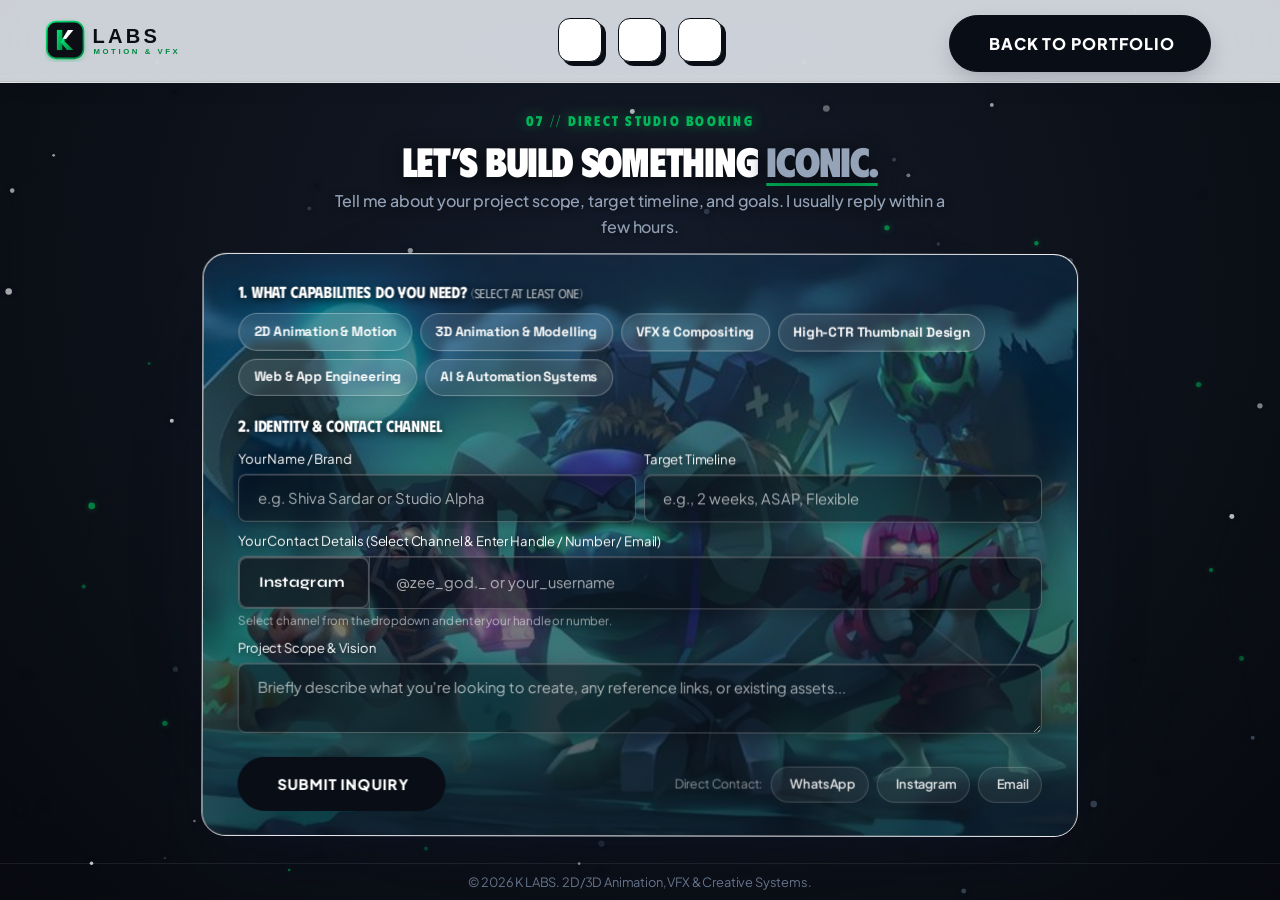
==== lets-talk.html @ c1aee909 "K LABS - 2026 Director Cut Portfolio" ====
<!doctype html>
<html lang="en">

<head>
  <meta charset="UTF-8" />
  <meta http-equiv="X-UA-Compatible" content="IE=edge" />
  <meta name="description"
    content="Let's Talk — Start a project with K LABS. 2D/3D Animation, VFX, Thumbnail Design & Web/App Engineering." />
  <meta name="viewport" content="width=device-width, initial-scale=1.0" />

  <title>Let’s Talk // Project Inquiry — K LABS Studio</title>

  <!-- Favicon -->
  <link rel="icon" href="assets/global/logo/kairon-logo.svg" type="image/svg+xml" />
  <link rel="shortcut icon" href="assets/global/logo/favicon.png" type="image/png" />

  <!-- Bootstrap -->
  <link rel="stylesheet" href="assets/css/bootstrap.min.css" />
  <!-- AOS -->
  <link rel="stylesheet" href="assets/css/aos.css" />
  <!-- Main css -->
  <link rel="stylesheet" href="assets/css/main.css" />
  <!-- K Labs Theme Override -->
  <link rel="stylesheet" href="assets/css/kairon-theme.css?v=2.9" />
</head>

<body class="tw-magic-cursor lets-talk-body">
  <!-- Magic Cursor -->
  <div id="magic-cursor">
    <div id="ball"></div>
  </div>

  <!-- Full-Page Background for Let's Talk Page -->
  <div class="section-full-bg" style="position: fixed; inset: 0; z-index: -2;">
    <video class="section-full-bg-video" autoplay muted loop playsinline preload="auto"
      poster="assets/pages/lets-talk/images/lets-talk-bg.jpg" onerror="this.style.display='none'">
      <source src="assets/pages/lets-talk/videos/lets-talk-bg.mp4" type="video/mp4"
        onerror="this.parentElement.style.display='none'" />
    </video>
    <img class="section-full-bg-img" src="assets/pages/lets-talk/images/lets-talk-bg.jpg" alt="Background"
      onerror="this.style.display='none'" />
    <div class="section-full-bg-overlay"></div>
  </div>

  <!-- Gradient Mesh Atmospheric Lighting -->
  <div class="bg-gradient-mesh">
    <div class="mesh-blob-1"></div>
    <div class="mesh-blob-2"></div>
  </div>

  <!-- Floating Ash Particles Canvas (Same as Page 1) -->
  <canvas id="kairon-particles"></canvas>

  <!-- ==================== Offcanvas Mobile Menu ==================== -->
  <div class="tw-offcanvas-2-area p-relative">
    <div class="tw-offcanvas-2-bg is-left left-box"></div>
    <div class="tw-offcanvas-2-bg is-right right-box d-none d-md-block"></div>
    <div class="tw-offcanvas-2-wrapper">
      <div class="tw-offcanvas-2-left left-box">
        <div class="tw-offcanvas-2-left-wrap d-flex justify-content-between align-items-center mb-4">
          <div class="twoffcanvas__logo">
            <a class="logo-1" href="index.html">
              <img src="assets/global/logo/kairon-logo-white.svg" alt="K Labs Studio" style="height: 38px;" />
            </a>
          </div>
          <div class="tw-offcanvas-2-close text-end">
            <button class="tw-offcanvas-2-close-btn" aria-label="Close menu">
              <span class="close-text text-white">CLOSE</span>
              <span class="close-icon-spin ms-2">
                <i class="ph-bold ph-x fs-4"></i>
              </span>
            </button>
          </div>
        </div>
        <div class="tw-main-menu-mobile menu-hover-active">
          <nav class="py-2">
            <div class="offcanvas-content-grid mb-3">
              <!-- Left Column: 7 Chapters Navigation with Subheadings -->
              <div class="d-flex flex-column gap-1">
                <a class="tw-offcanvas-nav-item" href="index.html#top">
                  <div class="tw-offcanvas-nav-header">
                    <span class="tw-offcanvas-nav-num">01</span>
                    <span class="tw-offcanvas-nav-text">Origin &amp; Hero</span>
                  </div>
                  <span class="tw-offcanvas-nav-sub">Spatial 3D &amp; Creative Direction</span>
                </a>

                <a class="tw-offcanvas-nav-item" href="index.html#philosophy">
                  <div class="tw-offcanvas-nav-header">
                    <span class="tw-offcanvas-nav-num">02</span>
                    <span class="tw-offcanvas-nav-text">Creative Manifesto</span>
                  </div>
                  <span class="tw-offcanvas-nav-sub">Philosophy &amp; Kinetic Ethos</span>
                </a>

                <a class="tw-offcanvas-nav-item" href="index.html#persona">
                  <div class="tw-offcanvas-nav-header">
                    <span class="tw-offcanvas-nav-num">03</span>
                    <span class="tw-offcanvas-nav-text">About Director</span>
                  </div>
                  <span class="tw-offcanvas-nav-sub">Shiva Sardar — 6+ Years Mastery</span>
                </a>

                <a class="tw-offcanvas-nav-item" href="index.html#chapters">
                  <div class="tw-offcanvas-nav-header">
                    <span class="tw-offcanvas-nav-num">04</span>
                    <span class="tw-offcanvas-nav-text">5 Chapters of Mastery</span>
                  </div>
                  <span class="tw-offcanvas-nav-sub">Craftsmanship &amp; Core Disciplines</span>
                </a>

                <a class="tw-offcanvas-nav-item" href="index.html#vault">
                  <div class="tw-offcanvas-nav-header">
                    <span class="tw-offcanvas-nav-num">05</span>
                    <span class="tw-offcanvas-nav-text">The Vault (Works)</span>
                  </div>
                  <span class="tw-offcanvas-nav-sub">Selected Commercial Archive</span>
                </a>

                <a class="tw-offcanvas-nav-item" href="index.html#blueprint">
                  <div class="tw-offcanvas-nav-header">
                    <span class="tw-offcanvas-nav-num">06</span>
                    <span class="tw-offcanvas-nav-text">Creation Blueprint</span>
                  </div>
                  <span class="tw-offcanvas-nav-sub">End-to-End Production Pipeline</span>
                </a>

                <a class="tw-offcanvas-nav-item" href="index.html#initiate">
                  <div class="tw-offcanvas-nav-header">
                    <span class="tw-offcanvas-nav-num">07</span>
                    <span class="tw-offcanvas-nav-text">Direct Commission</span>
                  </div>
                  <span class="tw-offcanvas-nav-sub">Live Interactive Terminal</span>
                </a>

                <div class="pt-3" style="display: flex; justify-content: flex-start; align-items: center; width: 100%;">
                  <a class="offcanvas-lets-talk-pill" href="lets-talk.html"
                    style="display: inline-block !important; width: auto !important; max-width: fit-content !important; min-width: unset !important; text-align: center !important; padding: 12px 34px !important; padding-left: 34px !important; padding-right: 34px !important; box-sizing: border-box !important; border: 1.5px solid #00e676 !important; border-radius: 9999px !important; text-decoration: none !important;">
                    <span
                      style="display: inline-block !important; text-align: center !important; margin: 0 auto !important; padding: 0 !important; line-height: 1 !important; white-space: nowrap !important; font-family: 'Syne', sans-serif !important; font-size: 0.92rem !important; font-weight: 800 !important; letter-spacing: 0.06em !important;">LET'S
                      TALK // PROJECT INQUIRY ➔</span>
                  </a>
                </div>
              </div>

              <!-- Right Column inside Left Drawer: Studio Capabilities & Ethos -->
              <div class="offcanvas-disciplines-card d-none d-lg-flex flex-column justify-content-between">
                <div>
                  <div class="d-flex align-items-center justify-content-between pb-3 mb-3"
                    style="border-bottom: 1px solid rgba(255, 255, 255, 0.08);">
                    <span class="text-white fw-bold font-heading"
                      style="font-size: 0.85rem; letter-spacing: 0.08em;">CREATIVE CAPABILITIES</span>
                    <span class="badge rounded-pill"
                      style="background: rgba(0, 230, 118, 0.15); color: #00e676; font-size: 0.7rem; border: 1px solid rgba(0, 230, 118, 0.4);">4
                      DISCIPLINES</span>
                  </div>

                  <div class="d-flex flex-column gap-2 mb-3">
                    <div class="offcanvas-discipline-item">
                      <i class="ph-bold ph-play-circle offcanvas-discipline-icon"></i>
                      <div>
                        <div class="offcanvas-discipline-title">2D/3D Kinetic Motion</div>
                        <div class="offcanvas-discipline-desc">Dynamic brand films, title design &amp; physics-based
                          animation.</div>
                      </div>
                    </div>

                    <div class="offcanvas-discipline-item">
                      <i class="ph-bold ph-cube-transparent offcanvas-discipline-icon"></i>
                      <div>
                        <div class="offcanvas-discipline-title">Visual Effects &amp; CGI</div>
                        <div class="offcanvas-discipline-desc">Procedural simulation, cinematic lighting &amp;
                          compositing.</div>
                      </div>
                    </div>

                    <div class="offcanvas-discipline-item">
                      <i class="ph-bold ph-trend-up offcanvas-discipline-icon"></i>
                      <div>
                        <div class="offcanvas-discipline-title">High-CTR Creative</div>
                        <div class="offcanvas-discipline-desc">Performance-engineered visual hooks that drive real
                          engagement.</div>
                      </div>
                    </div>

                    <div class="offcanvas-discipline-item">
                      <i class="ph-bold ph-code offcanvas-discipline-icon"></i>
                      <div>
                        <div class="offcanvas-discipline-title">Interactive Systems</div>
                        <div class="offcanvas-discipline-desc">WebGL shaders &amp; modern bespoke front-end experiences.
                        </div>
                      </div>
                    </div>
                  </div>
                </div>

                <div class="p-2 rounded-3 mt-2"
                  style="background: rgba(0, 0, 0, 0.25); border: 1px dashed rgba(255, 255, 255, 0.12);">
                  <p class="mb-0 text-white-50" style="font-size: 0.74rem; font-style: italic; line-height: 1.4;">
                    "Engineering visual gravity and cinematic motion for forward-thinking brands worldwide."
                  </p>
                </div>
              </div>
            </div>
          </nav>
        </div>
      </div>
      <div class="tw-offcanvas-2-right right-box d-none d-md-block p-relative">
        <div class="tw-offcanvas-2-close text-end">
          <button class="tw-offcanvas-2-close-btn tw-offcanvas-2-close-text-btn" aria-label="Close menu">
            <span class="close-word font-heading">CLOSE</span>
          </button>
        </div>
        <div class="tw-offcanvas-2-right-inner d-flex flex-column justify-content-between h-100">
          <div class="twoffcanvas__contact-info">
            <div class="twoffcanvas__contact-title mb-4">
              <h5 class="text-white font-heading">Studio Transmission</h5>
              <p class="text-white-50" style="font-size: 0.9rem;">Engineering motion, visual effects, and digital
                creative systems worldwide.</p>
            </div>

            <!-- Direct Inquiry Contacts with Animated Green Icons -->
            <div class="d-flex flex-column gap-3 mb-4">
              <a class="offcanvas-contact-link" href="mailto:shivasardar967@gmail.com">
                <i class="ph-bold ph-envelope offcanvas-contact-icon"></i>
                <span class="offcanvas-contact-text">shivasardar967@gmail.com</span>
              </a>
              <a class="offcanvas-contact-link" href="https://api.whatsapp.com/send/?phone=919679505092"
                target="_blank">
                <i class="ph-bold ph-whatsapp-logo offcanvas-contact-icon"></i>
                <span class="offcanvas-contact-text">+91 96795 XXXXX (WhatsApp)</span>
              </a>
              <a class="offcanvas-contact-link" href="https://www.instagram.com/zee_god._/" target="_blank">
                <i class="ph-bold ph-instagram-logo offcanvas-contact-icon"></i>
                <span class="offcanvas-contact-text">@zee_god._ (Instagram Portfolio)</span>
              </a>
            </div>

            <!-- Studio Intelligence & Production Specs -->
            <div class="p-3 rounded-3"
              style="background: rgba(255, 255, 255, 0.04); border: 1px solid rgba(255, 255, 255, 0.12);">
              <div class="d-flex align-items-center justify-content-between mb-2">
                <span class="text-white fw-bold font-heading" style="font-size: 0.8rem; letter-spacing: 0.06em;">STUDIO
                  RADAR</span>
                <span class="badge rounded-pill"
                  style="background: rgba(0, 230, 118, 0.18); color: #00e676; border: 1px solid #00e676; font-size: 0.72rem;">●
                  OPEN 2026</span>
              </div>
              <ul class="list-unstyled mb-0 d-flex flex-column gap-2"
                style="font-size: 0.82rem; color: rgba(255, 255, 255, 0.85);">
                <li><strong class="text-white">Response Time:</strong> Within 2 hours</li>
                <li><strong class="text-white">Disciplines:</strong> 2D/3D Motion, VFX, High-CTR &amp; Web</li>
                <li><strong class="text-white">Base:</strong> Kolkata, India (Global Remote)</li>
              </ul>
            </div>
          </div>
        </div>
      </div>
    </div>
  </div>

  <!-- ==================== Header (Exact Match with Homepage: Logo Left, 3 Socials Center, Actions Right) ==================== -->
  <header id="top" class="header header-three tw-transition-all tw-z-99 py-2 py-md-3">
    <div class="header-fluid-container">
      <nav class="d-flex align-items-center justify-content-between position-relative">
        <!-- Far Left: K LABS Logo -->
        <div class="header-three-logo">
          <a href="index.html" class="d-inline-flex align-items-center">
            <img src="assets/global/logo/kairon-logo.svg" alt="K LABS Logo" />
          </a>
        </div>

        <!-- Center: 3 Social Icons (Instagram, WhatsApp, Gmail) in Navbar Center (Rounded Squares) -->
        <div
          class="header-social-center position-absolute start-50 translate-middle-x d-none d-md-flex align-items-center">
          <a class="header-social-btn" href="https://www.instagram.com/zee_god._/" target="_blank" title="Instagram">
            <i class="ph-bold ph-instagram-logo"></i>
          </a>
          <a class="header-social-btn" href="https://api.whatsapp.com/send/?phone=919679505092" target="_blank"
            title="WhatsApp">
            <i class="ph-bold ph-whatsapp-logo"></i>
          </a>
          <a class="header-social-btn" href="mailto:shivasardar967@gmail.com" title="Gmail / Email">
            <i class="ph-bold ph-envelope"></i>
          </a>
        </div>

        <!-- Far Right: BACK TO PORTFOLIO Button & Clean Hamburger Trigger -->
        <div class="header-right d-flex align-items-center gap-3 gap-lg-4">
          <div class="header-three-button d-none d-md-block">
            <a class="tw-hover-btn btn-green-wipe" href="index.html">
              <i class="ph-bold ph-arrow-left me-1"></i> BACK TO PORTFOLIO
            </a>
          </div>

          <div class="header-three-menu">
            <button class="tw-offcanvas-open-btn header-hamburger-btn" aria-label="Open Navigation">
              <i class="ph-bold ph-list"></i>
            </button>
          </div>
        </div>
      </nav>
    </div>
  </header>

  <main class="flex-grow-1 d-flex flex-column justify-content-center py-1 py-md-2 position-relative z-2">
    <div class="container" style="max-width: 900px;">
      <!-- Page Header: Compact High-Contrast Ash Typography -->
      <div class="text-center mb-2 mb-md-3">
        <span class="d-inline-block mb-1 text-uppercase font-heading lets-talk-badge">
          07 // DIRECT STUDIO BOOKING
        </span>
        <h1 class="hero-title-main font-heading mb-1 lets-talk-main-title">
          Let’s Build Something <span class="lets-talk-iconic-word">Iconic.</span>
        </h1>
        <p class="mb-0 fs-6 lets-talk-subtitle">
          Tell me about your project scope, target timeline, and goals. I usually reply within a few hours.
        </p>
      </div>

      <!-- 3D Elevated Form Frame with Ambient Ash Shadow System -->
      <div class="lets-talk-form-card-wrapper">
        <div class="lets-talk-form-card">
          <!-- Frame Background Image (Replace in assets/pages/lets-talk/images/lets-talk-card.jpg) -->
          <img class="lets-talk-card-bg-img" src="assets/pages/lets-talk/images/lets-talk-card.jpg"
            alt="Let's Talk Frame Background"
            onerror="if(this.src.indexOf('.jpg')!==-1){this.src=this.src.replace('.jpg','.png');}" />
          <div class="lets-talk-card-overlay"></div>

          <div class="position-relative z-1">
            <!-- Dynamic Brief Sync Banner -->
            <div class="brief-sync-badge mb-2 mb-md-3" id="briefSyncBadge" style="display: none;">
              <i class="ph-bold ph-check-circle me-2 fs-5"></i>
              <span>CREATIVE BRIEF SYNCHRONIZED // CONFIRM YOUR CONTACT DETAILS BELOW</span>
            </div>

            <form action="https://formsubmit.co/a685635f2cd7878d53dfac4eb4654846" method="POST" id="inquiryForm" novalidate>
              <input type="hidden" name="_subject" id="formSubject" value="[K LABS PORTAL] 🚀 New Project Inquiry — K LABS Studio" />
              <input type="hidden" name="_template" value="table" />
              <input type="hidden" name="_captcha" value="false" />
              <input type="hidden" name="PORTAL_IDENTITY" value="K LABS Studio // Shiva Sardar Portfolio Direct Transmission" />
              <input type="hidden" name="AUTHENTICATION" value="✓ VERIFIED SECURE CLIENT INQUIRY" />

              <!-- 1. Capabilities -->
              <div class="mb-2 mb-md-3">
                <label class="text-white fw-bold fs-6 font-heading mb-1 mb-md-2 d-block">
                  1. What capabilities do you need? <span class="fw-normal"
                    style="color: rgba(255, 255, 255, 0.72); font-size: 0.8rem;">(Select at least one)</span>
                </label>
                <div class="d-flex flex-wrap gap-1 gap-md-2 capability-chips-container" id="capabilityChipsWrapper">
                  <span class="kairon-tool-chip">2D Animation &amp; Motion</span>
                  <span class="kairon-tool-chip">3D Animation &amp; Modelling</span>
                  <span class="kairon-tool-chip">VFX &amp; Compositing</span>
                  <span class="kairon-tool-chip">High-CTR Thumbnail Design</span>
                  <span class="kairon-tool-chip">Web &amp; App Engineering</span>
                  <span class="kairon-tool-chip">AI &amp; Automation Systems</span>
                </div>
                <div class="feedback-msg" id="capabilityFeedback">
                  <i class="ph-bold ph-warning-circle"></i> <span>Please select at least one required capability / discipline.</span>
                </div>
                <input type="hidden" name="selected_capabilities" id="selectedCapabilities" value="" />
              </div>

              <!-- 2. Contact Details & Unified Channel Selector -->
              <div class="mb-2 mb-md-3">
                <label class="text-white fw-bold fs-6 font-heading mb-1 mb-md-2 d-block">
                  2. Identity &amp; Contact Channel
                </label>
                <div class="row g-2">
                  <!-- Name Input -->
                  <div class="col-md-6">
                    <label for="clientName" class="d-block mb-1" style="font-size: 0.82rem; color: rgba(255, 255, 255, 0.85);">Your Name / Brand</label>
                    <input type="text" id="clientName" name="name" class="form-control" placeholder="e.g. Shiva Sardar or Studio Alpha" required />
                    <div class="feedback-msg" id="nameFeedback"><i class="ph-bold ph-warning-circle"></i> <span>Please enter your name or brand.</span></div>
                  </div>

                  <!-- Timeline / Deadline -->
                  <div class="col-md-6">
                    <label for="timelineInput" class="d-block mb-1" style="font-size: 0.82rem; color: rgba(255, 255, 255, 0.85);">Target Timeline</label>
                    <input type="text" id="timelineInput" name="timeline" class="form-control"
                      placeholder="e.g., 2 weeks, ASAP, Flexible" />
                  </div>

                  <!-- 1 Single Seamless Unified Contact Box (Dropdown on Left + Dynamic Icon + Input Field) -->
                  <div class="col-12">
                    <label id="contactDetailLabel" for="contactDetailInput" class="d-block mb-1" style="font-size: 0.82rem; color: rgba(255, 255, 255, 0.85);">
                      Your Contact Details (Select Channel &amp; Enter Handle / Number / Email)
                    </label>
                    <div class="unified-contact-box" id="unifiedContactBox">
                      <!-- Dropdown on Left -->
                      <div class="contact-channel-addon">
                        <select id="contactChannelSelect" name="preferred_channel" class="contact-channel-select" aria-label="Select Contact Method">
                          <option value="instagram" selected>Instagram</option>
                          <option value="whatsapp">WhatsApp</option>
                          <option value="email">Email</option>
                        </select>
                        <i class="ph-bold ph-caret-down channel-select-caret"></i>
                      </div>

                      <!-- Dynamic Icon immediately next to Dropdown -->
                      <div class="contact-dynamic-icon-slot">
                        <i id="contactMethodIcon" class="ph-bold ph-instagram-logo"></i>
                      </div>

                      <!-- Input Field within the exact same frame -->
                      <input type="text" id="contactDetailInput" name="contact_value" class="unified-contact-input"
                        placeholder="@zee_god._ or your_username" autocomplete="off" required />

                      <!-- Live Status / Shield Icon -->
                      <div class="contact-status-indicator" id="contactStatusIcon">
                        <i class="ph-bold ph-shield-check"></i>
                      </div>
                    </div>

                    <div class="feedback-msg" id="contactFeedback">
                      <i class="ph-bold ph-warning-circle"></i> <span id="contactFeedbackText">Please enter a valid Instagram handle.</span>
                    </div>
                    <div class="form-hint" id="contactHintText">
                      Select channel from the dropdown and enter your handle or number.
                    </div>
                  </div>

                  <!-- Project Description -->
                  <div class="col-12">
                    <label for="projectDescInput" class="d-block mb-1" style="font-size: 0.82rem; color: rgba(255, 255, 255, 0.85);">Project Scope &amp; Vision</label>
                    <textarea id="projectDescInput" name="project_description" rows="2" class="form-control"
                      placeholder="Briefly describe what you're looking to create, any reference links, or existing assets..."
                      required></textarea>
                    <div class="feedback-msg" id="descFeedback"><i class="ph-bold ph-warning-circle"></i> <span>Please provide a brief description of your project.</span></div>
                  </div>
                </div>
              </div>

              <!-- Action Buttons & Quick Direct Reach -->
              <div class="d-flex flex-column flex-sm-row align-items-stretch align-items-sm-center justify-content-between gap-3 pt-2">
                <button type="submit" id="submitInquiryBtn"
                  class="tw-hover-btn btn-green-wipe py-2 px-4 justify-content-center"
                  style="font-size: 0.9rem;">
                  <i class="ph-bold ph-paper-plane-tilt me-1"></i> SUBMIT INQUIRY
                </button>

                <!-- Quick Direct Reach Bar -->
                <div class="d-flex flex-wrap align-items-center gap-2">
                  <span class="d-none d-lg-inline text-white-50" style="font-size: 0.78rem;">Direct Contact:</span>
                  <a href="https://api.whatsapp.com/send/?phone=919679505092" target="_blank" class="quick-reach-badge" title="Chat on WhatsApp">
                    <i class="ph-bold ph-whatsapp-logo" style="color: #00e676;"></i> WhatsApp
                  </a>
                  <a href="https://www.instagram.com/zee_god._/" target="_blank" class="quick-reach-badge" title="Message on Instagram">
                    <i class="ph-bold ph-instagram-logo" style="color: #e1306c;"></i> Instagram
                  </a>
                  <a href="mailto:shivasardar967@gmail.com" class="quick-reach-badge" title="Send Email">
                    <i class="ph-bold ph-envelope" style="color: #38bdf8;"></i> Email
                  </a>
                </div>
              </div>
            </form>

            <!-- In-Card Holographic Transmission Success View (Zero External Redirects) -->
            <div class="submission-success-card" id="submissionSuccessCard">
              <div class="submission-success-icon-wrap">
                <i class="ph-bold ph-check text-white fs-2"></i>
              </div>
              <div class="mb-2">
                <span class="badge rounded-pill px-3 py-1 mb-2"
                  style="background: rgba(0, 230, 118, 0.15); color: #00e676; border: 1px solid #00e676; font-size: 0.78rem; letter-spacing: 0.08em;">
                  ● TRANSMISSION LOGGED
                </span>
                <h3 class="text-white font-heading mb-1" style="font-size: 1.5rem; font-weight: 800;">
                  Inquiry Received by K LABS Studio
                </h3>
                <p class="text-white-50 mb-0" style="font-size: 0.88rem; max-width: 520px; margin: 0 auto;">
                  Your project brief has been encrypted and delivered directly to Shiva Sardar's inbox. We will review your vision and connect back on your preferred channel within 2 hours.
                </p>
              </div>

              <div class="submission-summary-box" id="submissionSummaryContent">
                <!-- Injected via JavaScript -->
              </div>

              <div class="d-flex flex-wrap justify-content-center gap-2 mt-2">
                <button type="button" id="resetInquiryBtn" class="tw-hover-btn btn-green-wipe py-2 px-3" style="font-size: 0.85rem;">
                  <i class="ph-bold ph-arrows-counter-clockwise me-1"></i> SEND ANOTHER INQUIRY
                </button>
                <a href="index.html" class="quick-reach-badge py-2 px-3" style="font-size: 0.85rem;">
                  <i class="ph-bold ph-arrow-left"></i> BACK TO PORTFOLIO
                </a>
              </div>
            </div>
          </div>
        </div>
      </div>
    </div>
  </main>

  <!-- Footer Simple -->
  <footer class="text-center py-2 text-white-50 position-relative z-2"
    style="font-size: 0.8rem; border-top: 1px solid rgba(255, 255, 255, 0.08);">
    <div class="container">
      <p class="mb-0" style="color: #64748b;">© 2026 K LABS. 2D/3D Animation, VFX &amp; Creative Systems.</p>
    </div>
  </footer>

  <!-- Jquery js -->
  <script src="assets/js/jquery-3.7.1.min.js"></script>
  <!-- Phosphor Icons & JS -->
  <script src="assets/js/phosphor-icon.js"></script>
  <!-- Bootstrap Bundle Js -->
  <script src="assets/js/boostrap.bundle.min.js"></script>
  <!-- GSAP Engine -->
  <script src="assets/js/gsap/gsap.js"></script>
  <!-- AOS -->
  <script src="assets/js/aos.js"></script>
  <!-- Cursor JS -->
  <script src="assets/js/tw-cursor.js"></script>
  <!-- Floating Ash & Emerald Particles System -->
  <script src="assets/js/kairon-particles.js"></script>

  <!-- Interactive Capability Chips, AOS Init, Offcanvas Menu & Unified Silky GSAP Physics Drag -->
  <script>
    document.addEventListener('DOMContentLoaded', function () {
      if (typeof AOS !== 'undefined') {
        AOS.init({
          duration: 800,
          once: true
        });
      }

      // Offcanvas Mobile Menu Open / Close
      if (typeof $ !== 'undefined') {
        $('.tw-offcanvas-open-btn').on('click', function () {
          $('.tw-offcanvas-2-area').addClass('opened');
        });
        $('.tw-offcanvas-2-close-btn').on('click', function () {
          $('.tw-offcanvas-2-area').removeClass('opened');
        });
      }

      window.addEventListener('pageshow', function () {
        if (typeof $ !== 'undefined') {
          $('.tw-offcanvas-2-area').removeClass('opened');
        }
      });

      // Capability Chips Toggle & Validation
      const chips = document.querySelectorAll('#capabilityChipsWrapper .kairon-tool-chip');
      const hiddenInput = document.getElementById('selectedCapabilities');
      const capabilityFeedback = document.getElementById('capabilityFeedback');
      const capabilityWrapper = document.getElementById('capabilityChipsWrapper');

      function validateCapabilities() {
        const activeChips = document.querySelectorAll('#capabilityChipsWrapper .kairon-tool-chip.active');
        if (!activeChips.length || !hiddenInput || !hiddenInput.value.trim()) {
          if (capabilityWrapper) capabilityWrapper.classList.add('is-invalid-chips');
          if (capabilityFeedback) capabilityFeedback.className = 'feedback-msg show-error';
          return false;
        } else {
          if (capabilityWrapper) capabilityWrapper.classList.remove('is-invalid-chips');
          if (capabilityFeedback) capabilityFeedback.className = 'feedback-msg';
          return true;
        }
      }

      if (chips.length && hiddenInput) {
        chips.forEach(chip => {
          chip.addEventListener('click', function () {
            this.classList.toggle('active');
            const selected = Array.from(document.querySelectorAll('#capabilityChipsWrapper .kairon-tool-chip.active'))
              .map(c => c.textContent.trim());
            hiddenInput.value = selected.join(', ');
            validateCapabilities();
          });
        });
      }

      // Consume Synchronized Brief from Page 7 (via sessionStorage or URL query params)
      let briefData = null;
      try {
        const stored = sessionStorage.getItem('kairon_brief');
        if (stored) {
          briefData = JSON.parse(stored);
          sessionStorage.removeItem('kairon_brief');
        }
      } catch (e) { }

      if (!briefData) {
        const urlParams = new URLSearchParams(window.location.search);
        if (urlParams.has('styles') || urlParams.has('timeline') || urlParams.has('budget') || urlParams.has('notes')) {
          briefData = {
            styles: (urlParams.get('styles') || '').split(';').map(s => s.trim()).filter(Boolean),
            timeline: urlParams.get('timeline') || '',
            budget: urlParams.get('budget') || '',
            vision: urlParams.get('notes') || ''
          };
        }
      }

      if (briefData) {
        const syncBadge = document.getElementById('briefSyncBadge');
        if (syncBadge) {
          syncBadge.style.display = 'flex';
          if (typeof gsap !== 'undefined') {
            gsap.from(syncBadge, { opacity: 0, y: -15, duration: 0.6, ease: 'power2.out' });
          }
        }

        // Pre-select matching capability chips
        if (briefData.styles && briefData.styles.length > 0) {
          chips.forEach(chip => {
            const text = chip.textContent.trim().toLowerCase();
            const matched = briefData.styles.some(s => {
              const sl = s.toLowerCase();
              return sl.includes(text) || text.includes(sl) || (sl.includes('2d') && text.includes('2d')) || (sl.includes('3d') && text.includes('3d')) || (sl.includes('vfx') && text.includes('vfx')) || (sl.includes('thumbnail') && text.includes('thumbnail')) || (sl.includes('web') && text.includes('web'));
            });
            if (matched) {
              chip.classList.add('active');
            }
          });
          const selected = Array.from(document.querySelectorAll('#capabilityChipsWrapper .kairon-tool-chip.active'))
            .map(c => c.textContent.trim());
          if (hiddenInput && selected.length) {
            hiddenInput.value = selected.join(', ');
            validateCapabilities();
          }
        }

        // Pre-fill Timeline
        const timelineInput = document.querySelector('input[name="timeline"]');
        if (timelineInput && briefData.timeline) {
          timelineInput.value = briefData.timeline;
        }

        // Pre-fill Project Description with Budget & Vision
        const descTextarea = document.querySelector('textarea[name="project_description"]');
        if (descTextarea) {
          let desc = '';
          if (briefData.budget) desc += `[Target Budget Tier: ${briefData.budget}]\n`;
          if (briefData.vision) desc += `${briefData.vision}`;
          descTextarea.value = desc.trim();
        }
      }

      // Dynamic Contact Channel Configuration & Live Validation
      const channelSelect = document.getElementById('contactChannelSelect');
      const contactLabel = document.getElementById('contactDetailLabel');
      const contactIcon = document.getElementById('contactMethodIcon');
      const contactInput = document.getElementById('contactDetailInput');
      const contactFeedback = document.getElementById('contactFeedback');
      const contactFeedbackText = document.getElementById('contactFeedbackText');
      const contactHint = document.getElementById('contactHintText');

      const clientNameInput = document.getElementById('clientName');
      const nameFeedback = document.getElementById('nameFeedback');

      const projectDescInput = document.getElementById('projectDescInput');
      const descFeedback = document.getElementById('descFeedback');

      const form = document.getElementById('inquiryForm');
      const submitBtn = document.getElementById('submitInquiryBtn');
      const successCard = document.getElementById('submissionSuccessCard');
      const summaryContent = document.getElementById('submissionSummaryContent');
      const resetBtn = document.getElementById('resetInquiryBtn');

      const unifiedBox = document.getElementById('unifiedContactBox');
      const contactStatusIcon = document.getElementById('contactStatusIcon');

      const channelConfigs = {
        instagram: {
          label: 'Your Instagram Handle',
          placeholder: '@zee_god._ or your_username',
          iconClass: 'ph-bold ph-instagram-logo',
          iconColor: '#e1306c',
          type: 'text',
          fieldName: 'instagram_handle',
          hint: 'Select your preferred channel (Instagram, WhatsApp, or Email) and enter your genuine handle or number.',
          errorMsg: 'Please enter a valid Instagram handle (e.g. @username or username).',
          validator: (val) => {
            const clean = val.replace(/^@/, '').trim();
            return /^[a-zA-Z0-9._]{2,30}$/.test(clean);
          }
        },
        whatsapp: {
          label: 'Your WhatsApp Number',
          placeholder: '+91 96795 05092 (with country code)',
          iconClass: 'ph-bold ph-whatsapp-logo',
          iconColor: '#00e676',
          type: 'tel',
          fieldName: 'whatsapp_number',
          hint: 'Include your country code (e.g., +91 for India, +1 for US/Canada).',
          errorMsg: 'Please enter a valid WhatsApp phone number with country code.',
          validator: (val) => {
            const digits = val.replace(/[^0-9]/g, '');
            return /^\+?[0-9\s\-()]{7,20}$/.test(val.trim()) && digits.length >= 7 && digits.length <= 15;
          }
        },
        email: {
          label: 'Your Email Address',
          placeholder: 'name@company.com or your_email@gmail.com',
          iconClass: 'ph-bold ph-envelope',
          iconColor: '#38bdf8',
          type: 'email',
          fieldName: 'email_address',
          hint: 'Enter your genuine email address so we can reply with project proposals.',
          errorMsg: 'Please enter a valid email address (e.g. name@domain.com).',
          validator: (val) => {
            return /^[^\s@]+@[^\s@]+\.[^\s@]{2,}$/.test(val.trim());
          }
        }
      };

      function updateChannelUI(channelKey) {
        const config = channelConfigs[channelKey] || channelConfigs.instagram;
        if (contactInput) {
          contactInput.placeholder = config.placeholder;
          contactInput.type = config.type;
          contactInput.name = config.fieldName;
        }
        if (contactIcon) {
          contactIcon.className = config.iconClass;
          contactIcon.style.color = config.iconColor || '#00e676';
          if (typeof gsap !== 'undefined') {
            gsap.fromTo(contactIcon, { scale: 0.6, rotate: -20 }, { scale: 1, rotate: 0, duration: 0.35, ease: 'back.out(2)' });
          }
        }
        if (contactHint) contactHint.innerHTML = config.hint;

        // Reset feedback
        if (unifiedBox) {
          unifiedBox.classList.remove('is-invalid-custom', 'is-valid-custom');
        }
        if (contactFeedback) {
          contactFeedback.classList.remove('show-error', 'show-valid');
        }

        if (contactInput && contactInput.value.trim().length > 0) {
          validateContactInput();
        }
      }

      function validateContactInput() {
        if (!channelSelect || !contactInput || !contactFeedback || !contactFeedbackText) return true;
        const currentChannel = channelSelect.value;
        const rawVal = contactInput.value.trim();

        if (!rawVal) {
          if (unifiedBox) {
            unifiedBox.classList.add('is-invalid-custom');
            unifiedBox.classList.remove('is-valid-custom');
          }
          contactFeedbackText.textContent = 'This contact field is required.';
          contactFeedback.className = 'feedback-msg show-error';
          if (contactStatusIcon) contactStatusIcon.innerHTML = '<i class="ph-bold ph-warning-circle" style="color: #ef4444;"></i>';
          return false;
        }

        let isValid = false;
        let errorMessage = '';

        if (currentChannel === 'instagram') {
          const clean = rawVal.replace(/^@/, '').trim();
          const isEmailLike = /^[^\s@]+@[^\s@]+\.[^\s@]+$/.test(rawVal);
          const isPureDigits = /^\+?[0-9\s\-()]{7,}$/.test(rawVal);
          const isGibberish = /^(asdf+|qwerty+|test+|none|null|fake|aaaa+|123456+)$/i.test(clean);

          if (isEmailLike) {
            errorMessage = 'You entered an Email. Please enter your Instagram handle or switch dropdown to Email.';
          } else if (isPureDigits) {
            errorMessage = 'You entered a Phone number. Please enter your Instagram username or switch dropdown to WhatsApp.';
          } else if (clean.length < 2 || clean.length > 30) {
            errorMessage = 'Instagram usernames must be between 2 and 30 characters.';
          } else if (clean.startsWith('.') || clean.endsWith('.')) {
            errorMessage = 'Instagram usernames cannot start or end with a period.';
          } else if (/\.\./.test(clean)) {
            errorMessage = 'Instagram usernames cannot contain consecutive periods.';
          } else if (!/^[a-zA-Z0-9._]+$/.test(clean)) {
            errorMessage = 'Instagram usernames can only contain letters, numbers, underscores, and dots (no spaces or symbols).';
          } else if (/^[0-9]+$/.test(clean)) {
            errorMessage = 'Instagram username cannot be pure numbers. Please enter your valid username.';
          } else if (isGibberish) {
            errorMessage = 'Please enter a genuine Instagram username.';
          } else {
            isValid = true;
          }
        } else if (currentChannel === 'whatsapp') {
          const isEmailLike = /^[^\s@]+@[^\s@]+\.[^\s@]+$/.test(rawVal);
          const hasLetters = /[a-zA-Z]/.test(rawVal);
          const digitsOnly = rawVal.replace(/[^0-9]/g, '');
          const isDummyNumber = /^(0{7,}|1{7,}|2{7,}|3{7,}|4{7,}|5{7,}|6{7,}|7{7,}|8{7,}|9{7,}|1234567890)$/.test(digitsOnly);

          if (isEmailLike) {
            errorMessage = 'You entered an Email. Please enter a WhatsApp phone number or switch dropdown to Email.';
          } else if (hasLetters) {
            errorMessage = 'You entered letters/username. Please enter a valid WhatsApp phone number with country code.';
          } else if (digitsOnly.length < 10 || digitsOnly.length > 15) {
            errorMessage = 'Please enter a valid 10 to 15 digit WhatsApp number including country code (e.g. +91 9679505092).';
          } else if (isDummyNumber) {
            errorMessage = 'Please enter a genuine WhatsApp number (not dummy repeated digits).';
          } else {
            isValid = true;
          }
        } else if (currentChannel === 'email') {
          const hasAt = rawVal.includes('@');
          const isPureDigits = /^\+?[0-9\s\-()]{7,}$/.test(rawVal);
          const emailRegex = /^[a-zA-Z0-9._%+-]+@[a-zA-Z0-9.-]+\.[a-zA-Z]{2,24}$/;
          const isDummyEmail = /^(test@test\.com|fake@fake\.com|a@a\.com|asdf@asdf\.com|123@123\.com)$/i.test(rawVal);

          if (isPureDigits) {
            errorMessage = 'You entered a Phone number. Please enter a valid Email address or switch dropdown to WhatsApp.';
          } else if (!hasAt) {
            errorMessage = 'Missing "@" in email. Please enter a valid email address (e.g. name@company.com).';
          } else if (!emailRegex.test(rawVal)) {
            errorMessage = 'Please enter a valid email address format (e.g. name@domain.com).';
          } else if (isDummyEmail) {
            errorMessage = 'Please enter a genuine, active email address.';
          } else {
            isValid = true;
          }
        }

        if (!isValid) {
          if (unifiedBox) {
            unifiedBox.classList.add('is-invalid-custom');
            unifiedBox.classList.remove('is-valid-custom');
          }
          contactFeedbackText.textContent = errorMessage;
          contactFeedback.className = 'feedback-msg show-error';
          if (contactStatusIcon) contactStatusIcon.innerHTML = '<i class="ph-bold ph-warning-circle" style="color: #ef4444;"></i>';
          return false;
        } else {
          if (unifiedBox) {
            unifiedBox.classList.remove('is-invalid-custom');
            unifiedBox.classList.add('is-valid-custom');
          }
          contactFeedbackText.textContent = 'Genuine format verified ✓';
          contactFeedback.className = 'feedback-msg show-valid';
          if (contactStatusIcon) contactStatusIcon.innerHTML = '<i class="ph-bold ph-check-circle" style="color: #00e676;"></i>';
          return true;
        }
      }

      function validateName() {
        if (!clientNameInput) return true;
        const val = clientNameInput.value.trim();
        const isDummy = /^(asdf+|qwerty+|test+|none|null|fake|aaaa+|123456+)$/i.test(val);
        if (val.length < 2 || isDummy) {
          clientNameInput.classList.add('is-invalid-custom');
          clientNameInput.classList.remove('is-valid-custom');
          if (nameFeedback) {
            nameFeedback.querySelector('span').textContent = isDummy ? 'Please enter a genuine name or brand.' : 'Please enter your name or brand (at least 2 characters).';
            nameFeedback.className = 'feedback-msg show-error';
          }
          return false;
        } else {
          clientNameInput.classList.remove('is-invalid-custom');
          clientNameInput.classList.add('is-valid-custom');
          if (nameFeedback) nameFeedback.className = 'feedback-msg';
          return true;
        }
      }

      function validateDesc() {
        if (!projectDescInput) return true;
        const val = projectDescInput.value.trim();
        const isDummy = /^(asdf+|qwerty+|test+|none|null|fake|aaaa+)$/i.test(val);
        if (val.length < 5 || isDummy) {
          projectDescInput.classList.add('is-invalid-custom');
          projectDescInput.classList.remove('is-valid-custom');
          if (descFeedback) {
            descFeedback.querySelector('span').textContent = isDummy ? 'Please enter genuine project scope details.' : 'Please provide a brief description of your project (at least 5 characters).';
            descFeedback.className = 'feedback-msg show-error';
          }
          return false;
        } else {
          projectDescInput.classList.remove('is-invalid-custom');
          projectDescInput.classList.add('is-valid-custom');
          if (descFeedback) descFeedback.className = 'feedback-msg';
          return true;
        }
      }

      if (channelSelect) {
        channelSelect.addEventListener('change', function () {
          updateChannelUI(this.value);
        });
      }

      if (contactInput) {
        contactInput.addEventListener('input', validateContactInput);
        contactInput.addEventListener('blur', validateContactInput);
      }

      if (clientNameInput) {
        clientNameInput.addEventListener('input', validateName);
        clientNameInput.addEventListener('blur', validateName);
      }

      if (projectDescInput) {
        projectDescInput.addEventListener('input', validateDesc);
        projectDescInput.addEventListener('blur', validateDesc);
      }

      // Handle Form Submission via AJAX (Zero External Redirects & Custom In-Card Experience)
      if (form) {
        form.addEventListener('submit', async function (e) {
          e.preventDefault();

          const isCapValid = validateCapabilities();
          const isNameValid = validateName();
          const isContactValid = validateContactInput();
          const isDescValid = validateDesc();

          if (!isCapValid || !isNameValid || !isContactValid || !isDescValid) {
            if (!isCapValid) {
              if (capabilityWrapper) capabilityWrapper.scrollIntoView({ behavior: 'smooth', block: 'center' });
            } else {
              const firstInvalid = form.querySelector('.is-invalid-custom');
              if (firstInvalid) firstInvalid.focus();
            }
            return false;
          }

          const clientNameVal = clientNameInput ? clientNameInput.value.trim() : 'New Client';
          const channelVal = channelSelect ? channelSelect.value.toUpperCase() : 'DIRECT';
          const capVal = hiddenInput ? hiddenInput.value : 'N/A';
          const contactVal = contactInput ? contactInput.value.trim() : 'N/A';
          const timeVal = document.querySelector('input[name="timeline"]')?.value.trim() || 'Flexible';
          const descVal = projectDescInput ? projectDescInput.value.trim() : '';

          if (submitBtn) {
            submitBtn.disabled = true;
            submitBtn.innerHTML = '<i class="ph-bold ph-spinner-gap ph-spin me-1"></i> ENCRYPTING &amp; TRANSMITTING...';
          }

          // Generate Direct Clickable Action Link for Shiva's Email
          let directActionUrl = '';
          if (channelVal === 'INSTAGRAM') {
            const cleanHandle = contactVal.replace(/^@/, '').trim();
            directActionUrl = `https://www.instagram.com/${cleanHandle}/`;
          } else if (channelVal === 'WHATSAPP') {
            const cleanDigits = contactVal.replace(/[^0-9]/g, '');
            directActionUrl = `https://wa.me/${cleanDigits}`;
          } else if (channelVal === 'EMAIL') {
            directActionUrl = `mailto:${contactVal}`;
          }

          // Build Structured FormSubmit Payload
          const formData = new FormData();
          formData.append('_subject', `[K LABS PORTAL] 🚀 New Project Inquiry — ${clientNameVal} (${channelVal})`);
          formData.append('_template', 'table');
          formData.append('_captcha', 'false');
          formData.append('PORTAL_ORIGIN', 'K LABS Creative Studio (Official Transmission Engine)');
          formData.append('CLIENT_NAME', clientNameVal);
          formData.append('REQUIRED_DISCIPLINES', capVal);
          formData.append('PREFERRED_CHANNEL', channelVal);
          formData.append('CONTACT_HANDLE_OR_NUMBER', contactVal);

          if (channelVal === 'INSTAGRAM') {
            formData.append('DIRECT_INSTAGRAM_PROFILE_LINK', directActionUrl);
          } else if (channelVal === 'WHATSAPP') {
            formData.append('DIRECT_WHATSAPP_CHAT_LINK', directActionUrl);
          } else if (channelVal === 'EMAIL') {
            formData.append('DIRECT_EMAIL_LINK', directActionUrl);
            formData.append('_replyto', contactVal);
          }

          formData.append('TARGET_TIMELINE', timeVal);
          formData.append('PROJECT_SCOPE_AND_VISION', descVal);
          formData.append('AUTHENTICATION', '✓ VERIFIED AUTHENTIC CLIENT TRANSMISSION');

          try {
            // Send via FormSubmit AJAX API with Token
            const response = await fetch('https://formsubmit.co/ajax/a685635f2cd7878d53dfac4eb4654846', {
              method: 'POST',
              body: formData,
              headers: {
                'Accept': 'application/json'
              }
            });

            const result = await response.json();

            // Populate In-Card Success Summary
            if (summaryContent) {
              summaryContent.innerHTML = `
                <div class="submission-summary-item">
                  <span class="text-white-50">Client / Brand:</span>
                  <span class="text-white fw-bold">${clientNameVal}</span>
                </div>
                <div class="submission-summary-item">
                  <span class="text-white-50">Disciplines:</span>
                  <span class="text-white fw-bold" style="color: #00e676 !important;">${capVal}</span>
                </div>
                <div class="submission-summary-item">
                  <span class="text-white-50">Contact Channel:</span>
                  <span class="text-white fw-bold">${channelVal} (${contactVal})</span>
                </div>
                <div class="submission-summary-item">
                  <span class="text-white-50">Direct Action Link:</span>
                  <a href="${directActionUrl}" target="_blank" class="fw-bold text-decoration-none" style="color: #00e676 !important; font-size: 0.82rem;">
                    Open ${channelVal} ↗
                  </a>
                </div>
                <div class="submission-summary-item">
                  <span class="text-white-50">Timeline:</span>
                  <span class="text-white fw-bold">${timeVal}</span>
                </div>
                <div class="pt-2">
                  <span class="text-white-50 d-block mb-1" style="font-size: 0.78rem;">Project Scope:</span>
                  <p class="text-white mb-0" style="font-size: 0.84rem; font-style: italic; line-height: 1.4;">"${descVal}"</p>
                </div>
              `;
            }

            // Hide form, show success state smoothly
            form.style.display = 'none';
            if (successCard) {
              successCard.classList.add('is-visible');
              if (typeof gsap !== 'undefined') {
                gsap.from(successCard, { opacity: 0, scale: 0.95, duration: 0.5, ease: 'power2.out' });
              }
            }
          } catch (err) {
            console.error('Submission error:', err);
            form.submit();
          } finally {
            if (submitBtn) {
              submitBtn.disabled = false;
              submitBtn.innerHTML = '<i class="ph-bold ph-paper-plane-tilt me-1"></i> SUBMIT INQUIRY';
            }
          }
        });
      }

      // Reset inquiry form button
      if (resetBtn) {
        resetBtn.addEventListener('click', function () {
          if (form) {
            form.reset();
            form.style.display = 'block';
            chips.forEach(c => c.classList.remove('active'));
            if (hiddenInput) hiddenInput.value = '';
            updateChannelUI('instagram');
          }
          if (successCard) {
            successCard.classList.remove('is-visible');
          }
        });
      }

      // 3D Draggable Frame with Buttery 1:1 Tracking & Visible Elastic Spring Return
      const card = document.querySelector('.lets-talk-form-card');
      const wrapper = document.querySelector('.lets-talk-form-card-wrapper');

      if (card && typeof gsap !== 'undefined') {
        let isDragging = false;
        let startPointerX = 0;
        let startPointerY = 0;
        let curX = 0;
        let curY = 0;
        let idleFloatTween = null;

        // Continuous Organic Idle Float via GSAP
        function startIdleFloat() {
          if (idleFloatTween) idleFloatTween.kill();
          idleFloatTween = gsap.to(card, {
            y: '-=9',
            rotationZ: 0.4,
            rotationX: 0.8,
            duration: 3.2,
            ease: 'sine.inOut',
            yoyo: true,
            repeat: -1
          });
        }

        // Initialize Idle Float
        startIdleFloat();

        function onPointerDown(e) {
          // Ignore clicks on inputs, textareas, buttons, links, or chips
          if (e.target.closest('input, textarea, button, a, .kairon-tool-chip, select, label')) {
            return;
          }

          isDragging = true;
          card.classList.add('is-dragging');

          // Pause idle float cleanly
          if (idleFloatTween) idleFloatTween.pause();
          gsap.killTweensOf(card);
          if (wrapper) gsap.killTweensOf(wrapper);

          startPointerX = e.clientX - curX;
          startPointerY = e.clientY - curY;

          if (card.setPointerCapture) {
            try { card.setPointerCapture(e.pointerId); } catch (err) { }
          }
        }

        function onPointerMove(e) {
          if (!isDragging) return;

          curX = e.clientX - startPointerX;
          curY = e.clientY - startPointerY;

          // Physics 3D Tilt based on movement
          const tiltX = Math.max(-16, Math.min(16, -curY * 0.04));
          const tiltY = Math.max(-16, Math.min(16, curX * 0.04));
          const tiltZ = Math.max(-8, Math.min(8, curX * 0.02));

          // 1:1 Instantaneous Silky Follow (Zero Lag / Zero Friction)
          gsap.set(card, {
            x: curX,
            y: curY,
            rotationX: tiltX,
            rotationY: tiltY,
            rotationZ: tiltZ,
            scale: 1.025
          });

          if (wrapper) {
            gsap.set(wrapper, {
              x: curX * 0.12,
              y: curY * 0.12
            });
          }
        }

        function onPointerUp(e) {
          if (!isDragging) return;
          isDragging = false;
          card.classList.remove('is-dragging');

          if (card.releasePointerCapture) {
            try { card.releasePointerCapture(e.pointerId); } catch (err) { }
          }

          // Visible Silky Spring Bounce Rebound Back to Home Position
          gsap.to(card, {
            x: 0,
            y: 0,
            rotationX: 0,
            rotationY: 0,
            rotationZ: 0,
            scale: 1,
            duration: 0.9,
            ease: 'back.out(2)',
            onComplete: function () {
              curX = 0;
              curY = 0;
              // Smoothly resume gentle zero-G floating motion
              startIdleFloat();
            }
          });

          if (wrapper) {
            gsap.to(wrapper, {
              x: 0,
              y: 0,
              duration: 0.8,
              ease: 'back.out(2)'
            });
          }
        }

        card.addEventListener('pointerdown', onPointerDown);
        window.addEventListener('pointermove', onPointerMove);
        window.addEventListener('pointerup', onPointerUp);
        window.addEventListener('pointercancel', onPointerUp);
      }

      // Smooth laser transition when clicking back to portfolio
      function triggerLaserBack(targetUrl) {
        const overlay = document.getElementById('transmission-laser-overlay');
        if (overlay) {
          overlay.classList.add('is-active');
          setTimeout(() => {
            window.location.href = targetUrl;
          }, 500);
        } else {
          window.location.href = targetUrl;
        }
      }

      document.querySelectorAll('.header-three-logo a, .header-three-button a, .twoffcanvas__logo a').forEach(el => {
        el.addEventListener('click', function (e) {
          e.preventDefault();
          const href = this.getAttribute('href') || 'index.html';
          triggerLaserBack(href);
        });
      });
    });
  </script>

  <!-- Cinematic Transmission Laser Flash Overlay -->
  <div id="transmission-laser-overlay" class="transmission-laser-overlay">
    <div class="laser-beam"></div>
    <div class="laser-content">
      <div class="laser-spinner"></div>
      <div class="laser-title">CONNECTING PORTFOLIO</div>
      <div class="laser-subtitle">RETURNING TO MAIN STORY ENGINE // K LABS 2026</div>
    </div>
  </div>
</body>

</html>
---- assets/css/main.css ----
/* Media Breakpoint for Each Device End */
/* ======================= Css table of contents Start =================================
   * Template name: Unifex
   * Version: 1.0
   * Description: Unifex HTML Template
   * Author: rox_themes
   * Author-url: https://themeforest.net/user/rox_themes */
/* **************************** Abstracts ****************************
   ** Breakpoints
   ** Functions
   ** Variable

   /* **************************** Components **************************** 
   ** Accordion
   ** Button
   ** Form
   ** Tab
   ** Table
   ** Toast

   /* **************************** Layout **************************** 
   ** Breadcrumb
   ** Custom Accordion
   ** Custom Cursor
   ** Header
   ** Footer
   ** Mega Menu
   ** Mobile nav menu
   ** Nav Menu
   ** Offcanvas
   ** Pagination
   ** Preloader
   ** Range slider
   ** Scroll top
   ** Section Title
   ** Slick

   /* **************************** Partials **************************** 
   ** About
   ** Banner
   ** Blog
   ** Brand
   ** Contact
   ** Cta
   ** Faq
   ** Feature
   ** Hover Animition
   ** Image Cliping Effect
   ** Line
   ** Marquee
   ** Portfolio
   ** Pricing
   ** Rtl
   ** Service
   ** Team
   ** Testimonial


   /* **************************** Utilities **************************** 
   ** Animation
   ** Bg img
   ** Bg
   ** Border
   ** Classes
   ** Colors hover
   ** Colors
   ** Cursor
   ** Duration
   ** Font size
   ** Font
   ** Gap
   ** Grid
   ** Group
   ** Height
   ** Hover Animation White
   ** Inset
   ** Line clamp
   ** Line height
   ** Margin
   ** Max height
   ** Max width
   ** Outline
   ** Overlay
   ** Padding
   ** Placeholder
   ** Rotate
   ** Rounded
   ** Scale
   ** Scrollbar
   ** Shadow
   ** Transform
   ** Transition
   ** Translate
   ** Typography
   ** Underline
   ** Width
   ** Z index

   /* **************************** Partials **************************** 
   ** RTL

   ================================== Css table of contents End======================================== */
/* Font Family*/
@import url("https://fonts.googleapis.com/css2?family=Instrument+Sans:ital,wght@0,400..700;1,400..700&family=Phudu:wght@300..900&display=swap");
/* ========================= Variable Css Start ======================== */
:root {
  /* Font Family Variable */
  --heading-font: "Phudu", sans-serif;
  --body-font: "Instrument Sans", sans-serif;
  /* Font Size Variable Start */
  --heading-one: clamp(2rem, -0.0733rem + 6.3692vw, 4.25rem);
  --heading-two: clamp(1.75rem, 0.7133rem + 2.8846vw, 2.875rem);
  --heading-three: clamp(1.5rem, 0.3353rem + 2.1661vw, 2.5rem);
  --heading-four: clamp(1.25rem, 0.5569rem + 1.444vw, 2rem);
  --heading-five: clamp(1.125rem, 1.2rem + 0.722vw, 1.75rem);
  --heading-six: clamp(1rem, 0.769rem + 0.6813vw, 1.25rem);
  /* Font Size End */
  /* template main primary color */
  --main-h: 72;
  --main-s: 99%;
  --main-l: 50%;
  --main: var(--main-h) var(--main-s) var(--main-l);
  /* template main secendary color */
  --main-two-h: 19;
  --main-two-s: 100%;
  --main-two-l: 50%;
  --main-two: var(--main-two-h) var(--main-two-s) var(--main-two-l);
  /* White Color */
  --white: 0 0% 100%;
  --black: 208 76% 3%;
  --body: 204 16% 24%;
  --heading-color: var(--black);
  --body-color: var(--body);
  --translate-x-50: translateX(-50%);
  --translate-y-50: translateY(-50%);
  --size-05: 0.125rem;
  --size-1: 0.25rem;
  --size-105: 0.375rem;
  --size-2: 0.5rem;
  --size-205: 0.625rem;
  --size-3: 0.75rem;
  --size-305: 0.875rem;
  --size-4: 1rem;
  --size-405: 1.125rem;
  --size-5: 1.25rem;
  --size-505: 1.375rem;
  --size-6: 1.5rem;
  --size-605: 1.625rem;
  --size-7: 1.75rem;
  --size-705: 1.875rem;
  --size-8: 2rem;
  --size-9: 2.25rem;
  --size-10: 2.5rem;
  --size-101: 2.625rem;
  --size-11: 2.75rem;
  --size-12: 3rem;
  --size-120: 3.125rem;
  --size-13: 3.25rem;
  --size-14: 3.5rem;
  --size-15: 3.75rem;
  --size-16: 4rem;
  --size-17: 4.25rem;
  --size-170: 4.375rem;
  --size-18: 4.625rem;
  --size-20: 5rem;
  --size-21: 5.25rem;
  --size-22: 5.5rem;
  --size-220: 5.625rem;
  --size-25: 6.25rem;
  --size-28: 7rem;
  --size-30: 7.5rem;
  --main-50: hsl(
    var(--main-h),
    var(--main-s),
    calc(var(--main-l) + (100% - var(--main-l)) * 0.9)
  );
  --main-100: hsl(
    var(--main-h),
    var(--main-s),
    calc(var(--main-l) + (100% - var(--main-l)) * 0.8)
  );
  --main-200: hsl(
    var(--main-h),
    var(--main-s),
    calc(var(--main-l) + (100% - var(--main-l)) * 0.7)
  );
  --main-300: hsl(
    var(--main-h),
    var(--main-s),
    calc(var(--main-l) + (100% - var(--main-l)) * 0.6)
  );
  --main-400: hsl(
    var(--main-h),
    var(--main-s),
    calc(var(--main-l) + (100% - var(--main-l)) * 0.5)
  );
  --main-500: hsl(
    var(--main-h),
    var(--main-s),
    calc(var(--main-l) + (100% - var(--main-l)) * 0.4)
  );
  --main-600: hsl(var(--main-h), var(--main-s), var(--main-l));
  --main-700: hsl(
    var(--main-h),
    var(--main-s),
    calc(var(--main-l) - var(--main-l) * 0.1)
  );
  --main-800: hsl(
    var(--main-h),
    var(--main-s),
    calc(var(--main-l) - var(--main-l) * 0.2)
  );
  --main-900: hsl(
    var(--main-h),
    var(--main-s),
    calc(var(--main-l) - var(--main-l) * 0.3)
  );
  --main-two-50: hsl(
    var(--main-two-h),
    var(--main-two-s),
    calc(var(--main-two-l) + (100% - var(--main-two-l)) * 0.9)
  );
  --main-two-100: hsl(
    var(--main-two-h),
    var(--main-two-s),
    calc(var(--main-two-l) + (100% - var(--main-two-l)) * 0.8)
  );
  --main-two-200: hsl(
    var(--main-two-h),
    var(--main-two-s),
    calc(var(--main-two-l) + (100% - var(--main-two-l)) * 0.7)
  );
  --main-two-300: hsl(
    var(--main-two-h),
    var(--main-two-s),
    calc(var(--main-two-l) + (100% - var(--main-two-l)) * 0.6)
  );
  --main-two-400: hsl(
    var(--main-two-h),
    var(--main-two-s),
    calc(var(--main-two-l) + (100% - var(--main-two-l)) * 0.5)
  );
  --main-two-500: hsl(
    var(--main-two-h),
    var(--main-two-s),
    calc(var(--main-two-l) + (100% - var(--main-two-l)) * 0.4)
  );
  --main-two-600: hsl(var(--main-two-h), var(--main-two-s), var(--main-two-l));
  --main-two-700: hsl(
    var(--main-two-h),
    var(--main-two-s),
    calc(var(--main-two-l) - var(--main-two-l) * 0.1)
  );
  --main-two-800: hsl(
    var(--main-two-h),
    var(--main-two-s),
    calc(var(--main-two-l) - var(--main-two-l) * 0.2)
  );
  --main-two-900: hsl(
    var(--main-two-h),
    var(--main-two-s),
    calc(var(--main-two-l) - var(--main-two-l) * 0.3)
  );
  --neutral-50: #f9fafb;
  --neutral-100: #f3f4f6;
  --neutral-200: #e5e7eb;
  --neutral-300: #d1d5db;
  --neutral-400: #9ca3af;
  --neutral-500: #6b7280;
  --neutral-600: #4b5563;
  --neutral-700: #374151;
  --neutral-800: #1f2937;
  --neutral-900: #111827;
  --neutral-950: #030712;
  --font-xs: 0.75rem;
  --font-sm: 0.875rem;
  --font-base: 1rem;
  --font-lg: 1.125rem;
  --font-xl: 1.25rem;
  --font-2xl: 1.5rem;
  --font-3xl: 1.875rem;
}

/* ========================= Variable Css End ======================== */
/* =========================== Accordion Css start ============================= */
.common-accordion .accordion-item:not(:last-child) {
  margin-block-end: 20px;
}
.common-accordion:first-of-type .accordion-button.collapsed {
  border-radius: 5px;
}
.common-accordion:last-of-type .accordion-button.collapsed {
  border-radius: 5px;
}
.common-accordion .accordion-button::after {
  background-image: none;
}
.common-accordion .accordion-button:focus {
  box-shadow: none;
}
.common-accordion .accordion-button:not(.collapsed) {
  background-color: transparent !important;
  box-shadow: none;
  color: var(--main-600);
}
.common-accordion .accordion-button:not(.collapsed)::after {
  background-image: none;
  color: var(--main-600);
}
.common-accordion .accordion-button[aria-expanded="true"]::after,
.common-accordion .accordion-button[aria-expanded="false"]::after {
  font-family: "Phosphor";
  font-weight: 900;
  content: "\f106";
  color: var(--main-600);
  display: inline-block;
  position: absolute;
  inset-block-start: 50%;
  transform: translateY(-50%);
  inset-inline-end: 30px;
  height: unset;
  text-align: center;
}
@media (max-width: 991px) {
  .common-accordion .accordion-button[aria-expanded="true"]::after,
  .common-accordion .accordion-button[aria-expanded="false"]::after {
    inset-inline-end: 20px;
  }
}
.common-accordion .accordion-button[aria-expanded="false"]::after {
  content: "\f107";
  color: hsl(var(--heading-color));
}

/* ================================= Accordion Css End =========================== */
/* ========================== Main Button Css Start =============== */
.tw-hover-btn {
  position: relative;
  z-index: 1;
  overflow: hidden;
}
.tw-hover-btn-circle-dot {
  position: absolute;
  bottom: 0;
  left: 50%;
  transform: translate(0, -50%);
  width: 0;
  height: 0;
  transition: all 0.6s ease-out;
  line-height: 20px;
  border-radius: 50%;
  transform: translate(-50%, -50%);
  z-index: -1;
}
.tw-hover-btn:hover .tw-hover-btn-circle-dot {
  width: 520px;
  height: 520px;
}

/* =========================== Main Button Css End =================== */
/* =========================== Circle Button Css Start =================== */
.tw-btn-circle {
  background: transparent;
}
.tw-btn-circle .tw-btn-circle-icon {
  text-align: center;
  transition: 0.4s;
}
.tw-btn-circle .tw-hover-btn-wrapper {
  display: inline-block;
}
.tw-btn-circle .tw-btn-circle-dot {
  position: absolute;
  left: 42px;
  bottom: -15px;
  width: 20px;
  height: 20px;
  transition: all 0.6s;
  border-radius: 50%;
  transform: translate(-50%, -50%);
  z-index: -1;
}
.tw-btn-circle:hover .tw-btn-circle-dot {
  width: 420px;
  height: 420px;
}
.tw-btn-circle:hover .tw-btn-circle-icon {
  color: hsl(var(--white)) !important;
}
.tw-btn-circle:hover span {
  color: hsl(var(--white)) !important;
}
.tw-btn-circle-icon img {
  transition: 0.4s;
}

/* =========================== Circle Button Css End =================== */
.tw-primary-btn {
  padding: 7.5px 7.5px 7.5px 7.5px;
}
.tw-primary-btn .btn_inner {
  padding: 18px 65px 18px 22px;
}
.tw-primary-btn .btn_inner::before {
  content: "";
  position: absolute;
  z-index: 0;
  top: 0;
  right: 0;
  width: 56px;
  height: 100%;
  background-color: var(--main-two-600);
  border-radius: 0.5rem;
  transition: all 0.3s ease-in-out 0s;
}
.tw-primary-btn .btn_inner .btn_icon {
  min-width: 56px;
  transform: rotate(-45deg);
}
.tw-primary-btn .btn_inner .btn_icon > span i:first-child,
.tw-primary-btn .btn_inner .btn_icon > span i:last-child {
  transition: all 0.4s ease-in-out 0s;
}
.tw-primary-btn .btn_inner .btn_icon > span i:last-child {
  position: absolute;
  transform: translatex(-150%);
}
.tw-primary-btn .btn_inner .btn_text {
  text-shadow: 0 23px 0 currentColor;
}
.tw-primary-btn .btn_inner .btn_text > span {
  backface-visibility: hidden;
  transform: translateY(0);
}
.tw-primary-btn:hover .btn_inner::before {
  width: 100%;
  clip-path: polygon(0 0, 100% 0%, 100% 100%, 0% 100%);
}
.tw-primary-btn:hover .btn_inner .btn_icon i:first-child {
  transform: translateX(150%);
}
.tw-primary-btn:hover .btn_inner .btn_icon i:last-child {
  transform: translateX(0);
}
.tw-primary-btn:hover .btn_inner .btn_text {
  color: hsl(var(--white)) !important;
}
.tw-primary-btn:hover .btn_inner .btn_text > span {
  transform: translateY(-24px);
}

/* ================================= Form Css Start =========================== */
/* input File Start */
.common-file[type="file"] {
  line-height: 50px;
  padding: 0;
  position: relative;
}
.common-file[type="file"]::file-selector-button {
  border: 1px solid hsl(var(--black) / 0.08);
  padding: 4px 6px;
  border-radius: 0.2em;
  background-color: hsl(var(--main)) !important;
  transition: 0.2s linear;
  line-height: 25px;
  position: relative;
  margin-inline-start: 15px;
  color: hsl(var(--body-color)) !important;
}
.common-file[type="file"]::file-selector-button:hover {
  background-color: var(--main-600);
  border: 1px solid var(--main-600);
  color: hsl(var(--black));
}

/* input File End */
/* Autofill Css */
input:-webkit-autofill,
input:-webkit-autofill:hover,
input:-webkit-autofill:focus,
input:-webkit-autofill:active,
textarea:-webkit-autofill,
textarea:-webkit-autofill:hover,
textarea:-webkit-autofill:focus,
textarea:-webkit-autofill:active {
  -webkit-transition: background-color 5000s ease-in-out 0s;
  transition: background-color 5000s ease-in-out 0s;
}

input:-webkit-autofill,
textarea:-webkit-autofill,
select:-webkit-autofill,
textarea:-webkit-autofill,
textarea:-webkit-autofill,
textarea:-webkit-autofill {
  -webkit-box-shadow: 0 0 0px 1000px transparent inset;
  -webkit-text-fill-color: hsl(var(--heading-color)) !important;
  caret-color: hsl(var(--heading-color));
}

/* Autofill Css End */
/* Number Arrow None */
input::-webkit-outer-spin-button,
input::-webkit-inner-spin-button {
  -webkit-appearance: none;
}

input[type="number"] {
  -moz-appearance: textfield;
}

/* Custom Checkbox & Radio Css Start */
.common-check {
  display: flex;
  align-items: center;
  margin-block-end: 16px;
}
.common-check:last-child {
  margin-block-end: 0;
}
.common-check a {
  display: inline;
}
.common-check.common-radio .form-check-input {
  border-radius: 50%;
}
.common-check.common-radio .form-check-input:checked {
  background-color: transparent !important;
}
.common-check.common-radio .form-check-input:checked::after {
  visibility: visible;
  opacity: 1;
  -webkit-transform: translate(-50%, -50%) scale(1);
  transform: translate(-50%, -50%) scale(1);
}
.common-check.common-radio .form-check-input:checked::before {
  display: none;
}
.common-check .form-check-input {
  transition: 0.2s linear;
  box-shadow: none;
  background-color: transparent;
  box-shadow: none !important;
  border: 0;
  position: relative;
  border-radius: 3px;
  width: 18px;
  height: 18px;
  border: 1px solid hsl(var(--black) / 0.4);
  cursor: pointer;
  transition: 0.2s linear;
  margin-block-start: 0;
}
.common-check .form-check-input::before {
  position: absolute;
  content: "\e182";
  font-family: "Phosphor";
  font-weight: 900;
  color: hsl(var(--white));
  font-size: 12px;
  inset-block-start: 50%;
  inset-inline-start: 50%;
  transform: translate(-50%, -50%);
  transition: 0.2s linear;
  visibility: hidden;
  opacity: 0;
}
.common-check .form-check-input::after {
  position: absolute;
  content: "";
  inset-block-start: 50%;
  inset-inline-start: 50%;
  -webkit-transform: translate(-50%, -50%) scale(0.2);
  transform: translate(-50%, -50%) scale(0.2);
  width: 10px;
  height: 10px;
  background-color: var(--main-600);
  border-radius: 50%;
  transition: 0.2s linear;
  z-index: 1;
  visibility: hidden;
  opacity: 0;
}
.common-check .form-check-input:checked {
  background-color: hsl(var(--main)) !important;
  border-color: hsl(var(--main)) !important;
  box-shadow: none;
}
.common-check .form-check-input:checked[type="checkbox"] {
  background-image: none;
}
.common-check .form-check-input:checked::before {
  visibility: visible;
  opacity: 1;
}

/* Custom Checkbox & Radio Css End */
/* Switch Css Start */
.form-switch {
  padding-inline-start: 0;
}
.form-switch .form-check-input {
  box-shadow: none !important;
  margin: 0;
  position: relative;
  background-color: var(--gray-100);
  border: 0;
  background-image: none !important;
  width: 30px;
  height: 18px;
}
.form-switch .form-check-input:checked {
  background-color: var(--primary-600);
}
.form-switch .form-check-input:checked::before {
  inset-inline-start: calc(100% - 15px);
  transition: 0.2s linear;
}
.form-switch .form-check-input::before {
  position: absolute;
  content: "";
  width: 12px;
  height: 12px;
  background: #fff;
  border-radius: 50%;
  top: 50%;
  transform: translateY(-50%);
  inset-inline-start: 3px;
  transition: 0.2s linear;
}

/* Switch Css End */
/* ================================= Form Css End =========================== */
/* ================================= Tab Css Start =========================== */
.common-tab .nav-item .nav-link.active {
  color: hsl(var(--white)) !important;
  border-color: hsl(var(--main)) !important;
}
.common-tab .nav-item .nav-link:hover {
  color: var(--main-600);
}

/* ================================= Tab Css End =========================== */
/* ======================= Common Table Css Start ======================= */
.table > :not(caption) > * > * {
  border-bottom: 0;
}
.table tr th:first-child {
  padding-inline-start: 0;
}
.table tr th:last-child {
  padding-inline-end: 0;
}
.table tr th,
.table tr td {
  vertical-align: middle;
}
.table tr th:first-child,
.table tr td:first-child {
  text-align: left;
}
.table tr th:last-child,
.table tr td:last-child {
  text-align: right;
  padding-inline-end: 0;
}

/* ======================= Common Table Css End ======================= */
/* Toast Message Css start  */
:root {
  --success-600: #16a34a; /* Green */
  --danger-600: #dc2626; /* Red */
  --warning-600: #d97706; /* Amber */
  --info-600: #0284c7; /* Sky Blue */
}

#toast-container {
  position: fixed;
  inset-block-start: 20px;
  inset-inline-end: 20px;
  display: flex;
  flex-direction: column;
  gap: 16px;
  z-index: 9999;
}

.toast-message {
  position: relative;
  transition: all 0.5s cubic-bezier(0.68, -0.55, 0.25, 1.35);
  width: 300px;
  transform: translateX(calc(100% + 20px));
  overflow: hidden;
  background-color: #fff;
  border-inline-start: 3px solid var(--success-600);
  box-shadow: 0 0.5rem 1rem rgba(0, 0, 0, 0.15);
  display: inline-block;
  padding-block: 12px;
  padding-inline: 16px;
  border-radius: 6px;
}
.toast-message.active {
  transform: translateX(0);
}
.toast-message.active .progress__bar::before {
  animation: progress-bar 3.5s linear forwards;
  visibility: visible;
  opacity: 1;
}
.toast-message:hover .progress__bar::before {
  animation-play-state: paused;
}
.toast-message__content {
  display: flex;
  align-items: center;
  gap: 16px;
}
.toast-message__icon {
  font-size: 24px;
  color: var(--success-600);
  line-height: 1;
}
.toast-message__title {
  margin-bottom: 0;
  font-size: 18px !important;
}
.toast-message__close {
  background-color: transparent;
  border: 0;
  padding: 0;
  line-height: 1;
  font-size: 16px;
}
.toast-message__text {
  color: #42494f;
  font-size: 14px;
}

.progress__bar {
  position: absolute;
  inset-block-end: 0;
  inset-inline-start: 0;
  height: 3px;
  width: 100%;
  background: #fff;
}
.progress__bar::before {
  content: "";
  position: absolute;
  inset-block-end: 0;
  inset-inline-start: 0;
  height: 100%;
  width: 100%;
  background-color: var(--success-600);
  visibility: hidden;
  opacity: 0;
}

@keyframes progress-bar {
  from {
    width: 100%;
  }
  to {
    width: 0%;
  }
}
.success {
  border-color: var(--success-600);
}
.success .toast-message__icon {
  color: var(--success-600) !important;
}
.success .progress__bar::before {
  background-color: var(--success-600);
}

.danger {
  border-color: var(--danger-600);
}
.danger .toast-message__icon {
  color: var(--danger-600) !important;
}
.danger .progress__bar::before {
  background-color: var(--danger-600);
}

.warning {
  border-color: var(--warning-600);
}
.warning .toast-message__icon {
  color: var(--warning-600) !important;
}
.warning .progress__bar::before {
  background-color: var(--warning-600);
}

.info {
  border-color: var(--info-600);
}
.info .toast-message__icon {
  color: var(--info-600) !important;
}
.info .progress__bar::before {
  background-color: var(--info-600);
}

/* Toast Message Css End  */
/* ================================= Typography Css Start =========================== */
* {
  margin: 0;
  padding: 0;
  box-sizing: border-box;
}

html {
  scroll-behavior: smooth;
}

body {
  font-family: var(--body-font);
  color: hsl(var(--body-color));
  word-break: break-word;
  background-color: hsl(var(--white));
  min-height: 100vh;
  display: flex;
  flex-direction: column;
}

p {
  font-weight: 400;
  margin: 0;
  line-height: 1.6;
}

span {
  display: inline-block;
}

h1,
.h1,
h2,
.h2,
h3,
.h3,
h4,
.h4,
h5,
.h5,
h6,
.h6 {
  margin: 0;
  font-family: var(--heading-font);
  color: hsl(var(--heading-color));
  line-height: 1.2;
  font-weight: 600;
}

h1,
.h1 {
  font-size: var(--heading-one);
}

h2,
.h2 {
  font-size: var(--heading-two);
}

h3,
.h3 {
  font-size: var(--heading-three);
}

h4,
.h4 {
  font-size: var(--heading-four);
}

h5,
.h5 {
  font-size: var(--heading-five);
}

h6,
.h6 {
  font-size: var(--heading-six);
}

h1 > a,
h2 > a,
h3 > a,
h4 > a,
h5 > a,
h6 > a {
  font-weight: inherit;
  font-size: inherit;
  color: inherit;
  transition: 0.2s linear;
  line-height: inherit;
}
h1 > a:hover,
h2 > a:hover,
h3 > a:hover,
h4 > a:hover,
h5 > a:hover,
h6 > a:hover {
  color: var(--main-600);
}

a {
  display: inline-block;
  transition: 0.2s linear;
  text-decoration: none;
  color: #0661e9;
}

a:hover {
  color: #1d72f2;
}

img {
  max-width: 100%;
  height: auto;
}

select {
  cursor: pointer;
}

ul,
ol {
  padding: 0;
  margin: 0;
  list-style: none;
}

button {
  border: 0;
  background-color: transparent;
}
button:focus {
  outline: none;
  box-shadow: none;
}

input:focus,
input:focus-visible {
  box-shadow: none;
}

/* ================================= Typography Css End =========================== */
/* Bg Image Css Start */
.bg-img {
  background-size: cover;
  background-repeat: no-repeat;
  background-position: center center;
  width: 100%;
  height: 100%;
}

/* Bg Image Css End */
/* hover bg class start */
.bg-main-50 {
  background-color: var(--main-50) !important;
}

.bg-main-100 {
  background-color: var(--main-100) !important;
}

.bg-main-200 {
  background-color: var(--main-200) !important;
}

.bg-main-300 {
  background-color: var(--main-300) !important;
}

.bg-main-400 {
  background-color: var(--main-400) !important;
}

.bg-main-500 {
  background-color: var(--main-500) !important;
}

.bg-main-600 {
  background-color: var(--main-600) !important;
}

.bg-main-700 {
  background-color: var(--main-700) !important;
}

.bg-main-800 {
  background-color: var(--main-800) !important;
}

.bg-main-900 {
  background-color: var(--main-900) !important;
}

.bg-main-two-50 {
  background-color: var(--main-two-50) !important;
}

.bg-main-two-100 {
  background-color: var(--main-two-100) !important;
}

.bg-main-two-200 {
  background-color: var(--main-two-200) !important;
}

.bg-main-two-300 {
  background-color: var(--main-two-300) !important;
}

.bg-main-two-400 {
  background-color: var(--main-two-400) !important;
}

.bg-main-two-500 {
  background-color: var(--main-two-500) !important;
}

.bg-main-two-600 {
  background-color: var(--main-two-600) !important;
}

.bg-main-two-700 {
  background-color: var(--main-two-700) !important;
}

.bg-main-two-800 {
  background-color: var(--main-two-800) !important;
}

.bg-main-two-900 {
  background-color: var(--main-two-900) !important;
}

.bg-neutral-50 {
  background-color: var(--neutral-50) !important;
}

.bg-neutral-100 {
  background-color: var(--neutral-100) !important;
}

.bg-neutral-200 {
  background-color: var(--neutral-200) !important;
}

.bg-neutral-300 {
  background-color: var(--neutral-300) !important;
}

.bg-neutral-400 {
  background-color: var(--neutral-400) !important;
}

.bg-neutral-500 {
  background-color: var(--neutral-500) !important;
}

.bg-neutral-600 {
  background-color: var(--neutral-600) !important;
}

.bg-neutral-700 {
  background-color: var(--neutral-700) !important;
}

.bg-neutral-800 {
  background-color: var(--neutral-800) !important;
}

.bg-neutral-900 {
  background-color: var(--neutral-900) !important;
}

.bg-neutral-950 {
  background-color: var(--neutral-950) !important;
}

.hover-bg-main-50:hover {
  background-color: var(--main-50) !important;
}

.hover-bg-main-100:hover {
  background-color: var(--main-100) !important;
}

.hover-bg-main-200:hover {
  background-color: var(--main-200) !important;
}

.hover-bg-main-300:hover {
  background-color: var(--main-300) !important;
}

.hover-bg-main-400:hover {
  background-color: var(--main-400) !important;
}

.hover-bg-main-500:hover {
  background-color: var(--main-500) !important;
}

.hover-bg-main-600:hover {
  background-color: var(--main-600) !important;
}

.hover-bg-main-700:hover {
  background-color: var(--main-700) !important;
}

.hover-bg-main-800:hover {
  background-color: var(--main-800) !important;
}

.hover-bg-main-900:hover {
  background-color: var(--main-900) !important;
}

.hover-bg-main-two-50:hover {
  background-color: var(--main-two-50) !important;
}

.hover-bg-main-two-100:hover {
  background-color: var(--main-two-100) !important;
}

.hover-bg-main-two-200:hover {
  background-color: var(--main-two-200) !important;
}

.hover-bg-main-two-300:hover {
  background-color: var(--main-two-300) !important;
}

.hover-bg-main-two-400:hover {
  background-color: var(--main-two-400) !important;
}

.hover-bg-main-two-500:hover {
  background-color: var(--main-two-500) !important;
}

.hover-bg-main-two-600:hover {
  background-color: var(--main-two-600) !important;
}

.hover-bg-main-two-700:hover {
  background-color: var(--main-two-700) !important;
}

.hover-bg-main-two-800:hover {
  background-color: var(--main-two-800) !important;
}

.hover-bg-main-two-900:hover {
  background-color: var(--main-two-900) !important;
}

.hover-bg-neutral-50:hover {
  background-color: var(--neutral-50) !important;
}

.hover-bg-neutral-100:hover {
  background-color: var(--neutral-100) !important;
}

.hover-bg-neutral-200:hover {
  background-color: var(--neutral-200) !important;
}

.hover-bg-neutral-300:hover {
  background-color: var(--neutral-300) !important;
}

.hover-bg-neutral-400:hover {
  background-color: var(--neutral-400) !important;
}

.hover-bg-neutral-500:hover {
  background-color: var(--neutral-500) !important;
}

.hover-bg-neutral-600:hover {
  background-color: var(--neutral-600) !important;
}

.hover-bg-neutral-700:hover {
  background-color: var(--neutral-700) !important;
}

.hover-bg-neutral-800:hover {
  background-color: var(--neutral-800) !important;
}

.hover-bg-neutral-900:hover {
  background-color: var(--neutral-900) !important;
}

.hover-bg-neutral-950:hover {
  background-color: var(--neutral-950) !important;
}

.hover-bg-white:hover {
  background-color: hsl(var(--white)) !important;
}

.bg-white-08 {
  background-color: hsl(var(--white) / 0.08);
}
.bg-white-13 {
  background-color: hsl(var(--white) / 0.13);
}
.bg-white-7 {
  background-color: hsl(var(--white) / 0.7);
}
.bg-white-06 {
  background-color: hsl(var(--white) / 0.06);
}

/* hover bg class end */
.border-main-50 {
  border-color: var(--main-50) !important;
}

.border-main-100 {
  border-color: var(--main-100) !important;
}

.border-main-200 {
  border-color: var(--main-200) !important;
}

.border-main-300 {
  border-color: var(--main-300) !important;
}

.border-main-400 {
  border-color: var(--main-400) !important;
}

.border-main-500 {
  border-color: var(--main-500) !important;
}

.border-main-600 {
  border-color: var(--main-600) !important;
}

.border-main-700 {
  border-color: var(--main-700) !important;
}

.border-main-800 {
  border-color: var(--main-800) !important;
}

.border-main-900 {
  border-color: var(--main-900) !important;
}

.border-main-two-50 {
  border-color: var(--main-two-50) !important;
}

.border-main-two-100 {
  border-color: var(--main-two-100) !important;
}

.border-main-two-200 {
  border-color: var(--main-two-200) !important;
}

.border-main-two-300 {
  border-color: var(--main-two-300) !important;
}

.border-main-two-400 {
  border-color: var(--main-two-400) !important;
}

.border-main-two-500 {
  border-color: var(--main-two-500) !important;
}

.border-main-two-600 {
  border-color: var(--main-two-600) !important;
}

.border-main-two-700 {
  border-color: var(--main-two-700) !important;
}

.border-main-two-800 {
  border-color: var(--main-two-800) !important;
}

.border-main-two-900 {
  border-color: var(--main-two-900) !important;
}

.border-neutral-50 {
  border-color: var(--neutral-50) !important;
}

.border-neutral-100 {
  border-color: var(--neutral-100) !important;
}

.border-neutral-200 {
  border-color: var(--neutral-200) !important;
}

.border-neutral-300 {
  border-color: var(--neutral-300) !important;
}

.border-neutral-400 {
  border-color: var(--neutral-400) !important;
}

.border-neutral-500 {
  border-color: var(--neutral-500) !important;
}

.border-neutral-600 {
  border-color: var(--neutral-600) !important;
}

.border-neutral-700 {
  border-color: var(--neutral-700) !important;
}

.border-neutral-800 {
  border-color: var(--neutral-800) !important;
}

.border-neutral-900 {
  border-color: var(--neutral-900) !important;
}

.border-neutral-950 {
  border-color: var(--neutral-950) !important;
}

.hover-border-main-50:hover {
  border-color: var(--main-50) !important;
}

.hover-border-main-100:hover {
  border-color: var(--main-100) !important;
}

.hover-border-main-200:hover {
  border-color: var(--main-200) !important;
}

.hover-border-main-300:hover {
  border-color: var(--main-300) !important;
}

.hover-border-main-400:hover {
  border-color: var(--main-400) !important;
}

.hover-border-main-500:hover {
  border-color: var(--main-500) !important;
}

.hover-border-main-600:hover {
  border-color: var(--main-600) !important;
}

.hover-border-main-700:hover {
  border-color: var(--main-700) !important;
}

.hover-border-main-800:hover {
  border-color: var(--main-800) !important;
}

.hover-border-main-900:hover {
  border-color: var(--main-900) !important;
}

.hover-border-main-two-50:hover {
  border-color: var(--main-two-50) !important;
}

.hover-border-main-two-100:hover {
  border-color: var(--main-two-100) !important;
}

.hover-border-main-two-200:hover {
  border-color: var(--main-two-200) !important;
}

.hover-border-main-two-300:hover {
  border-color: var(--main-two-300) !important;
}

.hover-border-main-two-400:hover {
  border-color: var(--main-two-400) !important;
}

.hover-border-main-two-500:hover {
  border-color: var(--main-two-500) !important;
}

.hover-border-main-two-600:hover {
  border-color: var(--main-two-600) !important;
}

.hover-border-main-two-700:hover {
  border-color: var(--main-two-700) !important;
}

.hover-border-main-two-800:hover {
  border-color: var(--main-two-800) !important;
}

.hover-border-main-two-900:hover {
  border-color: var(--main-two-900) !important;
}

.hover-border-neutral-50:hover {
  border-color: var(--neutral-50) !important;
}

.hover-border-neutral-100:hover {
  border-color: var(--neutral-100) !important;
}

.hover-border-neutral-200:hover {
  border-color: var(--neutral-200) !important;
}

.hover-border-neutral-300:hover {
  border-color: var(--neutral-300) !important;
}

.hover-border-neutral-400:hover {
  border-color: var(--neutral-400) !important;
}

.hover-border-neutral-500:hover {
  border-color: var(--neutral-500) !important;
}

.hover-border-neutral-600:hover {
  border-color: var(--neutral-600) !important;
}

.hover-border-neutral-700:hover {
  border-color: var(--neutral-700) !important;
}

.hover-border-neutral-800:hover {
  border-color: var(--neutral-800) !important;
}

.hover-border-neutral-900:hover {
  border-color: var(--neutral-900) !important;
}

.hover-border-neutral-950:hover {
  border-color: var(--neutral-950) !important;
}

.focus-border-main-50:focus {
  border-color: var(--main-50) !important;
}

.focus-border-main-100:focus {
  border-color: var(--main-100) !important;
}

.focus-border-main-200:focus {
  border-color: var(--main-200) !important;
}

.focus-border-main-300:focus {
  border-color: var(--main-300) !important;
}

.focus-border-main-400:focus {
  border-color: var(--main-400) !important;
}

.focus-border-main-500:focus {
  border-color: var(--main-500) !important;
}

.focus-border-main-600:focus {
  border-color: var(--main-600) !important;
}

.focus-border-main-700:focus {
  border-color: var(--main-700) !important;
}

.focus-border-main-800:focus {
  border-color: var(--main-800) !important;
}

.focus-border-main-900:focus {
  border-color: var(--main-900) !important;
}

.focus-border-main-two-50:focus {
  border-color: var(--main-two-50) !important;
}

.focus-border-main-two-100:focus {
  border-color: var(--main-two-100) !important;
}

.focus-border-main-two-200:focus {
  border-color: var(--main-two-200) !important;
}

.focus-border-main-two-300:focus {
  border-color: var(--main-two-300) !important;
}

.focus-border-main-two-400:focus {
  border-color: var(--main-two-400) !important;
}

.focus-border-main-two-500:focus {
  border-color: var(--main-two-500) !important;
}

.focus-border-main-two-600:focus {
  border-color: var(--main-two-600) !important;
}

.focus-border-main-two-700:focus {
  border-color: var(--main-two-700) !important;
}

.focus-border-main-two-800:focus {
  border-color: var(--main-two-800) !important;
}

.focus-border-main-two-900:focus {
  border-color: var(--main-two-900) !important;
}

.focus-border-neutral-50:focus {
  border-color: var(--neutral-50) !important;
}

.focus-border-neutral-100:focus {
  border-color: var(--neutral-100) !important;
}

.focus-border-neutral-200:focus {
  border-color: var(--neutral-200) !important;
}

.focus-border-neutral-300:focus {
  border-color: var(--neutral-300) !important;
}

.focus-border-neutral-400:focus {
  border-color: var(--neutral-400) !important;
}

.focus-border-neutral-500:focus {
  border-color: var(--neutral-500) !important;
}

.focus-border-neutral-600:focus {
  border-color: var(--neutral-600) !important;
}

.focus-border-neutral-700:focus {
  border-color: var(--neutral-700) !important;
}

.focus-border-neutral-800:focus {
  border-color: var(--neutral-800) !important;
}

.focus-border-neutral-900:focus {
  border-color: var(--neutral-900) !important;
}

.focus-border-neutral-950:focus {
  border-color: var(--neutral-950) !important;
}

.tw-border-dashed {
  border-style: dashed !important;
}

.border-transparent {
  border-color: transparent !important;
}

/* Colors class start */
.text-main-50 {
  color: var(--main-50);
}

.text-main-100 {
  color: var(--main-100);
}

.text-main-200 {
  color: var(--main-200);
}

.text-main-300 {
  color: var(--main-300);
}

.text-main-400 {
  color: var(--main-400);
}

.text-main-500 {
  color: var(--main-500);
}

.text-main-600 {
  color: var(--main-600);
}

.text-main-700 {
  color: var(--main-700);
}

.text-main-800 {
  color: var(--main-800);
}

.text-main-900 {
  color: var(--main-900);
}

.text-main-two-50 {
  color: var(--main-two-50);
}

.text-main-two-100 {
  color: var(--main-two-100);
}

.text-main-two-200 {
  color: var(--main-two-200);
}

.text-main-two-300 {
  color: var(--main-two-300);
}

.text-main-two-400 {
  color: var(--main-two-400);
}

.text-main-two-500 {
  color: var(--main-two-500);
}

.text-main-two-600 {
  color: var(--main-two-600);
}

.text-main-two-700 {
  color: var(--main-two-700);
}

.text-main-two-800 {
  color: var(--main-two-800);
}

.text-main-two-900 {
  color: var(--main-two-900);
}

.text-neutral-50 {
  color: var(--neutral-50);
}

.text-neutral-100 {
  color: var(--neutral-100);
}

.text-neutral-200 {
  color: var(--neutral-200);
}

.text-neutral-300 {
  color: var(--neutral-300);
}

.text-neutral-400 {
  color: var(--neutral-400);
}

.text-neutral-500 {
  color: var(--neutral-500);
}

.text-neutral-600 {
  color: var(--neutral-600);
}

.text-neutral-700 {
  color: var(--neutral-700);
}

.text-neutral-800 {
  color: var(--neutral-800);
}

.text-neutral-900 {
  color: var(--neutral-900);
}

.text-neutral-950 {
  color: var(--neutral-950);
}

.text--white {
  color: hsl(var(--white));
}
.text-heading {
  color: hsl(var(--heading-color));
}
.text-body {
  color: hsl(var(--body-color));
}
.text-main {
  color: var(--main-600);
}

/* Colors class End */
/* Hover color class start */
.hover-text-main-50:hover {
  color: var(--main-50) !important;
}

.hover-text-main-100:hover {
  color: var(--main-100) !important;
}

.hover-text-main-200:hover {
  color: var(--main-200) !important;
}

.hover-text-main-300:hover {
  color: var(--main-300) !important;
}

.hover-text-main-400:hover {
  color: var(--main-400) !important;
}

.hover-text-main-500:hover {
  color: var(--main-500) !important;
}

.hover-text-main-600:hover {
  color: var(--main-600) !important;
}

.hover-text-main-700:hover {
  color: var(--main-700) !important;
}

.hover-text-main-800:hover {
  color: var(--main-800) !important;
}

.hover-text-main-900:hover {
  color: var(--main-900) !important;
}

.hover-text-main-two-50:hover {
  color: var(--main-two-50) !important;
}

.hover-text-main-two-100:hover {
  color: var(--main-two-100) !important;
}

.hover-text-main-two-200:hover {
  color: var(--main-two-200) !important;
}

.hover-text-main-two-300:hover {
  color: var(--main-two-300) !important;
}

.hover-text-main-two-400:hover {
  color: var(--main-two-400) !important;
}

.hover-text-main-two-500:hover {
  color: var(--main-two-500) !important;
}

.hover-text-main-two-600:hover {
  color: var(--main-two-600) !important;
}

.hover-text-main-two-700:hover {
  color: var(--main-two-700) !important;
}

.hover-text-main-two-800:hover {
  color: var(--main-two-800) !important;
}

.hover-text-main-two-900:hover {
  color: var(--main-two-900) !important;
}

.hover-text-neutral-50:hover {
  color: var(--neutral-50) !important;
}

.hover-text-neutral-100:hover {
  color: var(--neutral-100) !important;
}

.hover-text-neutral-200:hover {
  color: var(--neutral-200) !important;
}

.hover-text-neutral-300:hover {
  color: var(--neutral-300) !important;
}

.hover-text-neutral-400:hover {
  color: var(--neutral-400) !important;
}

.hover-text-neutral-500:hover {
  color: var(--neutral-500) !important;
}

.hover-text-neutral-600:hover {
  color: var(--neutral-600) !important;
}

.hover-text-neutral-700:hover {
  color: var(--neutral-700) !important;
}

.hover-text-neutral-800:hover {
  color: var(--neutral-800) !important;
}

.hover-text-neutral-900:hover {
  color: var(--neutral-900) !important;
}

.hover-text-neutral-950:hover {
  color: var(--neutral-950) !important;
}

/* Text Color */
.hover-text-white:hover {
  color: #fff !important;
}
.hover-text-heading:hover {
  color: hsl(var(--heading-color)) !important;
}
.hover-text-body:hover {
  color: hsl(var(--body-color)) !important;
}

/* Hover color class end */
.cursor-pointer {
  cursor: pointer;
}
.cursor-grab {
  cursor: grab;
}

.focus-outline-0:focus-visible,
.focus-outline-0:focus {
  outline: 0 !important;
}

/* ================================= Classes Css Start =========================== */
@media screen and (min-width: 425px) and (max-width: 575px) {
  .col-xs-6 {
    width: 50%;
  }
}

.tw-leading-none {
  line-height: 1;
}

.opacity-05 {
  opacity: 0.05;
}

.opacity-1 {
  opacity: 0.1;
}

/* ================================= Classes Css End =========================== */
/* Font Size Class Start */
.text-inherit {
  font-size: inherit;
}

.tw-text-xs {
  font-size: 0.75rem;
}

.tw-text-sm {
  font-size: 0.875rem;
}

.tw-text-base {
  font-size: 1rem;
}

.tw-text-lg {
  font-size: 1.125rem;
}

.tw-text-xl {
  font-size: 1.25rem;
}

.tw-text-2xl {
  font-size: 1.5rem;
}

.tw-text-3xl {
  font-size: 1.875rem;
}

/* Font Size Class End */
.tw-text-05 {
  font-size: 0.125rem;
}

.tw-text-1 {
  font-size: 0.25rem;
}

.tw-text-105 {
  font-size: 0.375rem;
}

.tw-text-2 {
  font-size: 0.5rem;
}

.tw-text-205 {
  font-size: 0.625rem;
}

.tw-text-3 {
  font-size: 0.75rem;
}

.tw-text-305 {
  font-size: 0.875rem;
}

.tw-text-4 {
  font-size: 1rem;
}

.tw-text-405 {
  font-size: 1.125rem;
}

.tw-text-5 {
  font-size: 1.25rem;
}

.tw-text-505 {
  font-size: 1.375rem;
}

.tw-text-6 {
  font-size: 1.5rem;
}

.tw-text-605 {
  font-size: 1.625rem;
}

.tw-text-7 {
  font-size: 1.75rem;
}

.tw-text-705 {
  font-size: 1.875rem;
}

.tw-text-8 {
  font-size: 2rem;
}

.tw-text-9 {
  font-size: 2.25rem;
}

.tw-text-10 {
  font-size: 2.5rem;
}

.tw-text-101 {
  font-size: 2.625rem;
}

.tw-text-11 {
  font-size: 2.75rem;
}

.tw-text-12 {
  font-size: 3rem;
}

.tw-text-120 {
  font-size: 3.125rem;
}

.tw-text-13 {
  font-size: 3.25rem;
}

.tw-text-14 {
  font-size: 3.5rem;
}

.tw-text-15 {
  font-size: 3.75rem;
}

.tw-text-16 {
  font-size: 4rem;
}

.tw-text-17 {
  font-size: 4.25rem;
}

.tw-text-170 {
  font-size: 4.375rem;
}

.tw-text-18 {
  font-size: 4.625rem;
}

.tw-text-20 {
  font-size: 5rem;
}

.tw-text-21 {
  font-size: 5.25rem;
}

.tw-text-22 {
  font-size: 5.5rem;
}

.tw-text-220 {
  font-size: 5.625rem;
}

.tw-text-25 {
  font-size: 6.25rem;
}

.tw-text-28 {
  font-size: 7rem;
}

.tw-text-30 {
  font-size: 7.5rem;
}

/* Font Size Class End */
.font-heading {
  font-family: var(--heading-font);
}
.font-body {
  font-family: var(--body-font);
}

/* Height Css Class Start */
.tw-h-05 {
  height: 0.125rem;
}

.tw-h-1 {
  height: 0.25rem;
}

.tw-h-105 {
  height: 0.375rem;
}

.tw-h-2 {
  height: 0.5rem;
}

.tw-h-205 {
  height: 0.625rem;
}

.tw-h-3 {
  height: 0.75rem;
}

.tw-h-305 {
  height: 0.875rem;
}

.tw-h-4 {
  height: 1rem;
}

.tw-h-405 {
  height: 1.125rem;
}

.tw-h-5 {
  height: 1.25rem;
}

.tw-h-505 {
  height: 1.375rem;
}

.tw-h-6 {
  height: 1.5rem;
}

.tw-h-605 {
  height: 1.625rem;
}

.tw-h-7 {
  height: 1.75rem;
}

.tw-h-705 {
  height: 1.875rem;
}

.tw-h-8 {
  height: 2rem;
}

.tw-h-9 {
  height: 2.25rem;
}

.tw-h-10 {
  height: 2.5rem;
}

.tw-h-101 {
  height: 2.625rem;
}

.tw-h-11 {
  height: 2.75rem;
}

.tw-h-12 {
  height: 3rem;
}

.tw-h-120 {
  height: 3.125rem;
}

.tw-h-13 {
  height: 3.25rem;
}

.tw-h-14 {
  height: 3.5rem;
}

.tw-h-15 {
  height: 3.75rem;
}

.tw-h-16 {
  height: 4rem;
}

.tw-h-17 {
  height: 4.25rem;
}

.tw-h-170 {
  height: 4.375rem;
}

.tw-h-18 {
  height: 4.625rem;
}

.tw-h-20 {
  height: 5rem;
}

.tw-h-21 {
  height: 5.25rem;
}

.tw-h-22 {
  height: 5.5rem;
}

.tw-h-220 {
  height: 5.625rem;
}

.tw-h-25 {
  height: 6.25rem;
}

.tw-h-28 {
  height: 7rem;
}

.tw-h-30 {
  height: 7.5rem;
}

.tw-h-px {
  height: 1px;
}
.tw-h-screen {
  height: 100vh;
}
.tw-h-80-px {
  height: 80px;
}
.tw-h-75-px {
  height: 75px;
}
.tw-h-84-px {
  height: 84px;
}
.tw-h-92-px {
  height: 92px;
}
.tw-h-160-px {
  height: 160px;
}
.tw-h-196-px {
  height: 196px;
}
.tw-h-320-px {
  height: 320px;
}
.tw-h-392-px {
  height: 392px;
}
.tw-h-464-px {
  height: 464px;
}
.tw-h-760-px {
  height: 760px;
}
.tw-h-950-px {
  height: 950px;
}

.tw-min-h-184-px {
  min-height: 184px;
}
.tw-min-h-210-px {
  min-height: 210px !important;
}

/* Height Css Class End */
/* Hover animation white css start */
.hover-animation-white {
  position: relative;
  overflow: hidden;
}
.hover-animation-white:after {
  content: "";
  position: absolute;
  width: 250%;
  height: 0%;
  inset-inline-start: 50%;
  inset-block-start: 50%;
  background-color: rgba(255, 255, 255, 0.3);
  transform: translate(-50%, -50%) rotate(-45deg);
  z-index: 1;
}
.hover-animation-white:hover:after {
  height: 250%;
  transition: all 0.6s linear;
  background-color: transparent;
}

/* Hover animation white css end */
/* Gap Css start */
.tw-gap-05 {
  gap: var(--size-05);
}

.tw-gap-1 {
  gap: var(--size-1);
}

.tw-gap-105 {
  gap: var(--size-105);
}

.tw-gap-2 {
  gap: var(--size-2);
}

.tw-gap-205 {
  gap: var(--size-205);
}

.tw-gap-3 {
  gap: var(--size-3);
}

.tw-gap-305 {
  gap: var(--size-305);
}

.tw-gap-4 {
  gap: var(--size-4);
}

.tw-gap-405 {
  gap: var(--size-405);
}

.tw-gap-5 {
  gap: var(--size-5);
}

.tw-gap-505 {
  gap: var(--size-505);
}

.tw-gap-6 {
  gap: var(--size-6);
}

.tw-gap-605 {
  gap: var(--size-605);
}

.tw-gap-7 {
  gap: var(--size-7);
}

.tw-gap-705 {
  gap: var(--size-705);
}

.tw-gap-8 {
  gap: var(--size-8);
}

.tw-gap-9 {
  gap: var(--size-9);
}

.tw-gap-10 {
  gap: var(--size-10);
}

.tw-gap-101 {
  gap: var(--size-101);
}

.tw-gap-11 {
  gap: var(--size-11);
}

.tw-gap-12 {
  gap: var(--size-12);
}

.tw-gap-120 {
  gap: var(--size-120);
}

.tw-gap-13 {
  gap: var(--size-13);
}

.tw-gap-14 {
  gap: var(--size-14);
}

.tw-gap-15 {
  gap: var(--size-15);
}

.tw-gap-16 {
  gap: var(--size-16);
}

.tw-gap-17 {
  gap: var(--size-17);
}

.tw-gap-170 {
  gap: var(--size-170);
}

.tw-gap-18 {
  gap: var(--size-18);
}

.tw-gap-20 {
  gap: var(--size-20);
}

.tw-gap-21 {
  gap: var(--size-21);
}

.tw-gap-22 {
  gap: var(--size-22);
}

.tw-gap-220 {
  gap: var(--size-220);
}

.tw-gap-25 {
  gap: var(--size-25);
}

.tw-gap-28 {
  gap: var(--size-28);
}

.tw-gap-30 {
  gap: var(--size-30);
}

.tw-gap-26-px {
  gap: clamp(1rem, 0.0938rem + 4.5vw, 1.625rem);
}
.tw-gap-42-px {
  gap: clamp(1.5rem, 0.0938rem + 4.5vw, 2.625rem);
}
.tw-gap-56-px {
  gap: clamp(1.5rem, -4.48rem + 7.98vw, 3.5rem);
}
.tw-gap-74-px {
  gap: clamp(1.5rem, -24.8393rem + 28.0952vw, 4.625rem);
}

/* Gap Css end */
/* ======================== Group Css Start =============================== */
.group:hover .group-hover-text-white {
  color: hsl(var(--white)) !important;
}
.group:hover .group-hover-text-main-600 {
  color: var(--main-600) !important;
}
.group:hover .group-hover-bg-white {
  background-color: hsl(var(--white)) !important;
}
.group:hover .group-hover-bg-main-600 {
  background-color: var(--main-600) !important;
}
.group-hover-text-transition {
  transition: inherit;
}

.tw-invisible {
  visibility: hidden;
}

.group-item:hover .group-hover-item-visible {
  visibility: visible;
}
.group-item:hover .group-hover-item-opacity-1 {
  opacity: 1 !important;
}
.group-item:hover .group-hover-item-mt-0 {
  margin-top: 0;
}
.group-item:hover .group-hover-item-scale-12 {
  transform: scale(1.2);
}
.group-item:hover .group-hover-item-scale-1 {
  transform: scale(1);
}
.group-item:hover .group-hover-item-translate-x-0 {
  transform: translateX(0);
}
.group-item:hover .group-hover-item-d-block {
  display: block !important;
}
.group-item:hover .group-hover-item-d-none {
  display: none !important;
}
.group-item:hover .group-hover-item-text-invert-white {
  filter: brightness(0) invert(1);
}
.group-item:hover .group-hover-item-text-invert-black {
  filter: brightness(0) invert(0);
}

/* ======================== Group Css End =============================== */
/* grid css start */
.grid-cols-2 {
  grid-template-columns: 1fr 1fr;
}

@media (min-width: 425px) {
  .xs-grid-cols-2 {
    grid-template-columns: 1fr 1fr;
  }
}

.grid-col-5 {
  grid-template-columns: repeat(auto-fit, minmax(200px, 1fr));
  grid-template-columns: 1fr 1fr 1fr 1fr 1fr;
}

/* grid css end */
/* Inset class start */
.tw-start-0 {
  inset-inline-start: 0;
}
.tw-start-50 {
  inset-inline-start: 50%;
}
.tw-start-100 {
  inset-inline-start: 100%;
}
.tw-start-auto {
  inset-inline-start: auto;
}

.tw-end-0 {
  inset-inline-end: 0;
}
.tw-end-100 {
  inset-inline-end: 100%;
}
.tw-end-auto {
  inset-inline-end: auto;
}

/* Inset class End */
/* Line Clamp start */
.line-clamp-1 {
  display: -webkit-box;
  -webkit-box-orient: vertical;
  overflow: hidden;
  text-overflow: ellipsis;
  -webkit-line-clamp: 1;
}
.line-clamp-2 {
  display: -webkit-box;
  -webkit-box-orient: vertical;
  overflow: hidden;
  text-overflow: ellipsis;
  -webkit-line-clamp: 2;
}
.line-clamp-3 {
  display: -webkit-box;
  -webkit-box-orient: vertical;
  overflow: hidden;
  text-overflow: ellipsis;
  -webkit-line-clamp: 3;
}
.line-clamp-4 {
  display: -webkit-box;
  -webkit-box-orient: vertical;
  overflow: hidden;
  text-overflow: ellipsis;
  -webkit-line-clamp: 4;
}

/* Line Clamp End */
/* ================================= Margin Css Start =========================== */
.tw-m-05 {
  margin: var(--size-05);
}

.tw-m-1 {
  margin: var(--size-1);
}

.tw-m-105 {
  margin: var(--size-105);
}

.tw-m-2 {
  margin: var(--size-2);
}

.tw-m-205 {
  margin: var(--size-205);
}

.tw-m-3 {
  margin: var(--size-3);
}

.tw-m-305 {
  margin: var(--size-305);
}

.tw-m-4 {
  margin: var(--size-4);
}

.tw-m-405 {
  margin: var(--size-405);
}

.tw-m-5 {
  margin: var(--size-5);
}

.tw-m-505 {
  margin: var(--size-505);
}

.tw-m-6 {
  margin: var(--size-6);
}

.tw-m-605 {
  margin: var(--size-605);
}

.tw-m-7 {
  margin: var(--size-7);
}

.tw-m-705 {
  margin: var(--size-705);
}

.tw-m-8 {
  margin: var(--size-8);
}

.tw-m-9 {
  margin: var(--size-9);
}

.tw-m-10 {
  margin: var(--size-10);
}

.tw-m-101 {
  margin: var(--size-101);
}

.tw-m-11 {
  margin: var(--size-11);
}

.tw-m-12 {
  margin: var(--size-12);
}

.tw-m-120 {
  margin: var(--size-120);
}

.tw-m-13 {
  margin: var(--size-13);
}

.tw-m-14 {
  margin: var(--size-14);
}

.tw-m-15 {
  margin: var(--size-15);
}

.tw-m-16 {
  margin: var(--size-16);
}

.tw-m-17 {
  margin: var(--size-17);
}

.tw-m-170 {
  margin: var(--size-170);
}

.tw-m-18 {
  margin: var(--size-18);
}

.tw-m-20 {
  margin: var(--size-20);
}

.tw-m-21 {
  margin: var(--size-21);
}

.tw-m-22 {
  margin: var(--size-22);
}

.tw-m-220 {
  margin: var(--size-220);
}

.tw-m-25 {
  margin: var(--size-25);
}

.tw-m-28 {
  margin: var(--size-28);
}

.tw-m-30 {
  margin: var(--size-30);
}

.tw-mx-05 {
  margin-inline: var(--size-05);
}

.tw-mx-1 {
  margin-inline: var(--size-1);
}

.tw-mx-105 {
  margin-inline: var(--size-105);
}

.tw-mx-2 {
  margin-inline: var(--size-2);
}

.tw-mx-205 {
  margin-inline: var(--size-205);
}

.tw-mx-3 {
  margin-inline: var(--size-3);
}

.tw-mx-305 {
  margin-inline: var(--size-305);
}

.tw-mx-4 {
  margin-inline: var(--size-4);
}

.tw-mx-405 {
  margin-inline: var(--size-405);
}

.tw-mx-5 {
  margin-inline: var(--size-5);
}

.tw-mx-505 {
  margin-inline: var(--size-505);
}

.tw-mx-6 {
  margin-inline: var(--size-6);
}

.tw-mx-605 {
  margin-inline: var(--size-605);
}

.tw-mx-7 {
  margin-inline: var(--size-7);
}

.tw-mx-705 {
  margin-inline: var(--size-705);
}

.tw-mx-8 {
  margin-inline: var(--size-8);
}

.tw-mx-9 {
  margin-inline: var(--size-9);
}

.tw-mx-10 {
  margin-inline: var(--size-10);
}

.tw-mx-101 {
  margin-inline: var(--size-101);
}

.tw-mx-11 {
  margin-inline: var(--size-11);
}

.tw-mx-12 {
  margin-inline: var(--size-12);
}

.tw-mx-120 {
  margin-inline: var(--size-120);
}

.tw-mx-13 {
  margin-inline: var(--size-13);
}

.tw-mx-14 {
  margin-inline: var(--size-14);
}

.tw-mx-15 {
  margin-inline: var(--size-15);
}

.tw-mx-16 {
  margin-inline: var(--size-16);
}

.tw-mx-17 {
  margin-inline: var(--size-17);
}

.tw-mx-170 {
  margin-inline: var(--size-170);
}

.tw-mx-18 {
  margin-inline: var(--size-18);
}

.tw-mx-20 {
  margin-inline: var(--size-20);
}

.tw-mx-21 {
  margin-inline: var(--size-21);
}

.tw-mx-22 {
  margin-inline: var(--size-22);
}

.tw-mx-220 {
  margin-inline: var(--size-220);
}

.tw-mx-25 {
  margin-inline: var(--size-25);
}

.tw-mx-28 {
  margin-inline: var(--size-28);
}

.tw-mx-30 {
  margin-inline: var(--size-30);
}

.tw-my-05 {
  margin-block: var(--size-05);
}

.tw-my-1 {
  margin-block: var(--size-1);
}

.tw-my-105 {
  margin-block: var(--size-105);
}

.tw-my-2 {
  margin-block: var(--size-2);
}

.tw-my-205 {
  margin-block: var(--size-205);
}

.tw-my-3 {
  margin-block: var(--size-3);
}

.tw-my-305 {
  margin-block: var(--size-305);
}

.tw-my-4 {
  margin-block: var(--size-4);
}

.tw-my-405 {
  margin-block: var(--size-405);
}

.tw-my-5 {
  margin-block: var(--size-5);
}

.tw-my-505 {
  margin-block: var(--size-505);
}

.tw-my-6 {
  margin-block: var(--size-6);
}

.tw-my-605 {
  margin-block: var(--size-605);
}

.tw-my-7 {
  margin-block: var(--size-7);
}

.tw-my-705 {
  margin-block: var(--size-705);
}

.tw-my-8 {
  margin-block: var(--size-8);
}

.tw-my-9 {
  margin-block: var(--size-9);
}

.tw-my-10 {
  margin-block: var(--size-10);
}

.tw-my-101 {
  margin-block: var(--size-101);
}

.tw-my-11 {
  margin-block: var(--size-11);
}

.tw-my-12 {
  margin-block: var(--size-12);
}

.tw-my-120 {
  margin-block: var(--size-120);
}

.tw-my-13 {
  margin-block: var(--size-13);
}

.tw-my-14 {
  margin-block: var(--size-14);
}

.tw-my-15 {
  margin-block: var(--size-15);
}

.tw-my-16 {
  margin-block: var(--size-16);
}

.tw-my-17 {
  margin-block: var(--size-17);
}

.tw-my-170 {
  margin-block: var(--size-170);
}

.tw-my-18 {
  margin-block: var(--size-18);
}

.tw-my-20 {
  margin-block: var(--size-20);
}

.tw-my-21 {
  margin-block: var(--size-21);
}

.tw-my-22 {
  margin-block: var(--size-22);
}

.tw-my-220 {
  margin-block: var(--size-220);
}

.tw-my-25 {
  margin-block: var(--size-25);
}

.tw-my-28 {
  margin-block: var(--size-28);
}

.tw-my-30 {
  margin-block: var(--size-30);
}

.tw-ms-05 {
  margin-inline-start: var(--size-05);
}

.tw-ms-1 {
  margin-inline-start: var(--size-1);
}

.tw-ms-105 {
  margin-inline-start: var(--size-105);
}

.tw-ms-2 {
  margin-inline-start: var(--size-2);
}

.tw-ms-205 {
  margin-inline-start: var(--size-205);
}

.tw-ms-3 {
  margin-inline-start: var(--size-3);
}

.tw-ms-305 {
  margin-inline-start: var(--size-305);
}

.tw-ms-4 {
  margin-inline-start: var(--size-4);
}

.tw-ms-405 {
  margin-inline-start: var(--size-405);
}

.tw-ms-5 {
  margin-inline-start: var(--size-5);
}

.tw-ms-505 {
  margin-inline-start: var(--size-505);
}

.tw-ms-6 {
  margin-inline-start: var(--size-6);
}

.tw-ms-605 {
  margin-inline-start: var(--size-605);
}

.tw-ms-7 {
  margin-inline-start: var(--size-7);
}

.tw-ms-705 {
  margin-inline-start: var(--size-705);
}

.tw-ms-8 {
  margin-inline-start: var(--size-8);
}

.tw-ms-9 {
  margin-inline-start: var(--size-9);
}

.tw-ms-10 {
  margin-inline-start: var(--size-10);
}

.tw-ms-101 {
  margin-inline-start: var(--size-101);
}

.tw-ms-11 {
  margin-inline-start: var(--size-11);
}

.tw-ms-12 {
  margin-inline-start: var(--size-12);
}

.tw-ms-120 {
  margin-inline-start: var(--size-120);
}

.tw-ms-13 {
  margin-inline-start: var(--size-13);
}

.tw-ms-14 {
  margin-inline-start: var(--size-14);
}

.tw-ms-15 {
  margin-inline-start: var(--size-15);
}

.tw-ms-16 {
  margin-inline-start: var(--size-16);
}

.tw-ms-17 {
  margin-inline-start: var(--size-17);
}

.tw-ms-170 {
  margin-inline-start: var(--size-170);
}

.tw-ms-18 {
  margin-inline-start: var(--size-18);
}

.tw-ms-20 {
  margin-inline-start: var(--size-20);
}

.tw-ms-21 {
  margin-inline-start: var(--size-21);
}

.tw-ms-22 {
  margin-inline-start: var(--size-22);
}

.tw-ms-220 {
  margin-inline-start: var(--size-220);
}

.tw-ms-25 {
  margin-inline-start: var(--size-25);
}

.tw-ms-28 {
  margin-inline-start: var(--size-28);
}

.tw-ms-30 {
  margin-inline-start: var(--size-30);
}

.tw-me-05 {
  margin-inline-end: var(--size-05);
}

.tw-me-1 {
  margin-inline-end: var(--size-1);
}

.tw-me-105 {
  margin-inline-end: var(--size-105);
}

.tw-me-2 {
  margin-inline-end: var(--size-2);
}

.tw-me-205 {
  margin-inline-end: var(--size-205);
}

.tw-me-3 {
  margin-inline-end: var(--size-3);
}

.tw-me-305 {
  margin-inline-end: var(--size-305);
}

.tw-me-4 {
  margin-inline-end: var(--size-4);
}

.tw-me-405 {
  margin-inline-end: var(--size-405);
}

.tw-me-5 {
  margin-inline-end: var(--size-5);
}

.tw-me-505 {
  margin-inline-end: var(--size-505);
}

.tw-me-6 {
  margin-inline-end: var(--size-6);
}

.tw-me-605 {
  margin-inline-end: var(--size-605);
}

.tw-me-7 {
  margin-inline-end: var(--size-7);
}

.tw-me-705 {
  margin-inline-end: var(--size-705);
}

.tw-me-8 {
  margin-inline-end: var(--size-8);
}

.tw-me-9 {
  margin-inline-end: var(--size-9);
}

.tw-me-10 {
  margin-inline-end: var(--size-10);
}

.tw-me-101 {
  margin-inline-end: var(--size-101);
}

.tw-me-11 {
  margin-inline-end: var(--size-11);
}

.tw-me-12 {
  margin-inline-end: var(--size-12);
}

.tw-me-120 {
  margin-inline-end: var(--size-120);
}

.tw-me-13 {
  margin-inline-end: var(--size-13);
}

.tw-me-14 {
  margin-inline-end: var(--size-14);
}

.tw-me-15 {
  margin-inline-end: var(--size-15);
}

.tw-me-16 {
  margin-inline-end: var(--size-16);
}

.tw-me-17 {
  margin-inline-end: var(--size-17);
}

.tw-me-170 {
  margin-inline-end: var(--size-170);
}

.tw-me-18 {
  margin-inline-end: var(--size-18);
}

.tw-me-20 {
  margin-inline-end: var(--size-20);
}

.tw-me-21 {
  margin-inline-end: var(--size-21);
}

.tw-me-22 {
  margin-inline-end: var(--size-22);
}

.tw-me-220 {
  margin-inline-end: var(--size-220);
}

.tw-me-25 {
  margin-inline-end: var(--size-25);
}

.tw-me-28 {
  margin-inline-end: var(--size-28);
}

.tw-me-30 {
  margin-inline-end: var(--size-30);
}

.tw-mt-05 {
  margin-block-start: var(--size-05);
}

.tw-mt-1 {
  margin-block-start: var(--size-1);
}

.tw-mt-105 {
  margin-block-start: var(--size-105);
}

.tw-mt-2 {
  margin-block-start: var(--size-2);
}

.tw-mt-205 {
  margin-block-start: var(--size-205);
}

.tw-mt-3 {
  margin-block-start: var(--size-3);
}

.tw-mt-305 {
  margin-block-start: var(--size-305);
}

.tw-mt-4 {
  margin-block-start: var(--size-4);
}

.tw-mt-405 {
  margin-block-start: var(--size-405);
}

.tw-mt-5 {
  margin-block-start: var(--size-5);
}

.tw-mt-505 {
  margin-block-start: var(--size-505);
}

.tw-mt-6 {
  margin-block-start: var(--size-6);
}

.tw-mt-605 {
  margin-block-start: var(--size-605);
}

.tw-mt-7 {
  margin-block-start: var(--size-7);
}

.tw-mt-705 {
  margin-block-start: var(--size-705);
}

.tw-mt-8 {
  margin-block-start: var(--size-8);
}

.tw-mt-9 {
  margin-block-start: var(--size-9);
}

.tw-mt-10 {
  margin-block-start: var(--size-10);
}

.tw-mt-101 {
  margin-block-start: var(--size-101);
}

.tw-mt-11 {
  margin-block-start: var(--size-11);
}

.tw-mt-12 {
  margin-block-start: var(--size-12);
}

.tw-mt-120 {
  margin-block-start: var(--size-120);
}

.tw-mt-13 {
  margin-block-start: var(--size-13);
}

.tw-mt-14 {
  margin-block-start: var(--size-14);
}

.tw-mt-15 {
  margin-block-start: var(--size-15);
}

.tw-mt-16 {
  margin-block-start: var(--size-16);
}

.tw-mt-17 {
  margin-block-start: var(--size-17);
}

.tw-mt-170 {
  margin-block-start: var(--size-170);
}

.tw-mt-18 {
  margin-block-start: var(--size-18);
}

.tw-mt-20 {
  margin-block-start: var(--size-20);
}

.tw-mt-21 {
  margin-block-start: var(--size-21);
}

.tw-mt-22 {
  margin-block-start: var(--size-22);
}

.tw-mt-220 {
  margin-block-start: var(--size-220);
}

.tw-mt-25 {
  margin-block-start: var(--size-25);
}

.tw-mt-28 {
  margin-block-start: var(--size-28);
}

.tw-mt-30 {
  margin-block-start: var(--size-30);
}

.tw-mb-05 {
  margin-block-end: var(--size-05);
}

.tw-mb-1 {
  margin-block-end: var(--size-1);
}

.tw-mb-105 {
  margin-block-end: var(--size-105);
}

.tw-mb-2 {
  margin-block-end: var(--size-2);
}

.tw-mb-205 {
  margin-block-end: var(--size-205);
}

.tw-mb-3 {
  margin-block-end: var(--size-3);
}

.tw-mb-305 {
  margin-block-end: var(--size-305);
}

.tw-mb-4 {
  margin-block-end: var(--size-4);
}

.tw-mb-405 {
  margin-block-end: var(--size-405);
}

.tw-mb-5 {
  margin-block-end: var(--size-5);
}

.tw-mb-505 {
  margin-block-end: var(--size-505);
}

.tw-mb-6 {
  margin-block-end: var(--size-6);
}

.tw-mb-605 {
  margin-block-end: var(--size-605);
}

.tw-mb-7 {
  margin-block-end: var(--size-7);
}

.tw-mb-705 {
  margin-block-end: var(--size-705);
}

.tw-mb-8 {
  margin-block-end: var(--size-8);
}

.tw-mb-9 {
  margin-block-end: var(--size-9);
}

.tw-mb-10 {
  margin-block-end: var(--size-10);
}

.tw-mb-101 {
  margin-block-end: var(--size-101);
}

.tw-mb-11 {
  margin-block-end: var(--size-11);
}

.tw-mb-12 {
  margin-block-end: var(--size-12);
}

.tw-mb-120 {
  margin-block-end: var(--size-120);
}

.tw-mb-13 {
  margin-block-end: var(--size-13);
}

.tw-mb-14 {
  margin-block-end: var(--size-14);
}

.tw-mb-15 {
  margin-block-end: var(--size-15);
}

.tw-mb-16 {
  margin-block-end: var(--size-16);
}

.tw-mb-17 {
  margin-block-end: var(--size-17);
}

.tw-mb-170 {
  margin-block-end: var(--size-170);
}

.tw-mb-18 {
  margin-block-end: var(--size-18);
}

.tw-mb-20 {
  margin-block-end: var(--size-20);
}

.tw-mb-21 {
  margin-block-end: var(--size-21);
}

.tw-mb-22 {
  margin-block-end: var(--size-22);
}

.tw-mb-220 {
  margin-block-end: var(--size-220);
}

.tw-mb-25 {
  margin-block-end: var(--size-25);
}

.tw-mb-28 {
  margin-block-end: var(--size-28);
}

.tw-mb-30 {
  margin-block-end: var(--size-30);
}

.tw--ms-16-px {
  margin-inline-start: -16px;
}

.tw-ms-auto {
  margin-inline-start: auto;
}
.tw-me-auto {
  margin-inline-end: auto;
}

.my-120 {
  margin-block-start: 60px;
  margin-block-end: 60px;
}
@media (min-width: 576px) {
  .my-120 {
    margin-block-start: 80px;
    margin-block-end: 80px;
  }
}
@media (min-width: 992px) {
  .my-120 {
    margin-block-start: 120px;
    margin-block-end: 120px;
  }
}

.mt-120 {
  margin-block-start: 60px;
}
@media (min-width: 576px) {
  .mt-120 {
    margin-block-start: 80px;
  }
}
@media (min-width: 992px) {
  .mt-120 {
    margin-block-start: 120px;
  }
}

.mb-120 {
  margin-block-end: 60px;
}
@media (min-width: 576px) {
  .mb-120 {
    margin-block-end: 80px;
  }
}
@media (min-width: 992px) {
  .mb-120 {
    margin-block-end: 120px;
  }
}

.mt-60 {
  margin-block-start: 30px;
}
@media (min-width: 576px) {
  .mt-60 {
    margin-block-start: 40px;
  }
}
@media (min-width: 992px) {
  .mt-60 {
    margin-block-start: 60px;
  }
}

.mb-60 {
  margin-block-end: 30px;
}
@media (min-width: 576px) {
  .mb-60 {
    margin-block-end: 40px;
  }
}
@media (min-width: 992px) {
  .mb-60 {
    margin-block-end: 60px;
  }
}

/* ================================= Margin Css End =========================== */
/* Max Height Css Class Start */
.tw-max-h-screen {
  max-height: 100vh;
}
.tw-max-h-80-px {
  max-height: 80px;
}

/* Max Height Css Class End */
/* Max width Css Class Start */
.max-w-56-px {
  max-width: 56px;
}
.max-w-80-px {
  max-width: 80px;
}
.max-w-200-px {
  max-width: 200px;
}
.max-w-1140-px {
  max-width: 1140px;
}
.max-w-1290-px {
  max-width: 1290px;
}

/* Max width Css Class End */
/* Overlay Start */
.overlay {
  position: fixed;
  width: 100%;
  height: 100%;
  content: "";
  inset-inline-start: 0;
  inset-block-start: 0;
  background-color: rgba(0, 0, 0, 0.7411764706);
  z-index: 99;
  transition: 0.2s linear;
  visibility: hidden;
  opacity: 0;
  cursor:
    url([data-uri]),
    progress;
}
.overlay.show-overlay {
  visibility: visible;
  opacity: 1;
}

.side-overlay {
  position: fixed;
  width: 100%;
  height: 100%;
  content: "";
  inset-inline-start: 0;
  inset-block-start: 0;
  background-color: rgba(0, 0, 0, 0.7411764706);
  z-index: 999;
  transition: 0.2s linear;
  visibility: hidden;
  opacity: 0;
  cursor:
    url([data-uri]),
    progress;
}
.side-overlay.show {
  visibility: visible;
  opacity: 1;
}

/* Overlay End */
/* ================================= Padding Css Start =========================== */
.tw-p-05 {
  padding: var(--size-05);
}

.tw-p-1 {
  padding: var(--size-1);
}

.tw-p-105 {
  padding: var(--size-105);
}

.tw-p-2 {
  padding: var(--size-2);
}

.tw-p-205 {
  padding: var(--size-205);
}

.tw-p-3 {
  padding: var(--size-3);
}

.tw-p-305 {
  padding: var(--size-305);
}

.tw-p-4 {
  padding: var(--size-4);
}

.tw-p-405 {
  padding: var(--size-405);
}

.tw-p-5 {
  padding: var(--size-5);
}

.tw-p-505 {
  padding: var(--size-505);
}

.tw-p-6 {
  padding: var(--size-6);
}

.tw-p-605 {
  padding: var(--size-605);
}

.tw-p-7 {
  padding: var(--size-7);
}

.tw-p-705 {
  padding: var(--size-705);
}

.tw-p-8 {
  padding: var(--size-8);
}

.tw-p-9 {
  padding: var(--size-9);
}

.tw-p-10 {
  padding: var(--size-10);
}

.tw-p-101 {
  padding: var(--size-101);
}

.tw-p-11 {
  padding: var(--size-11);
}

.tw-p-12 {
  padding: var(--size-12);
}

.tw-p-120 {
  padding: var(--size-120);
}

.tw-p-13 {
  padding: var(--size-13);
}

.tw-p-14 {
  padding: var(--size-14);
}

.tw-p-15 {
  padding: var(--size-15);
}

.tw-p-16 {
  padding: var(--size-16);
}

.tw-p-17 {
  padding: var(--size-17);
}

.tw-p-170 {
  padding: var(--size-170);
}

.tw-p-18 {
  padding: var(--size-18);
}

.tw-p-20 {
  padding: var(--size-20);
}

.tw-p-21 {
  padding: var(--size-21);
}

.tw-p-22 {
  padding: var(--size-22);
}

.tw-p-220 {
  padding: var(--size-220);
}

.tw-p-25 {
  padding: var(--size-25);
}

.tw-p-28 {
  padding: var(--size-28);
}

.tw-p-30 {
  padding: var(--size-30);
}

.tw-px-05 {
  padding-inline: var(--size-05);
}

.tw-px-1 {
  padding-inline: var(--size-1);
}

.tw-px-105 {
  padding-inline: var(--size-105);
}

.tw-px-2 {
  padding-inline: var(--size-2);
}

.tw-px-205 {
  padding-inline: var(--size-205);
}

.tw-px-3 {
  padding-inline: var(--size-3);
}

.tw-px-305 {
  padding-inline: var(--size-305);
}

.tw-px-4 {
  padding-inline: var(--size-4);
}

.tw-px-405 {
  padding-inline: var(--size-405);
}

.tw-px-5 {
  padding-inline: var(--size-5);
}

.tw-px-505 {
  padding-inline: var(--size-505);
}

.tw-px-6 {
  padding-inline: var(--size-6);
}

.tw-px-605 {
  padding-inline: var(--size-605);
}

.tw-px-7 {
  padding-inline: var(--size-7);
}

.tw-px-705 {
  padding-inline: var(--size-705);
}

.tw-px-8 {
  padding-inline: var(--size-8);
}

.tw-px-9 {
  padding-inline: var(--size-9);
}

.tw-px-10 {
  padding-inline: var(--size-10);
}

.tw-px-101 {
  padding-inline: var(--size-101);
}

.tw-px-11 {
  padding-inline: var(--size-11);
}

.tw-px-12 {
  padding-inline: var(--size-12);
}

.tw-px-120 {
  padding-inline: var(--size-120);
}

.tw-px-13 {
  padding-inline: var(--size-13);
}

.tw-px-14 {
  padding-inline: var(--size-14);
}

.tw-px-15 {
  padding-inline: var(--size-15);
}

.tw-px-16 {
  padding-inline: var(--size-16);
}

.tw-px-17 {
  padding-inline: var(--size-17);
}

.tw-px-170 {
  padding-inline: var(--size-170);
}

.tw-px-18 {
  padding-inline: var(--size-18);
}

.tw-px-20 {
  padding-inline: var(--size-20);
}

.tw-px-21 {
  padding-inline: var(--size-21);
}

.tw-px-22 {
  padding-inline: var(--size-22);
}

.tw-px-220 {
  padding-inline: var(--size-220);
}

.tw-px-25 {
  padding-inline: var(--size-25);
}

.tw-px-28 {
  padding-inline: var(--size-28);
}

.tw-px-30 {
  padding-inline: var(--size-30);
}

.tw-py-05 {
  padding-block: var(--size-05);
}

.tw-py-1 {
  padding-block: var(--size-1);
}

.tw-py-105 {
  padding-block: var(--size-105);
}

.tw-py-2 {
  padding-block: var(--size-2);
}

.tw-py-205 {
  padding-block: var(--size-205);
}

.tw-py-3 {
  padding-block: var(--size-3);
}

.tw-py-305 {
  padding-block: var(--size-305);
}

.tw-py-4 {
  padding-block: var(--size-4);
}

.tw-py-405 {
  padding-block: var(--size-405);
}

.tw-py-5 {
  padding-block: var(--size-5);
}

.tw-py-505 {
  padding-block: var(--size-505);
}

.tw-py-6 {
  padding-block: var(--size-6);
}

.tw-py-605 {
  padding-block: var(--size-605);
}

.tw-py-7 {
  padding-block: var(--size-7);
}

.tw-py-705 {
  padding-block: var(--size-705);
}

.tw-py-8 {
  padding-block: var(--size-8);
}

.tw-py-9 {
  padding-block: var(--size-9);
}

.tw-py-10 {
  padding-block: var(--size-10);
}

.tw-py-101 {
  padding-block: var(--size-101);
}

.tw-py-11 {
  padding-block: var(--size-11);
}

.tw-py-12 {
  padding-block: var(--size-12);
}

.tw-py-120 {
  padding-block: var(--size-120);
}

.tw-py-13 {
  padding-block: var(--size-13);
}

.tw-py-14 {
  padding-block: var(--size-14);
}

.tw-py-15 {
  padding-block: var(--size-15);
}

.tw-py-16 {
  padding-block: var(--size-16);
}

.tw-py-17 {
  padding-block: var(--size-17);
}

.tw-py-170 {
  padding-block: var(--size-170);
}

.tw-py-18 {
  padding-block: var(--size-18);
}

.tw-py-20 {
  padding-block: var(--size-20);
}

.tw-py-21 {
  padding-block: var(--size-21);
}

.tw-py-22 {
  padding-block: var(--size-22);
}

.tw-py-220 {
  padding-block: var(--size-220);
}

.tw-py-25 {
  padding-block: var(--size-25);
}

.tw-py-28 {
  padding-block: var(--size-28);
}

.tw-py-30 {
  padding-block: var(--size-30);
}

.tw-ps-05 {
  padding-inline-start: var(--size-05);
}

.tw-ps-1 {
  padding-inline-start: var(--size-1);
}

.tw-ps-105 {
  padding-inline-start: var(--size-105);
}

.tw-ps-2 {
  padding-inline-start: var(--size-2);
}

.tw-ps-205 {
  padding-inline-start: var(--size-205);
}

.tw-ps-3 {
  padding-inline-start: var(--size-3);
}

.tw-ps-305 {
  padding-inline-start: var(--size-305);
}

.tw-ps-4 {
  padding-inline-start: var(--size-4);
}

.tw-ps-405 {
  padding-inline-start: var(--size-405);
}

.tw-ps-5 {
  padding-inline-start: var(--size-5);
}

.tw-ps-505 {
  padding-inline-start: var(--size-505);
}

.tw-ps-6 {
  padding-inline-start: var(--size-6);
}

.tw-ps-605 {
  padding-inline-start: var(--size-605);
}

.tw-ps-7 {
  padding-inline-start: var(--size-7);
}

.tw-ps-705 {
  padding-inline-start: var(--size-705);
}

.tw-ps-8 {
  padding-inline-start: var(--size-8);
}

.tw-ps-9 {
  padding-inline-start: var(--size-9);
}

.tw-ps-10 {
  padding-inline-start: var(--size-10);
}

.tw-ps-101 {
  padding-inline-start: var(--size-101);
}

.tw-ps-11 {
  padding-inline-start: var(--size-11);
}

.tw-ps-12 {
  padding-inline-start: var(--size-12);
}

.tw-ps-120 {
  padding-inline-start: var(--size-120);
}

.tw-ps-13 {
  padding-inline-start: var(--size-13);
}

.tw-ps-14 {
  padding-inline-start: var(--size-14);
}

.tw-ps-15 {
  padding-inline-start: var(--size-15);
}

.tw-ps-16 {
  padding-inline-start: var(--size-16);
}

.tw-ps-17 {
  padding-inline-start: var(--size-17);
}

.tw-ps-170 {
  padding-inline-start: var(--size-170);
}

.tw-ps-18 {
  padding-inline-start: var(--size-18);
}

.tw-ps-20 {
  padding-inline-start: var(--size-20);
}

.tw-ps-21 {
  padding-inline-start: var(--size-21);
}

.tw-ps-22 {
  padding-inline-start: var(--size-22);
}

.tw-ps-220 {
  padding-inline-start: var(--size-220);
}

.tw-ps-25 {
  padding-inline-start: var(--size-25);
}

.tw-ps-28 {
  padding-inline-start: var(--size-28);
}

.tw-ps-30 {
  padding-inline-start: var(--size-30);
}

.tw-pe-05 {
  padding-inline-end: var(--size-05);
}

.tw-pe-1 {
  padding-inline-end: var(--size-1);
}

.tw-pe-105 {
  padding-inline-end: var(--size-105);
}

.tw-pe-2 {
  padding-inline-end: var(--size-2);
}

.tw-pe-205 {
  padding-inline-end: var(--size-205);
}

.tw-pe-3 {
  padding-inline-end: var(--size-3);
}

.tw-pe-305 {
  padding-inline-end: var(--size-305);
}

.tw-pe-4 {
  padding-inline-end: var(--size-4);
}

.tw-pe-405 {
  padding-inline-end: var(--size-405);
}

.tw-pe-5 {
  padding-inline-end: var(--size-5);
}

.tw-pe-505 {
  padding-inline-end: var(--size-505);
}

.tw-pe-6 {
  padding-inline-end: var(--size-6);
}

.tw-pe-605 {
  padding-inline-end: var(--size-605);
}

.tw-pe-7 {
  padding-inline-end: var(--size-7);
}

.tw-pe-705 {
  padding-inline-end: var(--size-705);
}

.tw-pe-8 {
  padding-inline-end: var(--size-8);
}

.tw-pe-9 {
  padding-inline-end: var(--size-9);
}

.tw-pe-10 {
  padding-inline-end: var(--size-10);
}

.tw-pe-101 {
  padding-inline-end: var(--size-101);
}

.tw-pe-11 {
  padding-inline-end: var(--size-11);
}

.tw-pe-12 {
  padding-inline-end: var(--size-12);
}

.tw-pe-120 {
  padding-inline-end: var(--size-120);
}

.tw-pe-13 {
  padding-inline-end: var(--size-13);
}

.tw-pe-14 {
  padding-inline-end: var(--size-14);
}

.tw-pe-15 {
  padding-inline-end: var(--size-15);
}

.tw-pe-16 {
  padding-inline-end: var(--size-16);
}

.tw-pe-17 {
  padding-inline-end: var(--size-17);
}

.tw-pe-170 {
  padding-inline-end: var(--size-170);
}

.tw-pe-18 {
  padding-inline-end: var(--size-18);
}

.tw-pe-20 {
  padding-inline-end: var(--size-20);
}

.tw-pe-21 {
  padding-inline-end: var(--size-21);
}

.tw-pe-22 {
  padding-inline-end: var(--size-22);
}

.tw-pe-220 {
  padding-inline-end: var(--size-220);
}

.tw-pe-25 {
  padding-inline-end: var(--size-25);
}

.tw-pe-28 {
  padding-inline-end: var(--size-28);
}

.tw-pe-30 {
  padding-inline-end: var(--size-30);
}

.tw-pt-05 {
  padding-block-start: var(--size-05);
}

.tw-pt-1 {
  padding-block-start: var(--size-1);
}

.tw-pt-105 {
  padding-block-start: var(--size-105);
}

.tw-pt-2 {
  padding-block-start: var(--size-2);
}

.tw-pt-205 {
  padding-block-start: var(--size-205);
}

.tw-pt-3 {
  padding-block-start: var(--size-3);
}

.tw-pt-305 {
  padding-block-start: var(--size-305);
}

.tw-pt-4 {
  padding-block-start: var(--size-4);
}

.tw-pt-405 {
  padding-block-start: var(--size-405);
}

.tw-pt-5 {
  padding-block-start: var(--size-5);
}

.tw-pt-505 {
  padding-block-start: var(--size-505);
}

.tw-pt-6 {
  padding-block-start: var(--size-6);
}

.tw-pt-605 {
  padding-block-start: var(--size-605);
}

.tw-pt-7 {
  padding-block-start: var(--size-7);
}

.tw-pt-705 {
  padding-block-start: var(--size-705);
}

.tw-pt-8 {
  padding-block-start: var(--size-8);
}

.tw-pt-9 {
  padding-block-start: var(--size-9);
}

.tw-pt-10 {
  padding-block-start: var(--size-10);
}

.tw-pt-101 {
  padding-block-start: var(--size-101);
}

.tw-pt-11 {
  padding-block-start: var(--size-11);
}

.tw-pt-12 {
  padding-block-start: var(--size-12);
}

.tw-pt-120 {
  padding-block-start: var(--size-120);
}

.tw-pt-13 {
  padding-block-start: var(--size-13);
}

.tw-pt-14 {
  padding-block-start: var(--size-14);
}

.tw-pt-15 {
  padding-block-start: var(--size-15);
}

.tw-pt-16 {
  padding-block-start: var(--size-16);
}

.tw-pt-17 {
  padding-block-start: var(--size-17);
}

.tw-pt-170 {
  padding-block-start: var(--size-170);
}

.tw-pt-18 {
  padding-block-start: var(--size-18);
}

.tw-pt-20 {
  padding-block-start: var(--size-20);
}

.tw-pt-21 {
  padding-block-start: var(--size-21);
}

.tw-pt-22 {
  padding-block-start: var(--size-22);
}

.tw-pt-220 {
  padding-block-start: var(--size-220);
}

.tw-pt-25 {
  padding-block-start: var(--size-25);
}

.tw-pt-28 {
  padding-block-start: var(--size-28);
}

.tw-pt-30 {
  padding-block-start: var(--size-30);
}

.tw-pb-05 {
  padding-block-end: var(--size-05);
}

.tw-pb-1 {
  padding-block-end: var(--size-1);
}

.tw-pb-105 {
  padding-block-end: var(--size-105);
}

.tw-pb-2 {
  padding-block-end: var(--size-2);
}

.tw-pb-205 {
  padding-block-end: var(--size-205);
}

.tw-pb-3 {
  padding-block-end: var(--size-3);
}

.tw-pb-305 {
  padding-block-end: var(--size-305);
}

.tw-pb-4 {
  padding-block-end: var(--size-4);
}

.tw-pb-405 {
  padding-block-end: var(--size-405);
}

.tw-pb-5 {
  padding-block-end: var(--size-5);
}

.tw-pb-505 {
  padding-block-end: var(--size-505);
}

.tw-pb-6 {
  padding-block-end: var(--size-6);
}

.tw-pb-605 {
  padding-block-end: var(--size-605);
}

.tw-pb-7 {
  padding-block-end: var(--size-7);
}

.tw-pb-705 {
  padding-block-end: var(--size-705);
}

.tw-pb-8 {
  padding-block-end: var(--size-8);
}

.tw-pb-9 {
  padding-block-end: var(--size-9);
}

.tw-pb-10 {
  padding-block-end: var(--size-10);
}

.tw-pb-101 {
  padding-block-end: var(--size-101);
}

.tw-pb-11 {
  padding-block-end: var(--size-11);
}

.tw-pb-12 {
  padding-block-end: var(--size-12);
}

.tw-pb-120 {
  padding-block-end: var(--size-120);
}

.tw-pb-13 {
  padding-block-end: var(--size-13);
}

.tw-pb-14 {
  padding-block-end: var(--size-14);
}

.tw-pb-15 {
  padding-block-end: var(--size-15);
}

.tw-pb-16 {
  padding-block-end: var(--size-16);
}

.tw-pb-17 {
  padding-block-end: var(--size-17);
}

.tw-pb-170 {
  padding-block-end: var(--size-170);
}

.tw-pb-18 {
  padding-block-end: var(--size-18);
}

.tw-pb-20 {
  padding-block-end: var(--size-20);
}

.tw-pb-21 {
  padding-block-end: var(--size-21);
}

.tw-pb-22 {
  padding-block-end: var(--size-22);
}

.tw-pb-220 {
  padding-block-end: var(--size-220);
}

.tw-pb-25 {
  padding-block-end: var(--size-25);
}

.tw-pb-28 {
  padding-block-end: var(--size-28);
}

.tw-pb-30 {
  padding-block-end: var(--size-30);
}

.tw-p-36-px {
  padding: clamp(1rem, -6.1013rem + 9.4763vw, 2.25rem);
}
.tw-p-48-px {
  padding: clamp(1.5rem, -12.1677rem + 32.9177vw, 3rem);
}
.tw-p-60-px {
  padding: clamp(1.5rem, -12.1677rem + 32.9177vw, 3.75rem);
}

.py-120 {
  padding-block-start: 60px;
  padding-block-end: 60px;
}
@media (min-width: 576px) {
  .py-120 {
    padding-block-start: 80px;
    padding-block-end: 80px;
  }
}
@media (min-width: 992px) {
  .py-120 {
    padding-block-start: 120px;
    padding-block-end: 120px;
  }
}

.pt-120 {
  padding-block-start: 60px;
}
@media (min-width: 576px) {
  .pt-120 {
    padding-block-start: 80px;
  }
}
@media (min-width: 992px) {
  .pt-120 {
    padding-block-start: 120px;
  }
}

.pb-120 {
  padding-block-end: 60px;
}
@media (min-width: 576px) {
  .pb-120 {
    padding-block-end: 80px;
  }
}
@media (min-width: 992px) {
  .pb-120 {
    padding-block-end: 120px;
  }
}

.py-60 {
  padding-block-start: 30px;
  padding-block-end: 30px;
}
@media (min-width: 576px) {
  .py-60 {
    padding-block-start: 40px;
    padding-block-end: 40px;
  }
}
@media (min-width: 992px) {
  .py-60 {
    padding-block-start: 60px;
    padding-block-end: 60px;
  }
}

.pt-60 {
  padding-block-start: 30px;
}
@media (min-width: 576px) {
  .pt-60 {
    padding-block-start: 40px;
  }
}
@media (min-width: 992px) {
  .pt-60 {
    padding-block-start: 60px;
  }
}

.pb-60 {
  padding-block-end: 30px;
}
@media (min-width: 576px) {
  .pb-60 {
    padding-block-end: 40px;
  }
}
@media (min-width: 992px) {
  .pb-60 {
    padding-block-end: 60px;
  }
}

/* ================================= Padding Css End =========================== */
/* Placeholder Classes Start */
.tw-placeholder-text-neutral-100::placeholder {
  color: var(--neutral-100);
}
.tw-placeholder-text-neutral-200::placeholder {
  color: var(--neutral-200);
}
.tw-placeholder-text-neutral-300::placeholder {
  color: var(--neutral-300);
}
.tw-placeholder-text-neutral-400::placeholder {
  color: var(--neutral-400);
}
.tw-placeholder-text-neutral-500::placeholder {
  color: var(--neutral-500);
}
.tw-placeholder-text-neutral-600::placeholder {
  color: var(--neutral-600);
}
.tw-placeholder-text-neutral-700::placeholder {
  color: var(--neutral-700);
}
.tw-placeholder-text-neutral-800::placeholder {
  color: var(--neutral-800);
}
.tw-placeholder-text-neutral-900::placeholder {
  color: var(--neutral-900);
}

.focus-tw-placeholder-text-hidden:focus::placeholder {
  opacity: 0;
}

.tw-placeholder-transition-2::placeholder {
  transition: 0.2s linear;
}

/* Placeholder Classes End */
/* Border Radius Css Start */
.tw-rounded {
  border-radius: 0.25rem; /* 4px */
}
.tw-rounded-none {
  border-radius: 0px;
}
.tw-rounded-sm {
  border-radius: 0.125rem; /* 2px */
}
.tw-rounded-md {
  border-radius: 0.375rem; /* 6px */
}
.tw-rounded-lg {
  border-radius: 0.5rem; /* 8px */
}
.tw-rounded-xl {
  border-radius: 0.75rem; /* 12px */
}
.tw-rounded-2xl {
  border-radius: 1rem; /* 16px */
}
.tw-rounded-3xl {
  border-radius: 1.5rem; /* 24px */
}
.tw-rounded-4xl {
  border-radius: 2rem; /* 24px */
}

/* Border Radius Css End */
/* Rotate Css Start */
.tw-hover-rotate-360:hover {
  transform: rotate(260deg);
}

/* Rotate Css End */
/* Hover Scale Css start */
.tw-scale-04 {
  transform: scale(0.4);
}
.tw-scale-08 {
  transform: scale(0.8);
}

.hover-scale-09:hover {
  transform: scale(0.9);
}
.hover-scale-094:hover {
  transform: scale(0.94);
}
.hover-scale-098:hover {
  transform: scale(0.98);
}
.hover-scale-102:hover {
  transform: scale(1.02);
}
.hover-scale-104:hover {
  transform: scale(1.04);
}
.hover-scale-106:hover {
  transform: scale(1.06);
}
.hover-scale-108:hover {
  transform: scale(1.08);
}
.hover-scale-2:hover {
  transform: scale(1.2);
}
.hover-scale-20:hover {
  transform: scale(2);
}
.hover-scale-30:hover {
  transform: scale(3);
}

/* Hover Scale Css End */
/* Active Scale Css End */
.active-scale-09:active {
  transform: scale(0.9);
}
.active-scale-094:active {
  transform: scale(0.94);
}
.active-scale-098:active {
  transform: scale(0.98);
}
.active-scale-102:active {
  transform: scale(1.02);
}

/* Active Scale Css End */
/* Hide Scroll bar Css For Custom Modal */
.scroll-hide {
  position: absolute;
  overflow-y: hidden;
  padding-inline-end: 17px;
  inset-block-start: 0;
  inset-inline-start: 0;
  width: 100%;
}
@media screen and (max-width: 991px) {
  .scroll-hide {
    padding-inline-end: 0;
  }
}
.scroll-hide-sm {
  position: absolute;
  overflow-y: hidden;
  inset-block-start: 0;
  inset-inline-start: 0;
  width: calc(100% - 0px);
}

/* Hide Scroll bar Css For Custom Modal End */
.scroll-sm::-webkit-scrollbar {
  width: 6px;
}
.scroll-sm::-webkit-scrollbar-track {
  background: hsl(var(--white));
}
.scroll-sm::-webkit-scrollbar-thumb {
  background: #e4e4e4;
  background: hsl(var(--white));
  border-radius: 50px;
}
@media (max-width: 992px) {
  .scroll-sm::-webkit-scrollbar-thumb {
    background: #e4e4e4;
  }
}
.scroll-sm::-webkit-scrollbar-thumb:hover {
  background: #c1c1c1 !important;
}
.scroll-sm:hover::-webkit-scrollbar-thumb {
  background: #e4e4e4;
}
.scroll-sm-horizontal::-webkit-scrollbar {
  height: 6px;
}

/* Box shadow start */
.common-shadow {
  box-shadow: 0 6px 30px 0px rgba(0, 0, 0, 0.0392156863);
}

/* Box shadow End */
/* transition Css Class start */
.tw-transition {
  transition-timing-function: cubic-bezier(0.4, 0, 0.2, 1);
  transition-duration: 150ms;
}
.tw-transition-all {
  transition-property: all;
  transition-timing-function: cubic-bezier(0.4, 0, 0.2, 1);
  transition-duration: 150ms;
}
.tw-transition-3 {
  transition: 0.3s;
}
.tw-transition-4 {
  transition: 0.4s;
}
.tw-transition-5 {
  transition: 0.5s;
}
.tw-transition-6 {
  transition: 0.6s;
}

/* transition Css Class End */
.tw-duration-75 {
  transition-duration: 75ms;
}
.tw-duration-100 {
  transition-duration: 100ms;
}
.tw-duration-150 {
  transition-duration: 150ms;
}
.tw-duration-200 {
  transition-duration: 200ms;
}
.tw-duration-300 {
  transition-duration: 300ms;
}
.tw-duration-500 {
  transition-duration: 500ms;
}

/*================================== Translate Css Start ==================================*/
/* Translate X */
.tw-translate-x-50 {
  transform: var(--translate-x-50);
}

.tw--translate-x-full {
  transform: translateX(-100%);
}

.tw--translate-middle {
  transform: var(--translate-x-50) var(--translate-y-50);
}

/* Translate Y */
.tw--translate-y-50 {
  transform: var(--translate-y-50);
}

.active--translate-y-scale-9:active {
  transform: translateY(-4px) scale(0.94);
  transition: 0.06s;
}

.hover--translate-y-05:hover {
  transform: translateY(-2px);
}
.hover--translate-y-1:hover {
  transform: translateY(-4px);
}
.hover--translate-y-2:hover {
  transform: translateY(-8px);
}

.active--translate-y-05:active {
  transform: translateY(-2px);
}
.active--translate-y-1:active {
  transform: translateY(-4px);
}

/* Translate X */
.hover--translate-x-05:hover {
  transform: translateX(-2px);
}
.hover--translate-x-1:hover {
  transform: translateX(-4px);
}
.hover--translate-x-2:hover {
  transform: translateX(-8px);
}

/*================================== Translate Css End  ==================================*/
/* Transform Css Start */
.origin-left {
  transform-origin: left;
}

.object-top {
  object-position: top;
}

/* Transform Css End */
/* Text Decoration Start */
.hover-underline:hover {
  text-decoration: underline;
}
.hover-underline-none:hover {
  text-decoration: none;
}

/* Text Decoration End */
/* width Css Class start */
.tw-w-05 {
  width: 0.125rem;
}

.tw-w-1 {
  width: 0.25rem;
}

.tw-w-105 {
  width: 0.375rem;
}

.tw-w-2 {
  width: 0.5rem;
}

.tw-w-205 {
  width: 0.625rem;
}

.tw-w-3 {
  width: 0.75rem;
}

.tw-w-305 {
  width: 0.875rem;
}

.tw-w-4 {
  width: 1rem;
}

.tw-w-405 {
  width: 1.125rem;
}

.tw-w-5 {
  width: 1.25rem;
}

.tw-w-505 {
  width: 1.375rem;
}

.tw-w-6 {
  width: 1.5rem;
}

.tw-w-605 {
  width: 1.625rem;
}

.tw-w-7 {
  width: 1.75rem;
}

.tw-w-705 {
  width: 1.875rem;
}

.tw-w-8 {
  width: 2rem;
}

.tw-w-9 {
  width: 2.25rem;
}

.tw-w-10 {
  width: 2.5rem;
}

.tw-w-101 {
  width: 2.625rem;
}

.tw-w-11 {
  width: 2.75rem;
}

.tw-w-12 {
  width: 3rem;
}

.tw-w-120 {
  width: 3.125rem;
}

.tw-w-13 {
  width: 3.25rem;
}

.tw-w-14 {
  width: 3.5rem;
}

.tw-w-15 {
  width: 3.75rem;
}

.tw-w-16 {
  width: 4rem;
}

.tw-w-17 {
  width: 4.25rem;
}

.tw-w-170 {
  width: 4.375rem;
}

.tw-w-18 {
  width: 4.625rem;
}

.tw-w-20 {
  width: 5rem;
}

.tw-w-21 {
  width: 5.25rem;
}

.tw-w-22 {
  width: 5.5rem;
}

.tw-w-220 {
  width: 5.625rem;
}

.tw-w-25 {
  width: 6.25rem;
}

.tw-w-28 {
  width: 7rem;
}

.tw-w-30 {
  width: 7.5rem;
}

.min-w-max {
  min-width: max-content;
}

.tw-w-px {
  width: 1px;
}
.tw-w-160-px {
  width: 160px;
}
.tw-w-224-px {
  width: 224px;
}
.tw-w-278-px {
  width: 278px;
}
.tw-w-300-px {
  width: 300px;
}
.tw-w-383-px {
  width: 383px;
}
.tw-w-410-px {
  width: 410px;
}
.tw-w-420-px {
  width: 420px;
}
.tw-w-430-px {
  width: 430px;
}
.tw-w-w-max {
  width: max-content;
}

/* width Css Class End */
/* Z index css start */
.tw-z-99 {
  z-index: 99;
}
.tw-z-991 {
  z-index: 991;
}
.tw-z-999 {
  z-index: 999;
}

.z-4 {
  z-index: 4 !important;
}

.z-5 {
  z-index: 5 !important;
}

/* Z index css End */
/* ======================== Animation Css Start ==================================== */
/* Raw animations start here */
.animation-item:hover .animate__bounce {
  animation: bounce 1.5s;
}

.animation-item:hover .animate__wobble {
  animation: wobble 1.5s ease-in-out;
}

.animation-item:hover .animate__heartBeat {
  animation: heartbeat 1.5s ease-in-out;
}

.animation-item:hover .animate__flipInY {
  animation: flipInY 1.5s ease-in-out;
}

.animation-item:hover .animate__swing {
  animation: swing 1.5s ease-in-out;
}

@keyframes bounce {
  0%,
  20%,
  53%,
  100% {
    -webkit-animation-timing-function: cubic-bezier(0.215, 0.61, 0.355, 1);
    animation-timing-function: cubic-bezier(0.215, 0.61, 0.355, 1);
    -webkit-transform: translateZ(0);
    transform: translateZ(0);
  }
  40%,
  43% {
    -webkit-animation-timing-function: cubic-bezier(0.755, 0.05, 0.855, 0.06);
    animation-timing-function: cubic-bezier(0.755, 0.05, 0.855, 0.06);
    -webkit-transform: translate3d(0, -30px, 0) scaleY(1.1);
    transform: translate3d(0, -30px, 0) scaleY(1.1);
  }
  70% {
    -webkit-animation-timing-function: cubic-bezier(0.755, 0.05, 0.855, 0.06);
    animation-timing-function: cubic-bezier(0.755, 0.05, 0.855, 0.06);
    -webkit-transform: translate3d(0, -15px, 0) scaleY(1.05);
    transform: translate3d(0, -15px, 0) scaleY(1.05);
  }
  80% {
    -webkit-transform: translateZ(0) scaleY(0.95);
    transform: translateZ(0) scaleY(0.95);
    -webkit-transition-timing-function: cubic-bezier(0.215, 0.61, 0.355, 1);
    transition-timing-function: cubic-bezier(0.215, 0.61, 0.355, 1);
  }
  90% {
    -webkit-transform: translate3d(0, -4px, 0) scaleY(1.02);
    transform: translate3d(0, -4px, 0) scaleY(1.02);
  }
}
@keyframes wobble {
  0% {
    -webkit-transform: translateZ(0);
    transform: translateZ(0);
  }
  15% {
    -webkit-transform: translate3d(-25%, 0, 0) rotate(-5deg);
    transform: translate3d(-25%, 0, 0) rotate(-5deg);
  }
  30% {
    -webkit-transform: translate3d(20%, 0, 0) rotate(3deg);
    transform: translate3d(20%, 0, 0) rotate(3deg);
  }
  45% {
    -webkit-transform: translate3d(-15%, 0, 0) rotate(-3deg);
    transform: translate3d(-15%, 0, 0) rotate(-3deg);
  }
  60% {
    -webkit-transform: translate3d(10%, 0, 0) rotate(2deg);
    transform: translate3d(10%, 0, 0) rotate(2deg);
  }
  75% {
    -webkit-transform: translate3d(-5%, 0, 0) rotate(-1deg);
    transform: translate3d(-5%, 0, 0) rotate(-1deg);
  }
  100% {
    -webkit-transform: translateZ(0);
    transform: translateZ(0);
  }
}
@keyframes heartbeat {
  0% {
    -webkit-transform: scale(1);
    transform: scale(1);
  }
  14% {
    -webkit-transform: scale(1.3);
    transform: scale(1.3);
  }
  28% {
    -webkit-transform: scale(1);
    transform: scale(1);
  }
  42% {
    -webkit-transform: scale(1.3);
    transform: scale(1.3);
  }
  70% {
    -webkit-transform: scale(1);
    transform: scale(1);
  }
}
@keyframes flipInY {
  0% {
    -webkit-animation-timing-function: ease-in;
    animation-timing-function: ease-in;
    opacity: 0;
    -webkit-transform: perspective(400px) rotateY(90deg);
    transform: perspective(400px) rotateY(90deg);
  }
  40% {
    -webkit-animation-timing-function: ease-in;
    animation-timing-function: ease-in;
    -webkit-transform: perspective(400px) rotateY(-20deg);
    transform: perspective(400px) rotateY(-20deg);
  }
  60% {
    opacity: 1;
    -webkit-transform: perspective(400px) rotateY(10deg);
    transform: perspective(400px) rotateY(10deg);
  }
  80% {
    -webkit-transform: perspective(400px) rotateY(-5deg);
    transform: perspective(400px) rotateY(-5deg);
  }
  100% {
    -webkit-transform: perspective(400px);
    transform: perspective(400px);
  }
}
@keyframes swing {
  20% {
    -webkit-transform: rotate(15deg);
    transform: rotate(15deg);
  }
  40% {
    -webkit-transform: rotate(-10deg);
    transform: rotate(-10deg);
  }
  60% {
    -webkit-transform: rotate(5deg);
    transform: rotate(5deg);
  }
  80% {
    -webkit-transform: rotate(-5deg);
    transform: rotate(-5deg);
  }
  100% {
    -webkit-transform: rotate(0deg);
    transform: rotate(0deg);
  }
}
.animation-scalation {
  animation: scalation 8s linear infinite;
}

.animation-upDown {
  animation: animationUpDown 8s linear infinite;
}

.animation-rotate-scale {
  animation: scaleRotate 4.5s ease-in-out infinite;
}

@keyframes scaleRotate {
  0% {
    transform: scale(1) rotate(0deg);
  }
  25% {
    transform: scale(1.2);
  }
  50% {
    transform: scale(1.2) rotate(180deg);
  }
  75% {
    transform: scale(1.2) rotate(360deg);
  }
  100% {
    transform: scale(1) rotate(360deg);
  }
}
@keyframes scalation {
  0% {
    transform: scale(1);
  }
  50% {
    transform: scale(0.5);
  }
  100% {
    transform: scale(1);
  }
}
@keyframes animationUpDown {
  0% {
    transform: translateY(0px);
  }
  50% {
    transform: translateY(-60px);
  }
  100% {
    transform: translateY(0px);
  }
}
.animation-delay-1 {
  animation-delay: 1s !important;
}
.animation-delay-2 {
  animation-delay: 2s;
}
.animation-delay-3 {
  animation-delay: 3s;
}

.animation-rotate-right {
  animation: rotateRight 30s linear infinite;
}

@keyframes rotateRight {
  0% {
    transform: rotate(0deg);
  }
  100% {
    transform: rotate(360deg);
  }
}
@keyframes floatAnimation {
  0% {
    transform: translateY(0);
  }
  50% {
    transform: translateY(-24px);
  }
  100% {
    transform: translateY(0);
  }
}
.animated-upDown {
  animation: floatAnimation 3s ease-in-out infinite;
}

.left-right-animation {
  animation: 2.6s leftRightAnimation linear infinite;
}

@keyframes leftRightAnimation {
  0% {
    transform: translateX(0px);
  }
  50% {
    transform: translateX(-24px);
  }
  100% {
    transform: translateX(0px);
  }
}
.scale-animation {
  animation: 4s scaleAnimation linear infinite;
}

@keyframes scaleAnimation {
  0%,
  100% {
    transform: scale(1);
  }
  50% {
    transform: scale(1.2);
  }
}
.animate__wobble__two {
  animation: wobble 2.4s ease-in-out infinite;
}

@keyframes slideDown {
  from {
    transform: translateY(-100%);
  }
  to {
    transform: translateY(0);
  }
}
@keyframes rotate {
  0% {
    transform: rotate(0deg);
  }
  100% {
    transform: rotate(360deg);
  }
}
@keyframes borderanimate2 {
  0% {
    transform: translate(-50%, -50%) scale(0.8);
  }
  60% {
    opacity: 1;
  }
  100% {
    transform: translate(-50%, -50%) scale(2.5);
    opacity: 0;
  }
}
@keyframes noise-animation {
  0% {
    background-position: 0% 0%;
  }
  10% {
    background-position: -5% -5%;
  }
  20% {
    background-position: -10% 5%;
  }
  30% {
    background-position: 5% -10%;
  }
  40% {
    background-position: -5% 15%;
  }
  50% {
    background-position: -10% 5%;
  }
  60% {
    background-position: 5% 5%;
  }
  70% {
    background-position: 0% 10%;
  }
  80% {
    background-position: -5% -5%;
  }
  90% {
    background-position: 10% 5%;
  }
}
/* ======================== Animation Css End ==================================== */
.tw-container-1470-px {
  max-width: 1470px;
}
.tw-container-1630-px {
  max-width: 1630px;
}
.tw-container-1680-px {
  max-width: 1680px;
}
.tw-container-1800-px {
  max-width: 1800px;
}

/* ================================= preload Css Start =========================== */
.preloader {
  position: fixed;
  height: 100vh;
  width: 100%;
  left: 0;
  top: 0;
  display: flex;
  overflow: hidden;
  align-items: center;
  justify-content: center;
  background: transparent;
  z-index: 999;
}

.preloader svg {
  position: absolute;
  top: 0;
  width: 100vw;
  height: 110vh;
  fill: #111;
  box-shadow: rgba(0, 0, 0, 0.5) 0px 8px 24px;
}

.preloader.two svg {
  fill: #1d1d22;
  box-shadow: rgba(0, 0, 0, 0.5) 0px 8px 24px;
}

.preloader .preloader-heading .load-text {
  font-size: 30px;
  font-weight: 600;
  color: hsl(var(--white));
  letter-spacing: 15px;
  font-family: var(--body-font);
  text-transform: uppercase;
  z-index: 20;
}

.load-text span {
  -webkit-animation: loading 1s infinite alternate;
  animation: loading 1s infinite alternate;
}

.load-text span:nth-child(1) {
  -webkit-animation-delay: 0s;
  animation-delay: 0s;
}

.load-text span:nth-child(2) {
  -webkit-animation-delay: 0.1s;
  animation-delay: 0.1s;
}

.load-text span:nth-child(3) {
  -webkit-animation-delay: 0.2s;
  animation-delay: 0.2s;
}

.load-text span:nth-child(4) {
  -webkit-animation-delay: 0.3s;
  animation-delay: 0.3s;
}

.load-text span:nth-child(5) {
  -webkit-animation-delay: 0.4s;
  animation-delay: 0.4s;
}

.load-text span:nth-child(6) {
  -webkit-animation-delay: 0.5s;
  animation-delay: 0.5s;
}

.load-text span:nth-child(7) {
  -webkit-animation-delay: 0.6s;
  animation-delay: 0.6s;
}

@-webkit-keyframes loading {
  0% {
    opacity: 1;
  }
  100% {
    opacity: 0;
  }
}
@keyframes loading {
  0% {
    opacity: 1;
  }
  100% {
    opacity: 0;
  }
}
/* ================================= preload Css End ===========================  */
/* ============= Header Start Here ======================= */
.header {
  border-bottom: 1px dashed rgba(255, 255, 255, 0.1);
}
@media screen and (max-width: 1199px) {
  .header {
    padding-block: 16px;
  }
}
.header::before {
  content: "";
  position: absolute;
  width: 100%;
  height: 1px;
  inset-inline-start: 0;
  inset-block-end: 4px;
  border-bottom: 1px dashed rgba(255, 255, 255, 0.1);
}
.header.fixed-header {
  position: sticky !important;
  inset-inline-start: 0;
  inset-block-start: 0;
  inset-inline-end: 0;
  width: 100%;
  z-index: 9;
  backdrop-filter: blur(24px);
  animation: slideDown 0.35s ease-out;
  box-shadow: 0 5px 16px rgba(0, 0, 0, 0.1);
  background: #02090f;
}

.tw-menu-bar:hover span img {
  filter: brightness(0) invert(0);
}

.header-two {
  border-bottom: 1px dashed rgba(0, 0, 0, 0.1);
}
.header-two.fixed-header {
  background: white;
}
.header-two::before {
  display: none;
}
.header-two-menu .main-menu > nav > ul > li > a {
  color: hsl(var(--heading-color));
}
.header-two-menu .main-menu > nav > ul > li > a::before {
  color: hsl(var(--heading-color)) !important;
}
.header-two-menu .main-menu > nav > ul > li:hover a::before {
  color: var(--main-two-600) !important;
}

.header-three {
  padding-block: 16px;
}
.header-three-logo {
  box-shadow: none;
  background: transparent;
  padding: 0;
}
.header-three-social ul li a {
  box-shadow: none;
  background: rgba(255, 255, 255, 0.05);
}
.header-three-social ul li a:hover {
  background: var(--main-two-600);
  color: hsl(var(--white));
}
.header-three-button {
  margin-block-end: -6px;
}
.header-three-menu button {
  box-shadow: none;
  background: rgba(255, 255, 255, 0.05);
}
.header-three-menu button:hover {
  background: var(--main-two-600);
  color: hsl(var(--white));
}
.header-three-menu button:hover span img {
  filter: brightness(0) invert(1);
}

/* Header Menu and Submenu Css Start */
/* Submenu End */
/* Header Menu and Submenu Css End */
/* ================================= Header Css End =========================== */
.breadcrumb {
  background: #f4f2ee;
  padding-block: 200px 133px;
  --bs-breadcrumb-margin-bottom: 0;
}
.breadcrumb-title {
  font-size: 328px;
  line-height: 90%;
}
@media screen and (max-width: 1799px) {
  .breadcrumb-title {
    font-size: 300px;
  }
}
@media screen and (max-width: 1699px) {
  .breadcrumb-title {
    font-size: 290px;
  }
}
@media screen and (max-width: 1499px) {
  .breadcrumb-title {
    font-size: 252px;
  }
}
@media screen and (max-width: 1399px) {
  .breadcrumb-title {
    font-size: 209px;
  }
}
@media screen and (max-width: 1199px) {
  .breadcrumb-title {
    font-size: 172px;
  }
}
@media screen and (max-width: 991px) {
  .breadcrumb-title {
    font-size: 130px;
  }
}
@media screen and (max-width: 767px) {
  .breadcrumb-title {
    font-size: 100px;
  }
}
@media screen and (max-width: 575px) {
  .breadcrumb-title {
    font-size: 76px;
  }
}
@media screen and (max-width: 424px) {
  .breadcrumb-title {
    font-size: 67px;
  }
}
.breadcrumb-paragraph {
  max-width: 1284px;
  width: 100%;
  margin: auto;
}

.footer {
  background: #010406;
}
@media screen and (max-width: 1199px) {
  .footer-col-1 {
    margin-block-end: 30px;
  }
}
@media screen and (max-width: 1199px) {
  .footer-col-2 {
    margin-block-end: 30px;
  }
}
@media screen and (max-width: 1199px) {
  .footer-col-3 {
    margin-block-end: 30px;
  }
}
.footer-left {
  height: 420px;
}
.footer-social ul {
  margin: 0;
  padding: 0;
  list-style: none;
  display: flex;
  align-items: center;
  row-gap: 10px;
  flex-wrap: wrap;
  cursor: pointer;
}
.footer-social ul li {
  line-height: 1;
}
.footer-social ul li a {
  display: inline-flex;
  align-items: center;
  justify-content: center;
  transition: all 0.4s ease-in-out 0s;
  font-weight: 600;
  border: 1px solid rgba(255, 255, 255, 0.1);
  border-radius: 90px;
  padding: 10px 20px;
  color: hsl(var(--white));
  font-size: 14px;
  text-transform: uppercase;
}
.footer-social ul li a .active-media {
  transition: all 0.7s ease-in-out;
  transform: translateY(0%);
}
.footer-social ul li a .hover-media {
  display: inline-flex;
  align-items: center;
  justify-content: center;
  width: 35px;
  height: 35px;
  line-height: 1;
  font-size: 16px;
  opacity: 0;
  visibility: hidden;
  transition: all 0.7s ease-in-out;
  transform: translateY(30%);
  border-radius: 50%;
  position: absolute;
}
.footer-social ul li a .hover-media i {
  position: relative;
  left: 1px;
}
.footer-social ul li a:hover .active-media {
  opacity: 0;
  visibility: hidden;
  transition: all 0.3s ease-in-out;
  transform: translateY(-100%);
}
.footer-social ul li a:hover .hover-media {
  opacity: 1;
  visibility: visible;
  transform: translateY(0);
}
.footer-social ul li:last-child {
  border: none;
}
@media screen and (max-width: 1399px) {
  .footer-paragraph {
    width: 380px;
  }
}
@media screen and (max-width: 424px) {
  .footer-paragraph {
    width: 100%;
  }
}
.footer-navigation ul li a {
  backdrop-filter: blur(40px);
  background: rgba(255, 255, 255, 0.04);
  display: block;
  margin-block-end: 10px;
  padding: 25px 30px;
}
@media screen and (max-width: 1399px) {
  .footer-right {
    width: 375px;
    margin-inline-start: 0 !important;
  }
}
@media screen and (max-width: 1199px) {
  .footer-right {
    width: 100%;
    margin-inline-start: 0 !important;
    text-align: start !important;
  }
}
@media screen and (max-width: 991px) {
  .footer-right {
    display: inherit !important;
  }
}
.footer-bottom-title {
  font-size: 286px;
  line-height: 87%;
  white-space: nowrap;
}
@media screen and (max-width: 1799px) {
  .footer-bottom-title {
    font-size: 269px;
  }
}
@media screen and (max-width: 1699px) {
  .footer-bottom-title {
    font-size: 252px;
  }
}
@media screen and (max-width: 1499px) {
  .footer-bottom-title {
    font-size: 220px;
  }
}
@media screen and (max-width: 1399px) {
  .footer-bottom-title {
    font-size: 190px;
  }
}
@media screen and (max-width: 1199px) {
  .footer-bottom-title {
    font-size: 156px;
  }
}
@media screen and (max-width: 991px) {
  .footer-bottom-title {
    font-size: 120px;
  }
}
@media screen and (max-width: 767px) {
  .footer-bottom-title {
    font-size: 89px;
  }
}
@media screen and (max-width: 424px) {
  .footer-bottom-title {
    font-size: 49px;
  }
}

.footer-two-bottom {
  border-top: 1px dashed rgba(0, 0, 0, 0.2);
}
@media screen and (max-width: 1199px) {
  .footer-two-col-1 {
    margin-block-end: 30px;
  }
}
.footer-two-col-2 {
  margin-inline-start: 80px;
}
@media screen and (max-width: 1199px) {
  .footer-two-col-2 {
    margin-block-end: 30px;
  }
}
@media screen and (max-width: 767px) {
  .footer-two-col-2 {
    margin-inline-start: 0;
  }
}
@media screen and (max-width: 1199px) {
  .footer-two-col-3 {
    margin-block-end: 30px;
  }
}
@media screen and (max-width: 991px) {
  .footer-two-col-4 {
    margin-block-end: 30px;
    margin-inline-start: 80px;
  }
}
@media screen and (max-width: 767px) {
  .footer-two-col-4 {
    margin-inline-start: 0;
  }
}
@media screen and (max-width: 991px) {
  .footer-two-col-5 {
    margin-block-end: 30px;
  }
}

.footer-three-area {
  background: #010406;
}
@media screen and (max-width: 1699px) {
  .footer-three-top-left {
    margin-inline-end: var(--size-6);
  }
}
@media screen and (max-width: 991px) {
  .footer-three-top-left {
    margin-inline-end: 0;
  }
}
.footer-three-top-info {
  backdrop-filter: blur(34px);
  background: rgba(255, 255, 255, 0.02);
  border: 1px solid rgba(255, 255, 255, 0.06);
}
@media screen and (max-width: 991px) {
  .footer-three-top-info {
    margin-block-end: 30px;
  }
}
@media screen and (max-width: 424px) {
  .footer-three-top-info {
    flex-wrap: wrap;
  }
}
@media screen and (max-width: 991px) {
  .footer-three-middile {
    flex-wrap: wrap;
    row-gap: 30px;
  }
}
.footer-three-social ul li a {
  background: #f5f5f5;
}
.footer-three-form input {
  border: 1px solid rgba(255, 255, 255, 0.1);
}
.footer-three-form textarea {
  border: 1px solid rgba(255, 255, 255, 0.1);
}
.footer-three-border {
  border-top: 1px solid rgba(255, 255, 255, 0.1);
  border-bottom: 1px solid rgba(255, 255, 255, 0.1);
  padding-block: 20px;
}
@media screen and (max-width: 991px) {
  .footer-three-border {
    padding-inline: var(--size-10);
  }
}
@media screen and (max-width: 575px) {
  .footer-three-border {
    padding-inline: var(--size-4);
  }
}
.footer-three-bottom-title {
  font-size: 395px;
  line-height: 83%;
  text-align: center;
}
@media screen and (max-width: 1799px) {
  .footer-three-bottom-title {
    font-size: 372px;
  }
}
@media screen and (max-width: 1699px) {
  .footer-three-bottom-title {
    font-size: 345px;
  }
}
@media screen and (max-width: 1499px) {
  .footer-three-bottom-title {
    font-size: 306px;
  }
}
@media screen and (max-width: 1399px) {
  .footer-three-bottom-title {
    font-size: 260px;
  }
}
@media screen and (max-width: 1199px) {
  .footer-three-bottom-title {
    font-size: 215px;
  }
}
@media screen and (max-width: 991px) {
  .footer-three-bottom-title {
    font-size: 164px;
  }
}
@media screen and (max-width: 767px) {
  .footer-three-bottom-title {
    font-size: 120px;
  }
}
@media screen and (max-width: 575px) {
  .footer-three-bottom-title {
    font-size: 89px;
  }
}
@media screen and (max-width: 424px) {
  .footer-three-bottom-title {
    font-size: 78px;
  }
}

.main-menu > nav > ul > li {
  list-style: none;
  display: inline-block;
  position: relative;
  padding-inline-end: 18px;
  cursor: pointer;
}
.main-menu > nav > ul > li:hover a {
  color: var(--main-two-600);
}
.main-menu > nav > ul > li:not(:last-child) {
  margin-right: 35px;
}
.main-menu > nav > ul > li > a {
  display: inline-block;
  font-weight: 600;
  color: hsl(var(--white));
  padding: 38px 0 38px;
  position: relative;
}
.main-menu > nav > ul > li > a.color-active {
  color: var(--main-two-600);
}
.main-menu > nav > ul > li > a.color-active::before {
  color: var(--main-two-600) !important;
}
.main-menu > nav > ul > li:hover .submenu {
  -webkit-transform: scaleY(1);
  -moz-transform: scaleY(1);
  -ms-transform: scaleY(1);
  -o-transform: scaleY(1);
  transform: scaleY(1);
  opacity: 1;
  visibility: visible;
}
.main-menu > nav > ul > li.has-dropdown a::before {
  position: absolute;
  content: "\e136";
  inset-inline-end: -18px;
  inset-block-start: 52%;
  transform: translateY(-50%);
  font-family: "Phosphor";
  font-weight: 600;
  color: hsl(var(--white));
  transition: 0.2s linear;
  font-size: 12px;
}
.main-menu > nav > ul > li.has-dropdown:hover a::before {
  color: var(--main-two-600);
  transform: translateY(-50%) rotate(180deg);
}
.main-menu > nav > ul .submenu {
  position: absolute;
  width: 260px;
  background: hsl(var(--white));
  box-shadow: 0px 0px 15px 0px rgba(0, 0, 0, 0.1);
  border-top: 4px solid var(--main-two-600);
  padding: 20px 0;
  visibility: hidden;
  opacity: 0;
  top: 100%;
  left: 0;
  transform: scaleY(0);
  transform-origin: top center;
  text-align: start;
  -webkit-transition: 0.4s;
  transition: 0.4s;
  z-index: 9;
}
.main-menu > nav > ul .submenu > li {
  display: block;
}
.main-menu > nav > ul .submenu > li:hover > .submenu {
  visibility: visible;
  opacity: 1;
  left: 100%;
}
.main-menu > nav > ul .submenu > li:hover > a {
  color: var(--main-two-600);
}
.main-menu > nav > ul .submenu > li > a {
  line-height: 38px;
  padding: 0px 0px 0px 32px;
  margin: 0px 0 0 0;
  display: block;
  text-transform: capitalize;
  font-size: 15px;
  color: hsl(var(--heading-color));
  font-weight: 700;
  position: relative;
}
.main-menu > nav > ul .submenu > li > a::before {
  content: "";
  position: absolute;
  width: 0px;
  height: 2px;
  background: var(--main-two-600);
  left: 14px;
  bottom: 17px;
  transition: all 0.4s ease-in-out;
}
.main-menu > nav > ul .submenu > li > a:hover {
  color: var(--main-two-600);
  margin-left: 10px;
}
.main-menu > nav > ul .submenu > li > a:hover::before {
  width: 10px;
}
.main-menu > nav > ul .submenu > li > .submenu {
  left: 120%;
  top: 25px;
  opacity: 0;
  visibility: hidden;
}
.main-menu > nav > ul .submenu > li > .submenu > li:hover .submenu {
  visibility: visible;
  opacity: 1;
}
.main-menu > nav > ul .submenu > li > .submenu > li:hover > a {
  color: var(--main-two-600);
}
.main-menu > nav > ul .submenu > li > .submenu > li > .submenu {
  visibility: hidden;
  opacity: 0;
}

/* Mega menu css start */
.main-menu ul li .tw-submenu.submenu.has-homemenu {
  width: 100%;
  padding: 30px 30px 10px 30px;
  background-color: hsl(var(--white));
  box-shadow: rgba(149, 157, 165, 0.4) 0px 8px 24px;
}
.main-menu ul li .tw-submenu.submenu.has-homemenu .homemenu {
  position: relative;
  padding: 0px 10px;
  margin-bottom: 20px;
}
.main-menu ul li .tw-submenu.submenu.has-homemenu .homemenu-thumb {
  position: relative;
}
.main-menu ul li .tw-submenu.submenu.has-homemenu .homemenu-thumb::before {
  position: absolute;
  content: "";
  top: 0;
  left: 0;
  height: 100%;
  width: 100%;
  opacity: 0;
  background: rgba(38, 34, 33, 0.7);
  transition: all 0.3s 0s ease-out;
}
.main-menu ul li .tw-submenu.submenu.has-homemenu .homemenu-thumb img {
  width: 100%;
  height: 292px;
  object-fit: cover;
}
.main-menu
  ul
  li
  .tw-submenu.submenu.has-homemenu
  .homemenu-thumb:hover::before {
  opacity: 1;
}
.main-menu
  ul
  li
  .tw-submenu.submenu.has-homemenu
  .homemenu-thumb:hover
  .homemenu-btn {
  opacity: 1;
  visibility: visible;
}
.main-menu
  ul
  li
  .tw-submenu.submenu.has-homemenu
  .homemenu-thumb:hover
  .homemenu-btn
  .menu-btn.show-1 {
  transform: translateY(0);
}
.main-menu
  ul
  li
  .tw-submenu.submenu.has-homemenu
  .homemenu-thumb:hover
  .homemenu-btn
  .menu-btn.show-2 {
  transform: translateY(0);
}
.main-menu
  ul
  li
  .tw-submenu.submenu.has-homemenu
  .homemenu-thumb:hover
  .homemenu-btn
  .menu-btn::before {
  display: none;
}
.main-menu ul li .tw-submenu.submenu.has-homemenu .homemenu-title a {
  padding: 0;
  font-size: 16px;
  font-weight: 600;
  color: hsl(var(--heading-color));
}
.main-menu ul li .tw-submenu.submenu.has-homemenu .homemenu-title a:hover {
  color: var(--main-two-600);
}
.main-menu
  ul
  li
  .tw-submenu.submenu.has-homemenu
  .homemenu-title
  a:hover::before {
  display: none;
}
.main-menu ul li .tw-submenu.submenu.has-homemenu .homemenu-btn {
  position: absolute;
  opacity: 0;
  text-align: center;
  visibility: hidden;
  transition: all 0.3s 0s ease-out;
  top: 50%;
  left: 50%;
  transform: translate(-50%, -50%);
  width: 100%;
}
.main-menu ul li .tw-submenu.submenu.has-homemenu .homemenu-btn .menu-btn {
  width: 140px;
}
.main-menu
  ul
  li
  .tw-submenu.submenu.has-homemenu
  .homemenu-btn
  .menu-btn.show-1 {
  transform: translateY(15px);
  background: var(--main-two-600);
}
.main-menu
  ul
  li
  .tw-submenu.submenu.has-homemenu
  .homemenu-btn
  .menu-btn.show-1:hover {
  background: var(--tw-common-black);
  color: hsl(var(--white));
}
.main-menu
  ul
  li
  .tw-submenu.submenu.has-homemenu
  .homemenu-btn
  .menu-btn.show-2 {
  transform: translateY(20px);
  background: hsl(var(--white));
  color: hsl(var(--heading-color));
}
.main-menu
  ul
  li
  .tw-submenu.submenu.has-homemenu
  .homemenu-btn
  .menu-btn.show-2:hover {
  background: var(--tw-common-black);
  color: hsl(var(--white));
}
.main-menu ul li.p-static {
  position: static;
}

/* Mega menu css end */
/* Mobile Menu Start */
.tw-main-menu-mobile .tw-submenu {
  display: none;
}
.tw-main-menu-mobile .header-icon {
  display: none;
}
.tw-main-menu-mobile ul {
  position: static;
  display: block;
  box-shadow: none;
}
.tw-main-menu-mobile ul li {
  list-style: none;
  position: relative;
  width: 100%;
  padding: 0;
}
.tw-main-menu-mobile ul li.has-dropdown > a .dropdown-toggle-btn {
  width: 25px;
  height: 25px;
  line-height: 1;
  display: inline-flex;
  justify-content: center;
  align-items: center;
  color: hsl(var(--heading-color));
  border: 1px solid #ebebeb !important;
  font-size: 14px;
  position: absolute;
  right: 0;
  top: 30%;
  z-index: 1;
  transition: all 0.3s ease-in-out;
  transition:
    background-color 0.3s ease-in-out,
    border-color 0.3s ease-in-out,
    color 0.3s ease-in-out;
}
.tw-main-menu-mobile ul li.has-dropdown > a .dropdown-toggle-btn i {
  transition: all 0.3s ease-in-out;
}
.tw-main-menu-mobile
  ul
  li.has-dropdown
  > a
  .dropdown-toggle-btn.dropdown-opened
  i {
  transform: rotate(90deg);
}
.tw-main-menu-mobile ul li.has-dropdown > a .dropdown-toggle-btn:hover {
  background-color: var(--main-two-600);
  border-color: var(--tw-border-secondary);
  color: hsl(var(--white));
}
.tw-main-menu-mobile ul li.has-dropdown > a .dropdown-toggle-btn:hover i {
  color: hsl(var(--white));
}
.tw-main-menu-mobile ul li.has-dropdown > a.expanded {
  color: var(--main-two-600);
}
.tw-main-menu-mobile
  ul
  li.has-dropdown
  > a.expanded
  .dropdown-toggle-btn.dropdown-opened {
  background-color: var(--main-two-600);
  border-color: var(--main-two-600) !important;
  color: hsl(var(--white));
}
.tw-main-menu-mobile
  ul
  li.has-dropdown
  > a.expanded
  .dropdown-toggle-btn.dropdown-opened
  i {
  color: hsl(var(--white));
}
.tw-main-menu-mobile ul li.has-dropdown:hover > a::after {
  color: var(--tw-theme-green);
}
.tw-main-menu-mobile ul li:first-child a {
  border-top: 0;
}
.tw-main-menu-mobile ul li:last-child a span {
  border-bottom: 0;
}
.tw-main-menu-mobile ul li > a {
  display: block;
  font-size: 16px;
  color: hsl(var(--heading-color));
  position: relative;
  padding: 10px 0;
  padding-right: 0px;
  padding-right: 0px;
  padding-right: 20px;
  text-transform: capitalize;
  font-weight: 600;
  border-top: 1px solid #ebebeb;
}
.tw-main-menu-mobile ul li > a svg {
  transform: translateY(-2px);
}
.tw-main-menu-mobile ul li > a > i {
  display: inline-block;
  width: 11%;
  margin-right: 13px;
  transform: translateY(4px);
  font-size: 21px;
  line-height: 1;
}
.tw-main-menu-mobile ul li > a .menu-text {
  font-size: 16px;
  line-height: 11px;
  border-bottom: 1px solid #eaebed;
  width: 82%;
  display: inline-block;
  padding: 19px 0 17px;
}
.tw-main-menu-mobile ul li img {
  width: 100%;
}
.tw-main-menu-mobile ul li ul {
  padding: 0;
}
.tw-main-menu-mobile ul li ul li {
  padding: 0;
}
.tw-main-menu-mobile ul li ul li a {
  margin-left: auto;
  width: 93%;
  padding: 8px 5%;
  text-shadow: none !important;
  visibility: visible;
  padding-left: 0;
  padding-right: 20px;
}
.tw-main-menu-mobile ul li ul li li a {
  width: 88%;
  padding: 10px 7%;
  padding-left: 0;
  padding-right: 20px;
}
.tw-main-menu-mobile ul li ul li li li a {
  width: 83%;
  padding: 10px 9%;
  padding-left: 0;
  padding-right: 20px;
}
.tw-main-menu-mobile ul li ul li li li li a {
  width: 68%;
  padding: 10px 11%;
  padding-left: 0;
  padding-right: 20px;
}
.tw-main-menu-mobile ul li:hover > a {
  color: var(--main-two-600);
}
.tw-main-menu-mobile ul li:hover > a::after {
  color: var(--tw-theme-1);
}
.tw-main-menu-mobile ul li:hover > a .dropdown-toggle-btn i {
  color: var(--tw-theme-1);
}
.tw-main-menu-mobile ul li:hover .mega-menu {
  visibility: visible;
  opacity: 1;
  top: 0;
}
.tw-main-menu-mobile ul li .mega-menu,
.tw-main-menu-mobile ul li .submenu {
  position: static;
  min-width: 100%;
  padding: 0;
  box-shadow: none;
  visibility: visible;
  opacity: 1;
  display: none;
}
.tw-main-menu-mobile ul li .mega-menu li,
.tw-main-menu-mobile ul li .submenu li {
  float: none;
  display: block;
  width: 100%;
  padding: 0;
}
.tw-main-menu-mobile ul li .mega-menu li:hover a .dropdown-toggle-btn,
.tw-main-menu-mobile ul li .submenu li:hover a .dropdown-toggle-btn {
  color: var(--tw-theme-1);
}
.tw-main-menu-mobile
  .tw-main-menu-content
  ul
  li:not(:last-child)
  .home-menu-title
  a {
  border-bottom: none;
}
.tw-main-menu-mobile * ul,
.tw-main-menu-mobile * li {
  transition: none !important;
}

/* Mobile Menu Start */
/* Mega menu mobile device Start */
.tw-main-menu-mobile .homemenu-thumb {
  position: relative;
}
.tw-main-menu-mobile .homemenu-thumb::before {
  position: absolute;
  content: "";
  top: 0;
  left: 0;
  height: 100%;
  width: 100%;
  opacity: 0;
  background: rgba(38, 34, 33, 0.9);
  transition: all 0.3s 0s ease-out;
}
.tw-main-menu-mobile .homemenu-thumb:hover::before {
  opacity: 1;
}
.tw-main-menu-mobile .homemenu-thumb:hover .homemenu-btn {
  opacity: 1;
  visibility: visible;
}
.tw-main-menu-mobile .homemenu-thumb:hover .homemenu-btn .menu-btn.show-1 {
  transform: translateY(0);
}
.tw-main-menu-mobile .homemenu-thumb .homemenu-btn {
  position: absolute;
  opacity: 0;
  text-align: center;
  visibility: hidden;
  transition: all 0.3s 0s ease-out;
  top: 50%;
  left: 50%;
  transform: translate(-50%, -50%);
}
.tw-main-menu-mobile .homemenu-thumb .homemenu-btn .menu-btn {
  font-size: 14px;
  text-transform: capitalize;
  padding: 8px 14px;
  color: hsl(var(--white));
  background: var(--main-two-600);
  display: block;
  margin-bottom: 10px;
  width: 140px;
  letter-spacing: 1px;
  font-weight: 500;
  position: relative;
}
.tw-main-menu-mobile .homemenu-thumb .homemenu-btn .menu-btn:hover {
  background: hsl(var(--heading-color));
  color: hsl(var(--white));
}
.tw-main-menu-mobile .homemenu-thumb .homemenu-btn .menu-btn.show-1 {
  transform: translateY(15px);
}

/* Mega menu mobile device End */
/* One Page Menu Active Start */
.tw-onepage-menu li a.active {
  color: var(--main-two-600);
}

/* One Page Menu Active End */
.body-overlay {
  position: fixed;
  top: 0;
  left: 0;
  z-index: 9999;
  width: 100%;
  height: 100%;
  background: rgba(24, 24, 24, 0.9);
  visibility: hidden;
  opacity: 0;
  transition: 0.45s ease-in-out;
}
.body-overlay.apply {
  opacity: 0.7;
  visibility: visible;
}
.body-overlay:hover {
  cursor: url(../images/cross-out.png), pointer;
}

.twoffcanvas {
  background-position: center;
  background-size: cover;
  background-repeat: no-repeat;
  position: fixed;
  top: 0;
  right: -100%;
  width: 420px;
  bottom: 0;
  box-shadow: 0 16px -32px 0 rgba(0, 0, 0, 0.8);
  background-color: hsl(var(--white));
  z-index: 999999;
  padding: 50px;
  scrollbar-width: none;
  opacity: 0;
  visibility: hidden;
  transition: 0.45s ease-in-out;
  overflow-y: scroll;
}
@media screen and (max-width: 424px) {
  .twoffcanvas {
    width: 360px;
    padding-inline: 20px;
  }
}
.twoffcanvas .homemenu {
  margin-bottom: 30px;
}
.twoffcanvas .homemenu-title {
  font-size: 16px;
  font-weight: 600;
}
.twoffcanvas .homemenu-title:hover {
  color: var(--main-two-600);
}
.twoffcanvas .tw-main-menu-mobile {
  margin-bottom: 50px;
}
.twoffcanvas .tw-main-menu-mobile {
  margin-bottom: 50px;
}
.twoffcanvas.opened {
  opacity: 1;
  visibility: visible;
}
.twoffcanvas.opened {
  right: 0;
  -webkit-transition: all 0.4s cubic-bezier(0.785, 0.135, 0.15, 0.86);
  -moz-transition: all 0.4s cubic-bezier(0.785, 0.135, 0.15, 0.86);
  transition: all 0.4s cubic-bezier(0.785, 0.135, 0.15, 0.86);
  transition-duration: 0.6s;
}
.twoffcanvas__title p {
  margin-bottom: 50px;
}
.twoffcanvas__contact-title h5 {
  font-size: 24px;
  text-transform: uppercase;
  margin-bottom: 30px;
  display: inline-block;
}
.twoffcanvas__input-title h4 {
  font-size: 16px;
  text-transform: uppercase;
  letter-spacing: 2px;
  margin-bottom: 30px;
  display: inline-block;
}
.twoffcanvas__input {
  margin-bottom: 100px;
}
.twoffcanvas__input input {
  background: transparent;
  border: transparent;
  height: 60px;
  width: 100%;
  padding-left: 20px;
  padding-right: 80px;
  color: #000;
  border: 1px solid #eaeaef;
}
.twoffcanvas__input button {
  height: 60px;
  width: 60px;
  background-color: var(--main-two-600);
  color: hsl(var(--white));
  font-size: 16px;
  position: absolute;
  top: 0;
  right: 0;
}
.twoffcanvas__contact-info {
  margin-bottom: 50px;
}
.twoffcanvas__contact-info ul li {
  font-size: 16px;
  color: hsl(var(--white));
  margin-bottom: 15px;
  list-style-type: none;
}
.twoffcanvas__contact-info ul li i {
  color: var(--main-two-600);
}
.twoffcanvas__contact-info ul li:last-child {
  margin-bottom: 0;
}
.twoffcanvas__contact-info ul li a {
  margin-left: 10px;
  color: hsl(var(--heading-color));
}
.twoffcanvas__contact-info ul li a:hover {
  color: var(--main-two-600);
}
.twoffcanvas__logo {
  margin-bottom: 60px;
}
.twoffcanvas__close-btn button {
  position: absolute;
  right: 40px;
  top: 50px;
  transition: 1s;
  -webkit-transition: all 0.4s cubic-bezier(0.785, 0.135, 0.15, 0.86);
  -moz-transition: all 0.4s cubic-bezier(0.785, 0.135, 0.15, 0.86);
  transition: all 0.4s cubic-bezier(0.785, 0.135, 0.15, 0.86);
  transition-duration: 0.3s;
  height: 40px;
  width: 40px;
  line-height: 45px;
  background-color: var(--main-two-600);
  color: hsl(var(--white));
}
.twoffcanvas__close-btn button:hover i {
  transform: rotate(360deg);
}
.twoffcanvas__close-btn button i {
  font-weight: 300;
  font-size: 20px;
  transition: 0.9s;
  display: block;
}
.twoffcanvas__social {
  margin-top: 30px;
}
.twoffcanvas__social .social-icon a {
  height: 40px;
  width: 40px;
  line-height: 40px;
  text-align: center;
  font-size: 16px;
  background-color: transparent;
  color: hsl(var(--heading-color));
  margin-right: 10px;
  transition: 0.3s;
  display: inline-block;
  border: 1px solid #eaeaef;
  border-radius: 5px;
}
.twoffcanvas__social .social-icon a:hover {
  background: var(--main-two-600);
  color: hsl(var(--white));
  border-color: var(--main-two-600);
}

.tw-offcanvas-2-area {
  position: relative;
  z-index: 99999;
}
.tw-offcanvas-2-area.opened .animated-text > nav > ul > li a::after {
  visibility: visible;
  opacity: 1;
  bottom: 35px;
}
.tw-offcanvas-2-area.opened .animated-text > nav > ul > li a::before {
  width: 100%;
}
.tw-offcanvas-2-area.opened
  .animated-text
  > nav
  > ul
  > li
  a
  .tw-text-hover-effect-word
  .single-char
  span {
  transform: translateZ(0.1px);
}
.tw-offcanvas-2-area.opened .tw-offcanvas-2-left,
.tw-offcanvas-2-area.opened .tw-offcanvas-2-right {
  visibility: visible;
  opacity: 1;
}
.tw-offcanvas-2-area.opened .tw-offcanvas-2-wrapper {
  visibility: visible;
  opacity: 1;
}
.tw-offcanvas-2-area.opened .tw-offcanvas-2-bg.is-left,
.tw-offcanvas-2-area.opened .tw-offcanvas-2-bg.is-right {
  transform: scale(1, 1);
  transition-delay: 0s;
}
.tw-offcanvas-2-area.opened .tw-offcanvas-2-menu {
  transition-delay: 0s;
}
.tw-offcanvas-2-area.opened .tw-offcanvas-2-close {
  visibility: visible;
  opacity: 1;
  transform: translateY(0);
  transition-delay: 0.9s;
}
.tw-offcanvas-2-area.opened .tw-offcanvas__right-info,
.tw-offcanvas-2-area.opened .tw-offcanvas__social-link,
.tw-offcanvas-2-area.opened .tw-offcanvas__logo {
  visibility: visible;
  opacity: 1;
  transform: translateY(0);
}
.tw-offcanvas-2-area.opened .tw-offcanvas__right-info {
  transition-delay: 0.9s;
}
.tw-offcanvas-2-area.opened .tw-offcanvas__social-link {
  transition-delay: 0.7s;
}
.tw-offcanvas-2-area.opened .tw-offcanvas__logo {
  transition-delay: 0.3s;
}
.tw-offcanvas-2-area.opened .tw-offcanvas__logo img {
  flex: 0 0 auto;
}
.tw-offcanvas-2-area .tw-main-menu-mobile {
  padding-left: 90px;
  padding-right: 130px;
}
@media screen and (max-width: 1399px) {
  .tw-offcanvas-2-area .tw-main-menu-mobile {
    padding-left: 40px;
    padding-right: 40px;
  }
}
.tw-offcanvas-2-area .tw-main-menu-mobile > nav > ul {
  margin-bottom: 10px;
}
.tw-offcanvas-2-area .tw-main-menu-mobile > nav > ul > li > a {
  padding: 10px 0 20px;
  padding-left: 60px;
  position: relative;
  font-size: 48px;
  font-weight: 600;
  position: relative;
  text-transform: uppercase;
  color: hsl(var(--white));
  border-top: 1px solid rgba(49, 49, 55, 0.4);
  font-family: var(--heading-font);
}
@media screen and (max-width: 767px) {
  .tw-offcanvas-2-area .tw-main-menu-mobile > nav > ul > li > a {
    padding-left: 0;
  }
}
.tw-offcanvas-2-area .tw-main-menu-mobile > nav > ul > li > a:hover {
  color: var(--main-two-600);
}
.tw-offcanvas-2-area .tw-main-menu-mobile > nav > ul > li > a::after {
  left: 30px;
  top: 35px;
  font-size: 18px;
  font-weight: 400;
  position: absolute;
  content: "0" counter(count);
  counter-increment: count;
  color: hsl(var(--heading-color));
  transform: rotate(270deg) translateY(100%);
  display: none;
}
.tw-offcanvas-2-area .tw-main-menu-mobile > nav > ul > li ul {
  padding: 20px 40px 50px 0;
}
.tw-offcanvas-2-area .tw-main-menu-mobile > nav > ul > li ul li {
  padding-left: 85px;
}
.tw-offcanvas-2-area .tw-main-menu-mobile > nav > ul > li ul li a {
  width: 100%;
  font-size: 28px;
  font-weight: 500;
  border-bottom: 0;
  padding: 12px 0;
  text-transform: uppercase;
  transition: 0.4s;
  color: hsl(var(--white));
  font-family: var(--heading-font);
  border-top: 1px solid rgba(49, 49, 55, 0.4);
}
.tw-offcanvas-2-area .tw-main-menu-mobile > nav > ul > li ul li a:hover {
  padding-left: 20px;
  color: var(--main-two-600);
}
.tw-offcanvas-2-area
  .tw-main-menu-mobile
  nav
  ul
  li.has-dropdown
  > a
  .dropdown-toggle-btn {
  top: 41%;
}
.tw-offcanvas-2-area .tw-main-menu-mobile nav > ul > li {
  border-bottom: 1px solid rgba(49, 49, 55, 0.4);
}
.tw-offcanvas-2-area .tw-submenu.submenu.dark.has-homemenu {
  padding: 30px 30px 20px;
  box-shadow: rgba(0, 0, 0, 0.2) 0px 8px 24px;
  margin-bottom: 30px;
}
.tw-offcanvas-2-area .homemenu-thumb {
  box-shadow: rgba(0, 0, 0, 0.2) 0px 8px 24px;
}
.tw-offcanvas-2-area .twoffcanvas__logo {
  padding-left: 90px;
  padding-top: 40px;
}
@media screen and (max-width: 767px) {
  .tw-offcanvas-2-area .twoffcanvas__logo {
    padding-left: 30px;
    padding-top: 40px;
  }
}
.tw-offcanvas-2-area .twoffcanvas__contact-info {
  margin-bottom: 50px;
  margin-left: auto;
}
.tw-offcanvas-2-area .tw-main-menu-mobile nav ul li:not(:last-child) a {
  border-bottom: 0;
  border: none;
}
.tw-offcanvas-2-area .tw-main-menu-mobile > nav > ul > li ul.submenu {
  border-top: 1px solid rgba(6, 7, 40, 0.1);
}
.tw-offcanvas-2-area
  .tw-main-menu-mobile
  nav
  ul
  li.has-dropdown
  > a
  .dropdown-toggle-btn {
  font-size: 22px;
  color: hsl(var(--white));
}
.tw-offcanvas-2-area
  .tw-main-menu-mobile
  nav
  ul
  li.has-dropdown
  > a
  .dropdown-toggle-btn:hover {
  border-color: var(--main-two-600) !important;
}
.tw-offcanvas-2-area .tw-main-menu-mobile .homemenu-title a {
  color: hsl(var(--white)) !important;
  font-size: 22px;
}
.tw-offcanvas-2-area .tw-main-menu-mobile .homemenu-title a:hover {
  color: var(--main-two-600) !important;
}
.tw-offcanvas-2-area .tw-main-menu-mobile .tw-submenu .homemenu {
  margin-block-end: 40px;
}
.tw-offcanvas-2-bg.left-box {
  position: fixed;
  top: 0;
  height: 100%;
  width: 60%;
  transition: all 1s cubic-bezier(0.77, 0, 0.175, 1);
  z-index: 1111;
}
@media screen and (max-width: 767px) {
  .tw-offcanvas-2-bg.left-box {
    width: 100%;
  }
}
.tw-offcanvas-2-bg.right-box {
  position: fixed;
  top: 0;
  height: 100%;
  width: 40%;
  transition: all 1s cubic-bezier(0.77, 0, 0.175, 1);
  z-index: 1111;
}
.tw-offcanvas-2-bg.is-left {
  left: 0;
  transform: scale(1, 0);
  transform-origin: top center;
  background: hsl(var(--heading-color));
  transition-delay: 1s;
}
.tw-offcanvas-2-bg.is-right {
  right: 0;
  transform-origin: bottom center;
  transform: scale(1, 0);
  background-color: #171717;
  transition-delay: 1s;
}
.tw-offcanvas-2-wrapper .tw-offcanvas-2-left {
  overflow-y: scroll;
}
.tw-offcanvas-2-wrapper .left-box {
  position: fixed;
  top: 0;
  width: 60%;
  height: 100vh;
  overscroll-behavior-y: contain;
  scrollbar-width: none;
  z-index: 9999;
  padding-bottom: 50px;
}
@media screen and (max-width: 767px) {
  .tw-offcanvas-2-wrapper .left-box {
    width: 100%;
  }
}
.tw-offcanvas-2-wrapper .left-box::-webkit-scrollbar {
  display: none;
}
.tw-offcanvas-2-wrapper .right-box {
  position: fixed;
  top: 0;
  width: 40%;
  height: 100vh;
  overscroll-behavior-y: contain;
  scrollbar-width: none;
  z-index: 9999;
  padding-bottom: 50px;
}
.tw-offcanvas-2-wrapper .right-box::-webkit-scrollbar {
  display: none;
}
.tw-offcanvas-2-left {
  visibility: hidden;
  opacity: 0;
  left: 0;
  transition: all 0.4s 0s ease-out;
  transition-delay: 1.2s;
}
.tw-offcanvas-2-right {
  visibility: hidden;
  opacity: 0;
  right: 0;
  transition: all 0.4s 0s ease-out;
  transition-delay: 1.2s;
}
.tw-offcanvas-2-right-inner {
  padding: 100px 60px 100px 50px;
}
@media screen and (max-width: 991px) {
  .tw-offcanvas-2-right-inner {
    padding: 100px 40px 100px 40px;
  }
}
.tw-offcanvas-2-close {
  padding-top: 30px;
  padding-right: 90px;
  visibility: hidden;
  opacity: 0;
  transform: translateY(20px);
  transition-delay: 0.9s;
  transition: all 0.4s 0s ease-out;
}
@media screen and (max-width: 767px) {
  .tw-offcanvas-2-close {
    padding-top: 0;
    padding-right: 40px;
  }
}
.tw-offcanvas-2-close-btn {
  color: hsl(var(--white));
  text-transform: uppercase;
  font-size: 14px;
  font-weight: 500;
}
.tw-offcanvas-2-close-btn .text {
  width: 60px;
  height: 20px;
  overflow: hidden;
  color: hsl(var(--white));
  transition: all 0.4s 0s ease-out;
  display: inline-block;
  transform: translateY(4px);
}
.tw-offcanvas-2-close-btn .text span {
  display: inline-block;
  transform: translateX(120%);
  transition: all 0.4s 0s ease-out;
}
.tw-offcanvas-2-close-btn:hover .text span {
  transform: translateX(0%);
}
.tw-offcanvas-2-close-btn:hover span svg {
  transform: rotate(90deg);
}
.tw-offcanvas-2-text {
  right: 0;
  bottom: 0;
  position: absolute;
  transform: rotate(-90deg) translateY(100%);
}
.tw-offcanvas-2-text span {
  font-size: 320px;
  font-weight: 700;
  color: rgba(33, 35, 41, 0.3);
  font-family: var(--tw-ff-shoulders);
}

.tw-offcanvas__logo {
  opacity: 0;
  padding-left: 90px;
  padding-top: 35px;
  visibility: hidden;
  transition: all 0.4s 0s ease-out;
  transition-delay: 0s;
  transform: translateY(30px);
}
.tw-offcanvas__logo img {
  width: 85px;
  height: 100%;
}
.tw-offcanvas__right-wrap {
  height: 100%;
  padding: 100px;
  padding-right: 60px;
}
.tw-offcanvas__right-info {
  opacity: 0;
  text-align: right;
  visibility: hidden;
  transition: all 0.4s 0s ease-out;
  transition-delay: 0.6s;
  transform: translateY(60px);
}
.tw-offcanvas__tel a,
.tw-offcanvas__mail a,
.tw-offcanvas__text p {
  padding: 8px 0px;
  font-weight: 300;
  font-size: 22px;
  line-height: 20px;
  letter-spacing: 0.04em;
  color: hsl(var(--heading-color));
  display: inline-block;
}
.tw-offcanvas__social-link {
  visibility: hidden;
  opacity: 0;
  transform: translateY(60px);
  transition-delay: 0.9s;
  transition: all 1s ease-in-out;
}
.tw-offcanvas__social-link ul li {
  list-style: none;
}
.tw-offcanvas__social-link ul li:not(:last-child) {
  margin-bottom: 10px;
}
.tw-offcanvas__social-link ul li a {
  display: inline-block;
  font-weight: 300;
  font-size: 20px;
  line-height: 1.3;
  position: relative;
  padding-left: 16px;
  color: hsl(var(--heading-color));
}
.tw-offcanvas__social-link ul li a::before {
  position: absolute;
  content: "";
  left: 16px;
  bottom: 3px;
  width: 0;
  height: 1px;
  background-color: hsl(var(--heading-color));
  transition: all 0.4s 0s ease-out;
}
.tw-offcanvas__social-link ul li a:hover::before {
  width: calc(100% - 16px);
}

.twoffcanvas-area.five .twoffcanvas__close-btn button {
  background-color: var(--main-two-600);
  color: hsl(var(--heading-color));
}
.twoffcanvas-area.five .tw-main-menu-mobile ul li:hover > a {
  color: var(--main-two-600);
}
.twoffcanvas-area.five
  .tw-main-menu-mobile
  ul
  li.has-dropdown
  > a
  .dropdown-toggle-btn:hover {
  background-color: var(--main-two-600);
  border-color: var(--main-two-600);
  color: hsl(var(--heading-color));
}
.twoffcanvas-area.five
  .tw-main-menu-mobile
  ul
  li.has-dropdown
  > a.expanded
  .dropdown-toggle-btn.dropdown-opened {
  background-color: var(--main-two-600);
  border-color: var(--main-two-600) !important;
  color: hsl(var(--heading-color));
}
.twoffcanvas-area.five
  .tw-main-menu-mobile
  ul
  li.has-dropdown
  > a.expanded
  .dropdown-toggle-btn.dropdown-opened
  i {
  color: hsl(var(--heading-color));
}
.twoffcanvas-area.five .tw-main-menu-mobile ul li.has-dropdown > a.expanded {
  color: var(--main-two-600);
}
.twoffcanvas-area.five
  .tw-main-menu-mobile
  ul
  li.has-dropdown
  > a
  .dropdown-toggle-btn:hover
  i {
  color: hsl(var(--heading-color));
}
.twoffcanvas-area.five .twoffcanvas__input button {
  background-color: var(--main-two-600);
  color: hsl(var(--heading-color));
  border: 1px solid var(--main-two-600);
}
.twoffcanvas-area.five .twoffcanvas__social .social-icon a:hover {
  background: var(--main-two-600);
  color: hsl(var(--heading-color));
  border-color: var(--main-two-600);
}
.twoffcanvas-area.five .twoffcanvas__input input:focus {
  border-color: var(--main-two-600);
}
.twoffcanvas-area.five .twoffcanvas__contact-info ul li i {
  color: var(--main-two-600);
}

/* ===================== Scroll to Top Start ================================= */
.back-to-top-wrapper {
  position: fixed;
  right: 50px;
  bottom: 0;
  height: 44px;
  width: 44px;
  cursor: pointer;
  display: block;
  border-radius: 50%;
  z-index: 99;
  opacity: 0;
  visibility: hidden;
  transition: all 0.3s;
}
.back-to-top-wrapper.back-to-top-btn-show {
  visibility: visible;
  opacity: 1;
  bottom: 50px;
}

.back-to-top-btn {
  display: inline-block;
  width: 44px;
  height: 44px;
  line-height: 44px;
  text-align: center;
  background: var(--main-600);
  box-shadow: 0px 8px 16px rgba(3, 4, 28, 0.3);
  color: hsl(var(--heading-color));
  border-radius: 50%;
  transition: all 0.3s;
}
.back-to-top-btn svg {
  transform: translateY(-2px);
}
.back-to-top-btn:hover {
  transform: translateY(-4px);
}

/* ===================== Scroll to Top End ================================= */
/* Custom Cursor Css Start */
body.tw-magic-cursor #magic-cursor {
  display: block;
}

#magic-cursor {
  position: absolute;
  display: none;
  width: 10px;
  height: 10px;
  pointer-events: none;
  z-index: 99999;
  opacity: 0;
}

#ball {
  position: fixed;
  display: flex;
  align-items: center;
  pointer-events: none;
  background-color: hsl(var(--white)) !important;
  border-radius: 50%;
  justify-content: center;
  mix-blend-mode: difference;
  color: transparent;
}

/* Ball view 
============= */
#ball .ball-view {
  position: absolute;
  opacity: 0;
  visibility: hidden;
  padding: 0 5px;
  line-height: 1.1;
  text-align: center;
  transform: scale(0);
  font-weight: 600;
  font-size: 16px;
  text-transform: capitalize;
  color: hsl(var(--black));
  margin-block-start: 14px;
}
#ball .ball-view::before {
  content: "\e092";
  position: absolute;
  inset-block-start: -20px;
  inset-inline-start: 50%;
  transform: translateX(-50%);
  color: hsl(var(--black));
  font-family: "Phosphor";
}

/* Ball drag 
============= */
#ball .ball-drag {
  position: absolute;
  display: block;
  width: 100%;
  padding: 0 5px;
  font-size: 15px;
  font-weight: 600;
  color: #000;
  line-height: 1.2;
  text-align: center;
  transition: all 0.3s;
}

#ball .ball-drag::before,
#ball .ball-drag::after {
  position: absolute;
  top: 50%;
  margin-top: -5px;
  font-size: 19px;
  color: var(--tw-common-white);
  height: 10px;
  line-height: 10px;
  font-family: "Font Awesome 6 Pro";
  font-weight: var(--tw-fw-black);
  display: inline-block;
  font-style: normal;
  font-variant: normal;
  text-rendering: auto;
  -webkit-font-smoothing: antialiased;
}

#ball .ball-drag::before {
  content: "\f104"; /* Font Awesome */
  left: 0;
  transform: translate3d(-30px, 0, 0);
  transition: all 0.25s;
}

#ball .ball-drag::after {
  content: "\f105"; /* Font Awesome */
  right: 0;
  transform: translate3d(30px, 0, 0);
  transition: all 0.25s;
}

#ball.with-blur {
  -webkit-backdrop-filter: blur(5px);
  backdrop-filter: blur(5px);
  -webkit-transform: translate3d(0, 0, 0);
  transform: translate3d(0, 0, 0);
}

.cursor-hide {
  cursor: none;
}

/* Custom Cursor Css End */
.section-subtitle {
  padding-inline-start: 80px;
}
.section-subtitle::before {
  content: "";
  position: absolute;
  width: 64px;
  height: 1px;
  inset-block-start: 50%;
  inset-inline-start: 0;
  transform: translateY(-50%);
  background: hsl(var(--heading-color));
}
.section-title {
  line-height: 0.9;
}

@media screen and (max-width: 1399px) {
  .section-title-one {
    font-size: 2.7rem;
  }
}
@media screen and (max-width: 1199px) {
  .section-title-one {
    margin-inline-end: 0;
  }
}

@media screen and (max-width: 424px) {
  .section-two-subtitle {
    font-size: 3rem;
  }
}
.section-two-title {
  font-size: 399px;
  line-height: 0.8;
}
@media screen and (max-width: 1799px) {
  .section-two-title {
    font-size: 377px;
  }
}
@media screen and (max-width: 1699px) {
  .section-two-title {
    font-size: 354px;
  }
}
@media screen and (max-width: 1499px) {
  .section-two-title {
    font-size: 309px;
  }
}
@media screen and (max-width: 1399px) {
  .section-two-title {
    font-size: 264px;
  }
}
@media screen and (max-width: 1199px) {
  .section-two-title {
    font-size: 217px;
  }
}
@media screen and (max-width: 991px) {
  .section-two-title {
    font-size: 167px;
  }
}
@media screen and (max-width: 767px) {
  .section-two-title {
    font-size: 124px;
  }
}
@media screen and (max-width: 575px) {
  .section-two-title {
    font-size: 90px;
  }
}
@media screen and (max-width: 424px) {
  .section-two-title {
    font-size: 67px;
  }
}

.tw-custom-accordion .accordion-items {
  background: #f4f2ee;
  border-radius: 10px;
  margin-bottom: 20px;
}
.tw-custom-accordion .accordion-items:last-child {
  margin-bottom: 0;
}
.tw-custom-accordion .accordion-buttons {
  position: relative;
  width: 100%;
  font-weight: 600;
  font-size: 24px;
  text-align: left;
  padding: 25px 30px;
  padding-right: 55px;
  transition: 0.3s;
  color: var(--tw-common-black);
  display: flex;
  align-items: start;
}
.tw-custom-accordion .accordion-buttons::after {
  content: "\e32a";
  position: absolute;
  width: 28px;
  height: 28px;
  line-height: 1;
  display: inline-flex;
  justify-content: center;
  align-items: center;
  inset-block-start: 21px;
  inset-inline-end: 20px;
  font-family: "Phosphor";
  font-weight: 700;
  font-size: 12px;
  opacity: 1;
  transition: 0.3s;
  border-radius: 50%;
  background: hsl(var(--white));
  color: hsl(var(--heading-color));
  border: 1px solid rgba(0, 0, 0, 0.1);
}
.tw-custom-accordion .accordion-buttons span {
  margin-right: 5px;
  display: inline-block;
}
.tw-custom-accordion .accordion-buttons.collapsed::after {
  content: "\e3d4";
}
.tw-custom-accordion .collapsed {
  position: relative;
  z-index: 99;
}
.tw-custom-accordion .accordion-body {
  padding-bottom: 26px;
  position: relative;
  z-index: 1;
  font-weight: 400;
  font-size: 18px;
}

.widget-pagination ul {
  display: flex;
  gap: 10px;
  align-items: center;
}
.widget-pagination ul li {
  cursor: pointer;
  transition: 0.4s;
  border-radius: 50% !important;
}
.widget-pagination ul li i {
  font-size: 18px;
}
.widget-pagination ul li a {
  width: 56px;
  height: 56px;
  line-height: 1;
  display: inline-flex;
  justify-content: center;
  align-items: center;
  border: 1px solid hsl(var(--heading-color));
  background: transparent;
  color: hsl(var(--heading-color));
  border-radius: 50% !important;
  font-size: 20px;
  font-weight: 700;
}
.widget-pagination ul li a:hover {
  background: var(--main-two-600);
  color: hsl(var(--white));
  border: 1px solid var(--main-two-600);
}

.tw-line-1 {
  position: absolute;
  height: 100%;
  border-right: 1px dashed rgba(255, 255, 255, 0.1);
  inset-block-start: 0;
  inset-inline-start: 3.5%;
  z-index: 9;
  mix-blend-mode: difference;
}
.tw-line-1::before {
  content: "";
  position: absolute;
  width: 5px;
  height: 100%;
  inset-block-start: 0;
  inset-inline-start: -5px;
  border-left: 1px dashed rgba(255, 255, 255, 0.1);
  mix-blend-mode: difference;
}
.tw-line-4 {
  position: absolute;
  height: 100%;
  border-right: 1px dashed rgba(255, 255, 255, 0.1);
  inset-block-start: 0;
  inset-inline-end: 3.5%;
  z-index: 9;
  mix-blend-mode: difference;
}
.tw-line-4::before {
  content: "";
  position: absolute;
  width: 5px;
  height: 100%;
  inset-block-start: 0;
  inset-inline-end: -10px;
  border-left: 1px dashed rgba(255, 255, 255, 0.1);
  mix-blend-mode: difference;
}

.tw-two-line-1 {
  position: absolute;
  height: 100%;
  border-right: 1px dashed rgba(255, 255, 255, 0.1);
  inset-block-start: 0;
  inset-inline-start: 3.7%;
  z-index: 9;
  mix-blend-mode: difference;
}
.tw-two-line-4 {
  position: absolute;
  height: 100%;
  border-right: 1px dashed rgba(255, 255, 255, 0.1);
  inset-block-start: 0;
  inset-inline-end: 3.7%;
  z-index: 9;
  mix-blend-mode: difference;
}

/* ================================== rtl css start ================================== */
.text-start {
  text-align: start !important;
}

.form-check {
  padding-left: 0;
}

.form-check {
  padding-inline-start: 1.5em;
}

.form-check .form-check-input {
  margin-left: 0;
}

[dir="rtl"] .tw-translate-x-50 {
  transform: translateX(50%);
}
[dir="rtl"] .select-domain {
  margin-inline-end: 0;
}
[dir="rtl"] .pricing-plan .form-check {
  padding-left: 0 !important;
}
[dir="rtl"] .common-check-two .form-check-input::before {
  transform: translate(50%, -50%);
}
[dir="rtl"] .distraction-icon.seven {
  transform: translate(50%, -50%);
}
[dir="rtl"] .translate-middle-x {
  transform: translateX(50%) !important;
}
[dir="rtl"] .translate-x-100-16 {
  transform: translateX(calc(100% - 105px));
}
[dir="rtl"] .toast-message {
  transform: translateX(-110%);
}
[dir="rtl"] .toast-message.active {
  transform: translateX(0) !important;
}
[dir="rtl"] .arrow-long {
  transform: scaleX(-1);
}
[dir="rtl"] .common-check .form-check-input::before {
  transform: translate(50%, -50%);
}
[dir="rtl"] .form-check .form-check-input {
  margin-right: -1.5em;
}
[dir="rtl"] .top-features-slider {
  direction: rtl;
}
[dir="rtl"] .left-right-gradient::before {
  background: linear-gradient(-90deg, #fff, transparent);
}
[dir="rtl"] .left-right-gradient::after {
  background: linear-gradient(-90deg, transparent, #ffffff);
}
[dir="rtl"] .tw--translate-x-full {
  transform: translateX(100%);
}
[dir="rtl"] .image-animation:after {
  transform: translate(50%, -50%) rotate(-45deg);
}
[dir="rtl"] .ph-bold.ph-caret-right:before {
  content: "\e138";
}
[dir="rtl"] .ph-bold.ph-arrow-up-right:before {
  content: "\e090";
}
[dir="rtl"] .ph.ph-caret-right:before {
  content: "\e138";
}
[dir="rtl"] .ph.ph-caret-left:before {
  content: "\e13a";
}
[dir="rtl"] .ph.ph-arrow-right:before {
  content: "\e058";
}
[dir="rtl"] .ph-bold.ph-caret-left:before {
  content: "\e13a";
}
[dir="rtl"] .ph-bold.ph-caret-left:before {
  content: "\e13a";
}

/* ================================== rtl css End ================================== */
.banner-area {
  background: #02090f;
  padding: 190px 0 65px;
}
@media screen and (max-width: 1199px) {
  .banner-top-wrapper {
    flex-wrap: wrap;
    row-gap: 30px;
  }
}
.banner-top-content {
  max-width: 1115px;
  width: 100%;
}
@media screen and (max-width: 1699px) {
  .banner-top-content {
    max-width: 960px;
  }
}
@media screen and (max-width: 1399px) {
  .banner-top-content {
    max-width: 710px;
  }
}
@media screen and (max-width: 1199px) {
  .banner-top-content {
    max-width: 100%;
  }
}
@media screen and (max-width: 1699px) {
  .banner-top-title {
    font-size: 3.2rem;
  }
}
@media screen and (max-width: 1199px) {
  .banner-top-title {
    font-size: 3.6rem;
  }
}
@media screen and (max-width: 991px) {
  .banner-top-title {
    font-size: 2.7rem;
    margin-block-end: 30px;
  }
}
@media screen and (max-width: 424px) {
  .banner-top-title {
    font-size: 2rem;
  }
}
.banner-top-thumb {
  max-width: 582px;
  width: 100%;
}
@media screen and (max-width: 1199px) {
  .banner-top-thumb {
    max-width: 100%;
    width: 100%;
  }
}
@media screen and (max-width: 991px) {
  .banner-top-thumb img {
    width: 100%;
  }
}
.banner-title {
  font-size: 638px;
  white-space: nowrap;
  line-height: 1;
  color: hsl(var(--white));
}
@media screen and (max-width: 1799px) {
  .banner-title {
    font-size: 609px;
  }
}
@media screen and (max-width: 1699px) {
  .banner-title {
    font-size: 570px;
  }
}
@media screen and (max-width: 1499px) {
  .banner-title {
    font-size: 494px;
  }
}
@media screen and (max-width: 1399px) {
  .banner-title {
    font-size: 422px;
  }
}
@media screen and (max-width: 1199px) {
  .banner-title {
    font-size: 350px;
  }
}
@media screen and (max-width: 991px) {
  .banner-title {
    font-size: 268px;
  }
}
@media screen and (max-width: 767px) {
  .banner-title {
    font-size: 196px;
  }
}
@media screen and (max-width: 575px) {
  .banner-title {
    font-size: 148px;
  }
}
@media screen and (max-width: 424px) {
  .banner-title {
    font-size: 126px;
  }
}

.banner-two-area {
  padding: 192px 0 80px;
}
.banner-two-tag ul {
  display: flex;
  gap: 10px;
  flex-wrap: wrap;
  justify-content: end;
}
@media screen and (max-width: 1199px) {
  .banner-two-tag ul {
    justify-content: start;
  }
}
.banner-two-tag ul li a {
  border: 1px solid hsl(var(--heading-color));
  padding: 3px 20px;
  border-radius: 40px;
}
@media screen and (max-width: 1199px) {
  .banner-two-left {
    margin-block-end: 30px;
  }
}
.banner-two-title {
  font-size: 288px;
  line-height: 90%;
  color: #ff5101;
}
@media screen and (max-width: 1799px) {
  .banner-two-title {
    font-size: 272px;
  }
}
@media screen and (max-width: 1699px) {
  .banner-two-title {
    font-size: 255px;
  }
}
@media screen and (max-width: 1499px) {
  .banner-two-title {
    font-size: 223px;
  }
}
@media screen and (max-width: 1399px) {
  .banner-two-title {
    font-size: 190px;
  }
}
@media screen and (max-width: 1199px) {
  .banner-two-title {
    font-size: 156px;
  }
}
@media screen and (max-width: 991px) {
  .banner-two-title {
    font-size: 120px;
  }
}
@media screen and (max-width: 767px) {
  .banner-two-title {
    font-size: 90px;
  }
}
@media screen and (max-width: 575px) {
  .banner-two-title {
    font-size: 65px;
  }
}
@media screen and (max-width: 1199px) {
  .banner-two-thumb {
    margin-block-end: 30px;
  }
}

.banner-three-area {
  background: #f5f5f5;
  padding-block: 200px 100px;
}
@media screen and (max-width: 1199px) {
  .banner-three-area {
    padding-block: 300px 100px;
  }
}
@media screen and (max-width: 991px) {
  .banner-three-area {
    padding-block: 200px 100px;
  }
}
@media screen and (max-width: 767px) {
  .banner-three-area {
    padding-block: 120px 70px;
  }
}
.banner-three-title {
  font-size: 397px;
  line-height: 83%;
}
@media screen and (max-width: 1799px) {
  .banner-three-title {
    font-size: 370px;
  }
}
@media screen and (max-width: 1699px) {
  .banner-three-title {
    font-size: 350px;
  }
}
@media screen and (max-width: 1499px) {
  .banner-three-title {
    font-size: 307px;
  }
}
@media screen and (max-width: 1399px) {
  .banner-three-title {
    font-size: 260px;
  }
}
@media screen and (max-width: 1199px) {
  .banner-three-title {
    font-size: 216px;
  }
}
@media screen and (max-width: 991px) {
  .banner-three-title {
    font-size: 166px;
  }
}
@media screen and (max-width: 767px) {
  .banner-three-title {
    font-size: 123px;
  }
}
@media screen and (max-width: 575px) {
  .banner-three-title {
    font-size: 88px;
  }
}
@media screen and (max-width: 424px) {
  .banner-three-title {
    font-size: 78px;
  }
}
.banner-three-left {
  max-width: 410px;
  width: 100%;
  box-shadow:
    0 4px 4px 0 rgba(0, 0, 0, 0.25),
    -4px -4px 0 0 rgba(255, 255, 255, 0.25);
  background: #f5f5f5;
  padding: 35px 38px 35px 35px;
  margin-block-end: 160px;
}
@media screen and (max-width: 1699px) {
  .banner-three-left {
    max-width: 350px;
  }
}
@media screen and (max-width: 1499px) {
  .banner-three-left {
    max-width: 260px;
    padding: 35px 20px 35px 20px;
  }
}
@media screen and (max-width: 1199px) {
  .banner-three-left {
    display: none;
  }
}
@media screen and (max-width: 1699px) {
  .banner-three-left-title {
    font-size: 1.6rem;
  }
}
.banner-three-list {
  max-width: 280px;
  width: 100%;
}
.banner-three-right {
  max-width: 410px;
  width: 100%;
  box-shadow:
    0 4px 4px 0 rgba(0, 0, 0, 0.25),
    -4px -4px 0 0 rgba(255, 255, 255, 0.25);
  background: #f5f5f5;
  padding: 35px;
  margin-block-end: 160px;
}
@media screen and (max-width: 1699px) {
  .banner-three-right {
    max-width: 350px;
  }
}
@media screen and (max-width: 1499px) {
  .banner-three-right {
    max-width: 260px;
    padding: 20px;
  }
}
@media screen and (max-width: 1199px) {
  .banner-three-right {
    display: none;
  }
}
.banner-three-counter-item {
  box-shadow:
    0 4px 4px 0 rgba(0, 0, 0, 0.25),
    -4px -4px 0 0 rgba(255, 255, 255, 0.25);
  background: #f5f5f5;
  padding: 20px;
  max-width: 284px;
  width: 100%;
}
@media screen and (max-width: 1199px) {
  .banner-three-counter-item {
    max-width: 245px;
  }
}
.banner-three-counter-item:nth-child(2) {
  margin-block-start: -20px;
}
@media screen and (max-width: 1199px) {
  .banner-three-center {
    margin: auto;
  }
}
.banner-three-center-title {
  -webkit-text-stroke-width: 1px;
  color: hsl(var(--white));
  -webkit-text-stroke-color: hsl(var(--heading-color));
  max-width: 575px;
  width: 100%;
  margin: auto;
  margin-block-end: 20px;
}
@media screen and (max-width: 767px) {
  .banner-three-center-title {
    max-width: 620px;
    font-size: 3rem;
  }
}
@media screen and (max-width: 575px) {
  .banner-three-center-title {
    font-size: 2rem;
  }
}
@media screen and (max-width: 424px) {
  .banner-three-center-title {
    font-size: 1.9rem;
  }
}
.banner-three-line-shape {
  inset-block-end: 13%;
}
@media screen and (max-width: 1199px) {
  .banner-three-line-shape {
    inset-block-end: 30%;
  }
}
@media screen and (max-width: 767px) {
  .banner-three-line-shape {
    display: none;
  }
}
.banner-three-line-shape img {
  max-width: inherit;
}
.banner-three-carcel-shape {
  width: 50px;
  height: 50px;
  line-height: 1;
  display: inline-flex;
  justify-content: center;
  align-items: center;
  border: 1px solid rgba(0, 0, 0, 0.15);
  border-radius: 50%;
  position: absolute;
  z-index: 1;
  inset-block-start: -24px;
  inset-inline-start: 50%;
  transform: translateX(-50%);
  background: #f5f5f5;
}
.banner-three-carcel-shape div {
  width: 36px;
  height: 36px;
  background: hsl(var(--white));
  border-radius: 50%;
}
.banner-three-carcel-shape div span {
  position: absolute;
  inset-block-start: 50%;
  inset-inline-start: 50%;
  transform: translate(-50%, -50%);
  width: 12px;
  height: 12px;
  background: var(--main-two-600);
  border-radius: 50%;
}
.banner-three-carcel-shape div span::before {
  position: absolute;
  content: "";
  left: 50%;
  top: 50%;
  width: 70%;
  height: 70%;
  background-color: rgba(237, 90, 47, 0.471);
  animation: borderanimate2 2s linear infinite;
  z-index: -1;
  border-radius: 50%;
}
.banner-three-carcel-shape div span::after {
  position: absolute;
  content: "";
  left: 50%;
  top: 50%;
  width: 90%;
  height: 90%;
  transform: scale(1.5);
  border: 1px solid rgba(237, 90, 47, 0.471);
  animation: borderanimate2 2s linear infinite;
  border-radius: 50%;
}
.banner-three-man {
  inset-block-end: 27%;
}
@media screen and (max-width: 575px) {
  .banner-three-man {
    inset-block-end: 38%;
  }
}

.about-area {
  background: #f4f2ee;
}
@media screen and (max-width: 1199px) {
  .about-area .section-wrapper-one {
    padding-block-end: var(--size-10);
  }
}
@media screen and (max-width: 1199px) {
  .about-area > .container > .row {
    flex-direction: column-reverse;
  }
}
.about-thumb-one {
  max-width: 500px;
  width: 100%;
}
@media screen and (max-width: 1199px) {
  .about-thumb-one {
    margin-block-end: 30px;
    max-width: 100%;
  }
}
@media screen and (max-width: 1199px) {
  .about-thumb-one img {
    max-width: 100%;
    width: 100%;
  }
}
.about-thumb-two {
  max-width: 500px;
  width: 100%;
}
@media screen and (max-width: 1199px) {
  .about-thumb-two {
    margin-block-end: 30px;
    max-width: 100%;
  }
}
@media screen and (max-width: 1199px) {
  .about-thumb-two img {
    max-width: 100%;
    width: 100%;
  }
}
@media screen and (max-width: 1199px) {
  .about-paragraph {
    margin-block-end: 30px;
  }
}

.about-three-shape {
  inset-block-start: -100px;
}
@media screen and (max-width: 1199px) {
  .about-three-shape {
    inset-block-start: -94px;
  }
}
@media screen and (max-width: 991px) {
  .about-three-shape {
    inset-block-start: -73px;
  }
}
@media screen and (max-width: 767px) {
  .about-three-shape {
    inset-block-start: -50px;
  }
}
@media screen and (max-width: 575px) {
  .about-three-shape {
    inset-block-start: -38px;
  }
}
@media screen and (max-width: 424px) {
  .about-three-shape {
    inset-block-start: -33px;
  }
}
@media screen and (max-width: 575px) {
  .about-three-title {
    font-size: 2rem;
  }
}
.about-three-thumb {
  max-width: 725px;
  width: 100%;
}
@media screen and (max-width: 1199px) {
  .about-three-thumb {
    max-width: 100%;
    margin-block-end: 30px;
  }
}
.about-three-counter .tw-btn-circle {
  width: 412px;
  height: 412px;
  fill: #f5f5f5;
  box-shadow:
    0 4px 4px 0 rgba(0, 0, 0, 0.25),
    -4px -4px 0 0 rgba(255, 255, 255, 0.25);
}
@media screen and (max-width: 1199px) {
  .about-three-counter .tw-btn-circle {
    width: 350px;
    height: 350px;
  }
}
.about-three-counter .tw-btn-circle-icon {
  font-size: 200px;
}
.about-three-counter .tw-btn-circle-dot {
  width: 63px;
  height: 63px;
}
.about-three-counter:hover .tw-btn-circle-dot {
  width: 820px;
  height: 820px;
}
.about-three-wrap-shape {
  position: absolute;
  inset-block-start: -172px;
  width: 100%;
  inset-inline-start: 0;
}
@media screen and (max-width: 991px) {
  .about-three-wrap-shape {
    position: static;
    margin-block-start: 40px;
  }
}
@media screen and (max-width: 575px) {
  .about-three-wrap-shape {
    flex-wrap: wrap;
    gap: 20px;
  }
}
@media screen and (max-width: 1199px) {
  .about-three-counter {
    position: static !important;
    margin-block-start: 30px;
  }
}

.about-ip-circle {
  position: relative;
  width: 252px;
  height: 252px;
  line-height: 1;
  display: inline-flex;
  justify-content: center;
  align-items: center;
  border: 1px solid #02090f;
  border-radius: 50%;
  z-index: 1;
  margin-bottom: 40px;
}
.about-ip-circle-button {
  position: absolute;
  top: 50%;
  left: 50%;
  transform: translate(-50%, -50%);
  width: 136px;
  height: 136px;
  line-height: 1;
  display: inline-flex;
  justify-content: center;
  align-items: center;
  border-radius: 50%;
  border: 1px solid #02090f;
}
.about-ip-circle-button span {
  font-size: 55px;
}
@media screen and (max-width: 1199px) {
  .about-ip-thumb {
    margin-block-end: 40px;
  }
}
.about-ip-rotate-content {
  animation: rotate 10s infinite linear;
}
.about-ip-rotate-text {
  position: relative;
  z-index: 1;
}
.about-ip-item {
  border-bottom: 1px solid rgba(0, 0, 0, 0.1);
  padding-block-end: 28px;
  margin-block-end: 30px;
}
@media screen and (max-width: 575px) {
  .about-ip-item {
    flex-wrap: wrap;
  }
}
.about-ip-paragraph {
  max-width: 629px;
  width: 100%;
}

.brand-area {
  background: #f4f2ee;
}
.brand-item {
  display: flex;
  align-items: center;
  justify-content: center;
  background: hsl(var(--white));
  border-radius: 10px;
  padding: 70px 0;
  cursor: pointer;
  height: 188px;
}
.brand-item:hover .brand-active-media {
  opacity: 0;
  visibility: hidden;
  transition: all 0.3s ease-in-out;
  transform: translateY(-100%);
}
.brand-item:hover .brand-hover-media {
  opacity: 1;
  visibility: visible;
  transform: translateY(0);
}
.brand-active-media {
  transition: all 0.7s ease-in-out;
  transform: translateY(0%);
}
.brand-hover-media {
  opacity: 0;
  visibility: hidden;
  transition: all 0.7s ease-in-out;
  transform: translateY(30%);
  border-radius: 50%;
  position: absolute;
}

.brand-three-title {
  box-shadow:
    0 4px 4px 0 rgba(0, 0, 0, 0.25),
    -4px -4px 0 0 rgba(255, 255, 255, 0.25);
  background: #f5f5f5;
  border-radius: 90px;
  display: inline-block;
  padding: 7px 30px;
}
@media screen and (max-width: 424px) {
  .brand-three-title {
    padding: 7px 23px;
  }
}
.brand-three-item {
  background: #f5f5f5;
  box-shadow:
    0 4px 4px 0 rgba(0, 0, 0, 0.25),
    -4px -4px 0 0 rgba(255, 255, 255, 0.25);
  border-radius: 10px;
}

/* brand css end */
/* Marquee css start */
.marquee {
  display: flex;
  flex-direction: column;
}
.marquee_left {
  padding-block: 16px;
}

.js-marquee {
  display: flex;
  gap: 64px;
  min-width: max-content;
}
.js-marquee-wrapper {
  display: flex;
  gap: 64px;
}

.marquee-two-title {
  font-size: 165px;
  line-height: 95%;
}

.marquee-three-title.text-stroke {
  -webkit-text-stroke-width: 1px;
  color: #000000;
  -webkit-text-stroke-color: hsl(var(--white));
}

/* Marquee css end */
.portfolio-paragraph {
  max-width: 559px;
  width: 100%;
}
.portfolio-wrapper {
  background: #f4f2ee;
}
@media screen and (max-width: 1199px) {
  .portfolio-wrapper {
    margin-block-end: 30px;
  }
}
@media screen and (max-width: 1199px) {
  .portfolio-middile {
    flex-wrap: wrap;
  }
}
@media screen and (max-width: 991px) {
  .portfolio-middile {
    flex-wrap: wrap;
    row-gap: 20px;
  }
}
@media screen and (max-width: 1699px) {
  .portfolio-big-item .portfolio-thumb a img {
    height: 762px;
    object-fit: cover;
  }
}
@media screen and (max-width: 1399px) {
  .portfolio-big-item .portfolio-thumb a img {
    height: 685px;
    object-fit: cover;
  }
}
@media screen and (max-width: 1199px) {
  .portfolio-big-item .portfolio-thumb a img {
    height: 717px;
    object-fit: cover;
  }
}
@media screen and (max-width: 991px) {
  .portfolio-big-item .portfolio-thumb a img {
    height: inherit;
    object-fit: cover;
  }
}
.portfolio-list ul li a {
  border: 1px solid rgba(2, 9, 15, 0.1);
  border-radius: 90px;
  padding: 6px 20px 6px 40px;
}
.portfolio-list ul li a::before {
  content: "";
  position: absolute;
  width: 10px;
  height: 10px;
  inset-block-start: 50%;
  inset-inline-start: 20px;
  background: hsl(var(--black));
  border-radius: 50%;
  transform: translateY(-50%);
  transition: 0.4s;
}
.portfolio-list ul li a:hover::before {
  background: hsl(var(--white));
}

.portfolio-two-list ul li a {
  border: 1px solid rgba(255, 255, 255, 0.2);
  border-radius: 90px;
  padding: 6px 20px 6px 40px;
}
.portfolio-two-list ul li a::before {
  background: hsl(var(--white));
}
.portfolio-two-list ul li a:hover::before {
  background: hsl(var(--black));
}
@media screen and (max-width: 575px) {
  .portfolio-two-list.top {
    margin-block-start: var(--size-4);
    margin-inline-start: var(--size-4);
  }
}
@media screen and (max-width: 575px) {
  .portfolio-two-list.bottom {
    margin-block-end: var(--size-4);
    margin-inline-end: var(--size-4);
  }
}

.portfolio-three-item {
  max-width: 825px;
  width: 100%;
  background: #f5f5f5;
  box-shadow:
    0 4px 4px 0 rgba(0, 0, 0, 0.25),
    -4px -4px 0 0 rgba(255, 255, 255, 0.25);
  padding: 30px;
  padding-block-start: 38px;
}
@media screen and (max-width: 1699px) {
  .portfolio-three-item {
    max-width: 780px;
  }
}
@media screen and (max-width: 1499px) {
  .portfolio-three-item {
    max-width: 680px;
  }
}
@media screen and (max-width: 1399px) {
  .portfolio-three-item {
    max-width: 580px;
  }
}
@media screen and (max-width: 1199px) {
  .portfolio-three-item {
    max-width: 470px;
  }
}
@media screen and (max-width: 991px) {
  .portfolio-three-item {
    max-width: 100%;
  }
}
.portfolio-three-item:nth-child(even) {
  margin-top: 617px;
  margin-bottom: 0;
}
@media screen and (max-width: 1399px) {
  .portfolio-three-item:nth-child(even) {
    margin-top: 480px;
  }
}
@media screen and (max-width: 1199px) {
  .portfolio-three-item:nth-child(even) {
    margin-top: 0;
  }
}
@media screen and (max-width: 575px) {
  .portfolio-three-wrap {
    row-gap: 0 !important;
    margin-block-end: 30px;
  }
}
.portfolio-three-btn {
  background: #e4e4e4;
}
.portfolio-three-counter .tw-btn-circle {
  width: 282px;
  height: 282px;
  background: #f5f5f5;
  box-shadow:
    0 4px 4px 0 rgba(0, 0, 0, 0.25),
    -4px -4px 0 0 rgba(255, 255, 255, 0.25);
}
.portfolio-three-shape-title {
  font-size: 642px;
}
@media screen and (max-width: 1799px) {
  .portfolio-three-shape-title {
    font-size: 580px;
  }
}
@media screen and (max-width: 1699px) {
  .portfolio-three-shape-title {
    font-size: 555px;
  }
}
@media screen and (max-width: 1499px) {
  .portfolio-three-shape-title {
    font-size: 480px;
  }
}
@media screen and (max-width: 1399px) {
  .portfolio-three-shape-title {
    font-size: 415px;
  }
}
@media screen and (max-width: 1199px) {
  .portfolio-three-shape-title {
    font-size: 340px;
  }
}
@media screen and (max-width: 991px) {
  .portfolio-three-shape-title {
    font-size: 265px;
  }
}
@media screen and (max-width: 767px) {
  .portfolio-three-shape-title {
    font-size: 200px;
  }
}
@media screen and (max-width: 575px) {
  .portfolio-three-shape-title {
    font-size: 146px;
  }
}
@media screen and (max-width: 424px) {
  .portfolio-three-shape-title {
    font-size: 130px;
  }
}

.portfolio-ip-two-wrapper {
  max-width: 100%;
  width: 100%;
}

.portfolio-ip-four-area {
  background: #f4f2ee;
}

.portfolio-details-area {
  background: #f4f2ee;
  padding-block: 220px 120px;
}
.portfolio-details-table tr td {
  padding: 14px 30px;
  border: 1px dashed rgba(0, 0, 0, 0.15);
}

.service-area {
  background: #010406;
}
.service-item {
  border-bottom: 1px dashed rgba(255, 255, 255, 0.1);
  padding-block-end: 60px;
  margin-block-end: 60px;
}
.service-item::before {
  content: "";
  position: absolute;
  width: 100%;
  height: 1px;
  inset-inline-start: 0;
  inset-block-end: 4px;
  border-bottom: 1px dashed rgba(255, 255, 255, 0.1);
}
@media screen and (max-width: 1399px) {
  .service-title {
    font-size: 3.375rem;
  }
}
@media screen and (max-width: 1199px) {
  .service-thumb {
    margin-block-start: 30px;
    margin-block-end: 30px;
  }
}
@media screen and (max-width: 1199px) {
  .service-list {
    max-width: 350px;
    width: 100%;
  }
}
.service-list ul li a {
  border: 1px solid rgba(255, 255, 255, 0.2);
}
.service-list ul li a::before {
  background: hsl(var(--white));
}
.service-right {
  max-width: 424px;
  width: 100%;
  margin-inline-start: auto;
  display: flex;
  flex-direction: column;
  justify-content: end;
  height: 100%;
}
@media screen and (max-width: 1199px) {
  .service-right {
    max-width: 100%;
    margin-inline-start: 0;
    display: flex;
    flex-direction: inherit;
    justify-content: start;
  }
}
@media screen and (max-width: 767px) {
  .service-right {
    flex-wrap: wrap;
  }
}
.service-paginations {
  color: hsl(var(--white));
  letter-spacing: 1px;
}

.service-two-area {
  background: #010406;
  padding-block-end: 200px;
}
@media screen and (max-width: 991px) {
  .service-two-list-wrap {
    margin-block-end: 30px;
  }
}
.service-two-list-thumb-wrap {
  width: 885px;
  height: 763px;
  margin-left: 0;
  transform: scale(1);
}
@media screen and (max-width: 1799px) {
  .service-two-list-thumb-wrap {
    width: 100%;
  }
}
@media screen and (max-width: 1699px) {
  .service-two-list-thumb-wrap {
    height: 680px;
  }
}
@media screen and (max-width: 1499px) {
  .service-two-list-thumb-wrap {
    height: 620px;
  }
}
@media screen and (max-width: 1399px) {
  .service-two-list-thumb-wrap {
    height: 600px;
  }
}
@media screen and (max-width: 991px) {
  .service-two-list-thumb-wrap {
    height: 680px;
  }
}
@media screen and (max-width: 767px) {
  .service-two-list-thumb-wrap {
    height: 580px;
  }
}
.service-two-list-thumb-1,
.service-two-list-thumb-2,
.service-two-list-thumb-3,
.service-two-list-thumb-4 {
  top: 0;
  left: 0;
  width: 100%;
  height: 100%;
  object-fit: cover;
  visibility: hidden;
  position: absolute;
  transition: 0.3s ease-in;
}
.service-two-list-item {
  display: flex;
  align-items: center;
  gap: 30px;
  padding: 0 0 20px;
}
.service-two-list-item:last-child {
  margin-bottom: 0;
}
.service-two-list-item.active .service-two-border {
  border-color: var(--main-600);
}
.service-two-list-item.active .service-two-border::before {
  border-color: transparent transparent transparent var(--main-600);
}
.service-two-list-item.active .service-two-title {
  color: var(--main-600) !important;
}
.service-two-border {
  border-bottom: 2px dotted rgba(255, 255, 255, 0.1);
  transition: 0.3s;
}
@media screen and (max-width: 1799px) {
  .service-two-border {
    width: 4.5rem;
  }
}
.service-two-border::before {
  content: "";
  position: absolute;
  width: 0;
  height: 0;
  border-style: solid;
  border-width: 10px 0px 10px 10px;
  border-color: transparent transparent transparent #1c1f21;
  transform: rotate(0deg);
  inset-block-start: 50%;
  transform: translateY(-50%);
  inset-inline-end: -2px;
  z-index: 2;
  transition: 0.4s;
}
@media screen and (max-width: 1799px) {
  .service-two-title {
    font-size: 5rem;
  }
}
@media screen and (max-width: 1499px) {
  .service-two-title {
    font-size: 4.7rem;
  }
}
@media screen and (max-width: 1399px) {
  .service-two-title {
    font-size: 3.8rem;
  }
}
@media screen and (max-width: 1199px) {
  .service-two-title {
    font-size: 3rem;
  }
}
@media screen and (max-width: 424px) {
  .service-two-title {
    font-size: 2.4rem;
  }
}
.service-two-wrapper {
  padding: 40px;
  border-radius: 10px;
}
@media screen and (max-width: 424px) {
  .service-two-wrapper {
    padding: 20px;
  }
}
.service-two-paragraph {
  max-width: 559px;
  width: 100%;
}

#service-two-thumb.service-two-list-thumb-1 {
  transition: 0.3s;
}
#service-two-thumb.service-two-list-thumb-1 .service-two-list-thumb-1 {
  opacity: 1;
  visibility: visible;
}
#service-two-thumb.service-two-list-thumb-2 {
  transition: 0.3s;
}
#service-two-thumb.service-two-list-thumb-2 .service-two-list-thumb-2 {
  opacity: 1;
  visibility: visible;
}
#service-two-thumb.service-two-list-thumb-3 {
  transition: 0.3s;
}
#service-two-thumb.service-two-list-thumb-3 .service-two-list-thumb-3 {
  opacity: 1;
  visibility: visible;
}
#service-two-thumb.service-two-list-thumb-4 {
  transition: 0.3s;
}
#service-two-thumb.service-two-list-thumb-4 .service-two-list-thumb-4 {
  opacity: 1;
  visibility: visible;
}
#service-two-thumb.service-two-list-thumb-5 {
  transition: 0.3s;
}
#service-two-thumb.service-two-list-thumb-5 .service-two-list-thumb-5 {
  opacity: 1;
  visibility: visible;
}
#service-two-thumb.service-two-list-thumb-6 {
  transition: 0.3s;
}
#service-two-thumb.service-two-list-thumb-6 .service-two-list-thumb-6 {
  opacity: 1;
  visibility: visible;
}

.service-three-single {
  border: 2px solid rgba(255, 255, 255, 0.1);
  padding: 30px 30px 30px 60px;
  border-radius: 200px;
  margin-block-end: 60px;
  max-width: 1500px;
  width: 100%;
  transition: 0.5s;
}
@media screen and (max-width: 767px) {
  .service-three-single {
    border-radius: 100px;
  }
}
.service-three-single:hover {
  border: 2px solid var(--main-two-600);
}
.service-three-single:hover .service-three-number {
  color: var(--main-two-600) !important;
}
.service-three-single:hover .service-three-number img {
  filter: inherit;
}
.service-three-single:hover .service-three-title a {
  color: var(--main-two-600);
}
@media screen and (max-width: 767px) {
  .service-three-item {
    flex-wrap: wrap;
    row-gap: 30px;
  }
}
@media screen and (max-width: 991px) {
  .service-three-content {
    align-items: center;
    gap: var(--size-4);
  }
}
@media screen and (max-width: 767px) {
  .service-three-content {
    flex-wrap: wrap;
  }
}
.service-three-number {
  width: 86px;
}
.service-three-number img {
  filter: brightness(0) invert(1);
}
@media screen and (max-width: 1199px) {
  .service-three-title {
    font-size: 2.6rem;
  }
}

.service-ip-area {
  background: #010406;
}
.service-ip-wrapper {
  background: url(https://i.ibb.co/FgcVfGG/bg-noise-1.png), #0d1216;
  background-size: 300px 300px;
  animation: 250ms steps(10, end) 0s infinite alternate-reverse none running
    noise-animation;
  padding: 16px 40px 30px 30px;
}
@media screen and (max-width: 1499px) {
  .service-ip-wrapper {
    padding: 16px 20px 30px 20px;
  }
}
.service-ip-wrapper::before {
  content: "";
  position: absolute;
  width: 100%;
  height: 0;
  inset-block-end: 0;
  inset-inline-start: 0;
  background: var(--main-600);
  border-top: 7px solid var(--main-two-600);
  z-index: -1;
  transition: 0.4s ease-in-out;
}
.service-ip-wrapper:hover::before {
  height: 214px;
}
.service-ip-wrapper:hover::before.two::before {
  height: 244px;
}
.service-ip-wrapper:hover::before.three::before {
  height: 274px;
}
.service-ip-wrapper:hover::before.four::before {
  height: 322px;
}
.service-ip-wrapper:hover .service-ip-title {
  color: hsl(var(--heading-color));
}
.service-ip-wrapper.active::before {
  height: 214px;
}
.service-ip-wrapper.active.two::before {
  height: 244px;
}
.service-ip-wrapper.active.three::before {
  height: 274px;
}
.service-ip-wrapper.active.four::before {
  height: 322px;
}
.service-ip-wrapper.active .service-ip-title {
  color: hsl(var(--heading-color));
}
.service-ip-counter-title {
  margin-block-end: 310px;
}
.service-ip-title {
  color: hsl(var(--white));
}
@media screen and (max-width: 1499px) {
  .service-ip-title {
    font-size: 1.6rem;
  }
}

.service-details-area {
  background: #f4f2ee;
}

.testimonial-area {
  background: #f4f2ee;
}
.testimonial-paragraph {
  line-height: 150%;
}

.testimonial-two-area {
  background: #f4f2ee;
  padding-block-end: 280px;
  padding-inline: 70px;
}
@media screen and (max-width: 1799px) {
  .testimonial-two-area {
    padding-inline: 20px;
  }
}
@media screen and (max-width: 1699px) {
  .testimonial-two-area {
    padding-inline: 0;
  }
}
@media screen and (max-width: 1399px) {
  .testimonial-two-area {
    padding-block-end: 160px;
  }
}
@media screen and (max-width: 1199px) {
  .testimonial-two-area {
    padding-block-end: 120px;
  }
}
@media screen and (max-width: 1199px) {
  .testimonial-two-main {
    flex-wrap: wrap;
  }
}
@media screen and (max-width: 1699px) {
  .testimonial-two-wrapper {
    padding: 30px;
  }
}
@media screen and (max-width: 1499px) {
  .testimonial-two-wrapper {
    padding: 26px;
  }
}
@media screen and (max-width: 1199px) {
  .testimonial-two-wrapper {
    margin-block-end: 30px;
    padding: 40px;
  }
}
@media screen and (max-width: 767px) {
  .testimonial-two-wrapper {
    padding: 30px;
  }
}
@media screen and (max-width: 1699px) {
  .testimonial-two-paragraph {
    font-size: 22px;
  }
}
@media screen and (max-width: 1499px) {
  .testimonial-two-paragraph {
    font-size: 20px;
  }
}
@media screen and (max-width: 1399px) {
  .testimonial-two-paragraph {
    font-size: 18px;
  }
}
@media screen and (max-width: 1199px) {
  .testimonial-two-paragraph {
    font-size: 24px;
  }
}
@media screen and (max-width: 767px) {
  .testimonial-two-paragraph {
    font-size: 22px;
  }
}
@media screen and (max-width: 575px) {
  .testimonial-two-paragraph {
    font-size: 20px;
  }
}
@media screen and (max-width: 424px) {
  .testimonial-two-paragraph {
    font-size: 18px;
  }
}
.testimonial-two-shape {
  transform: translate(-50%, -50%);
}
.testimonial-two-shape-title {
  font-size: 300px;
  line-height: 90%;
}
@media screen and (max-width: 1799px) {
  .testimonial-two-shape-title {
    font-size: 280px;
  }
}
@media screen and (max-width: 1499px) {
  .testimonial-two-shape-title {
    font-size: 246px;
  }
}
@media screen and (max-width: 1399px) {
  .testimonial-two-shape-title {
    font-size: 210px;
  }
}
@media screen and (max-width: 1199px) {
  .testimonial-two-shape-title {
    font-size: 170px;
  }
}
@media screen and (max-width: 991px) {
  .testimonial-two-shape-title {
    display: none;
  }
}

@media screen and (max-width: 575px) {
  .testimonial-three-title {
    font-size: 2.4rem;
  }
}
.testimonial-three-wrapper {
  background: #f5f5f5;
  box-shadow:
    0 4px 4px 0 rgba(0, 0, 0, 0.25),
    -4px -4px 0 0 rgba(255, 255, 255, 0.25);
  padding: 15px;
}
@media screen and (max-width: 767px) {
  .testimonial-three-wrapper {
    flex-wrap: wrap;
  }
}
.testimonial-three-thumb {
  max-width: 360px;
  width: 100%;
}
@media screen and (max-width: 1399px) {
  .testimonial-three-thumb {
    max-width: 100%;
  }
}
.testimonial-three-review {
  box-shadow:
    0 4px 4px 0 rgba(0, 0, 0, 0.25),
    -4px -4px 0 0 rgba(255, 255, 255, 0.25);
  background: #f5f5f5;
  border-radius: 90px;
  padding: 5px 16px 2px;
}
@media screen and (max-width: 1499px) {
  .testimonial-three-paragraph {
    font-size: 1.3rem;
  }
}
.testimonial-three-btn {
  border-radius: 50%;
}
.testimonial-three-btn::before {
  content: "";
  position: absolute;
  width: 70%;
  height: 70%;
  inset-block-start: 50%;
  inset-inline-start: 50%;
  background-color: rgba(255, 255, 255, 0.471);
  animation: borderanimate2 2s linear infinite;
  z-index: -1;
  border-radius: 50%;
}
.testimonial-three-btn::after {
  content: "";
  position: absolute;
  width: 90%;
  height: 90%;
  inset-block-start: 50%;
  inset-inline-start: 50%;
  transform: scale(1.5);
  border: 1px solid rgba(255, 255, 255, 0.471);
  animation: borderanimate2 2s linear infinite;
  border-radius: 50%;
}

.feature-area {
  background: #f4f2ee;
}
.feature-widget .feature-2-item {
  position: relative;
  z-index: 2;
  margin-bottom: 30px;
  transition: 0.3s ease-in;
  padding: 32px 64px;
}
@media screen and (max-width: 991px) {
  .feature-widget .feature-2-item {
    padding: 32px 10px;
  }
}
.feature-widget .active-bg {
  top: 0px;
  bottom: 0px;
  left: 0px;
  right: 0px;
  position: absolute;
  z-index: 1;
  background: hsl(var(--white));
  transition: all 0.5s ease;
}

.feature-two-area {
  background: #010406;
}
.feature-two-wrapper {
  border: 1px solid rgba(255, 255, 255, 0.1);
  padding-block-end: 160px;
}
@media screen and (max-width: 1699px) {
  .feature-two-wrapper {
    padding-inline: var(--size-5);
    padding-block-end: 40px;
  }
}
.feature-two-wrapper:hover {
  background: var(--main-600);
}
.feature-two-wrapper:hover .feature-two-step {
  background: hsl(var(--heading-color)) !important;
  color: hsl(var(--white));
}
.feature-two-wrapper:hover .feature-two-icon span img {
  filter: brightness(0) invert(0);
}
.feature-two-wrapper:hover .feature-two-title a {
  color: hsl(var(--heading-color));
}
.feature-two-wrapper:hover .feature-two-paragraph {
  color: hsl(var(--heading-color));
}

.feature-three-area {
  background: #010406;
}
.feature-three-left {
  gap: 227px;
}
@media screen and (max-width: 1199px) {
  .feature-three-left {
    gap: 140px;
  }
}
@media screen and (max-width: 991px) {
  .feature-three-left {
    gap: 30px;
  }
}
@media screen and (max-width: 767px) {
  .feature-three-left {
    gap: 0px;
  }
}
@media screen and (max-width: 575px) {
  .feature-three-left {
    flex-wrap: wrap;
  }
}
@media screen and (max-width: 575px) {
  .feature-three-item {
    flex-wrap: wrap;
  }
}
.feature-three-single {
  border-top: 1px solid rgba(255, 255, 255, 0.1);
  padding-block: 36px;
}
.feature-three-single:last-child {
  border-bottom: 1px solid rgba(255, 255, 255, 0.1);
}

.team-area {
  background: #f4f2ee;
}
@media screen and (max-width: 1199px) {
  .team-top-wrap {
    width: 300px;
  }
}
.team-wrapper:hover .team-thumb img {
  filter: blur(10px);
  transform: scale(1.08);
}
.team-wrapper:hover .team-subtitle {
  transform: translateY(0);
}
.team-wrapper:hover .team-title {
  transform: translateY(0);
}
.team-wrapper:hover .team-social {
  transform: translateX(0);
}
.team-thumb {
  border-radius: 0.5rem;
}
.team-thumb img {
  filter: blur(0);
  transition: all 0.23s;
}
@media screen and (max-width: 1399px) {
  .team-thumb img {
    height: 600px;
    object-fit: cover;
  }
}
.team-subtitle {
  inset-block-start: 45px;
  inset-inline-start: 45px;
  transform: translateY(-72px);
  transition: 0.4s ease-in-out;
}
@media screen and (max-width: 1399px) {
  .team-subtitle {
    inset-inline-start: 20px;
  }
}
.team-title {
  inset-block-end: 45px;
  inset-inline-start: 45px;
  transform: translateY(100px);
  transition: 0.4s ease-in-out;
}
@media screen and (max-width: 1399px) {
  .team-title {
    inset-inline-start: 20px;
    transform: translateY(90px);
    font-size: 2.75rem;
  }
}
.team-social {
  position: absolute;
  inset-block-start: 47%;
  inset-inline-end: -220px;
  transform: translateX(85px);
  transition: 0.4s ease-in-out;
}
.team-social ul {
  rotate: -90deg;
}
.team-social ul li a {
  border: 1px solid #fff;
  border-radius: 90px;
  padding: 5px 15px 5px 32px;
  color: hsl(var(--white));
  margin-inline-end: 10px;
  font-weight: 600;
  position: relative;
  z-index: 1;
}
@media screen and (max-width: 1499px) {
  .team-social ul li a {
    padding: 4px 10px 4px 29px;
    font-size: 14px;
  }
}
.team-social ul li a::before {
  content: "";
  position: absolute;
  width: 6px;
  height: 6px;
  inset-block-start: 50%;
  inset-inline-start: 16px;
  transform: translateY(-50%);
  background: hsl(var(--white));
  border-radius: 50%;
  transition: 0.4s ease-in-out;
}
.team-social ul li a:hover {
  background: hsl(var(--white));
  color: hsl(var(--heading-color));
  border-color: hsl(var(--white));
}
.team-social ul li a:hover::before {
  background: hsl(var(--heading-color));
}

.team-ip-single {
  border-top: 1px dashed #02090f;
  padding-inline: 30px;
  transition: 0.4s;
}
.team-ip-single:hover {
  background: var(--main-600);
  border-top: 1px dashed var(--main-600);
}
.team-ip-single:hover:last-child {
  border-bottom: 1px dashed var(--main-600);
}
.team-ip-single:last-child {
  border-bottom: 1px dashed #02090f;
}

@media screen and (max-width: 1199px) {
  .team-feature-left {
    gap: 140px;
  }
}
@media screen and (max-width: 991px) {
  .team-feature-left {
    gap: 30px;
  }
}
@media screen and (max-width: 1199px) {
  .team-feature-title {
    font-size: 2.4rem;
  }
}

.faq-two-wrap {
  background: #f4f2ee;
  padding: 25px 70px 25px 25px;
  max-width: 480px;
  width: 100%;
}
@media screen and (max-width: 1199px) {
  .faq-two-left {
    margin-block-end: 30px;
    height: inherit !important;
  }
}
@media screen and (max-width: 1199px) {
  .faq-two-title {
    margin-block-end: 30px;
  }
}
.faq-two-social ul li a {
  width: 44px;
  height: 42px;
  line-height: 1;
  display: inline-flex;
  justify-content: center;
  align-items: center;
  box-shadow:
    0 4px 4px 0 rgba(0, 0, 0, 0.25),
    -4px -4px 0 0 rgba(255, 255, 255, 0.25);
  background: #f5f5f5;
  color: hsl(var(--heading-color));
}

.cta-two-area {
  padding-block: 170px 150px;
}
.cta-two-title {
  max-width: 1010px;
  width: 100%;
  margin: auto;
}
@media screen and (max-width: 1799px) {
  .cta-two-shape-1 {
    margin-inline-start: var(--size-5);
    width: 200px;
  }
}
@media screen and (max-width: 1399px) {
  .cta-two-shape-1 {
    display: none;
  }
}
@media screen and (max-width: 1799px) {
  .cta-two-shape-2 {
    margin-inline-end: var(--size-5);
    width: 200px;
  }
}
@media screen and (max-width: 1399px) {
  .cta-two-shape-2 {
    display: none;
  }
}

.pricing-area {
  background: #f4f2ee;
}
@media screen and (max-width: 1399px) {
  .pricing-wrapper {
    padding: var(--size-7);
  }
}

.tw-clip-anim {
  width: 100%;
  display: grid;
  align-items: center;
  justify-items: center;
  overflow: hidden;
  position: relative;
}
.tw-clip-anim .tw-anim-img {
  opacity: 0;
  width: 100%;
  height: 100%;
}
.tw-clip-anim .mask {
  background-size: cover;
  background-position: center;
  transform: scale(1.005);
}
.tw-clip-anim > * {
  grid-area: 1/1/2/2;
  width: 100%;
  height: 100%;
  max-height: 100%;
}

.hover__reveal-item {
  position: relative;
}
.hover__reveal-item:hover .hover__reveal-bg {
  opacity: 1;
}
.hover__reveal-bg {
  position: absolute;
  top: 0;
  left: 0;
  width: 290px;
  height: 374px;
  opacity: 0;
  margin: -150px 0 0 -150px;
  pointer-events: none;
  background-position: center;
  background-size: cover;
  background-repeat: no-repeat;
  transition:
    opacity 0.3s,
    transform 0.5s cubic-bezier(0.215, 0.61, 0.355, 1),
    -webkit-transform 0.5s cubic-bezier(0.215, 0.61, 0.355, 1);
  z-index: 5;
  border-radius: 10px;
}

.hover__reveal-two-bg {
  width: 390px;
  height: 390px;
}

.blog-ip-area {
  background: #f4f2ee;
}
@media screen and (max-width: 1399px) {
  .blog-ip-title {
    font-size: 26px;
  }
}
.blog-ip-img {
  position: absolute;
  z-index: 3;
  width: 80px;
  height: 80px;
  background: #f4f2ee;
  display: inline-flex;
  align-items: end;
  justify-content: end;
  inset: calc(100% - 4.3em) 0 0 calc(100% - 4.4em);
  transition: 1s ease 0.5s;
  padding: 10px;
  border-radius: 10px;
}
.blog-ip-img::before {
  inset: calc(100% - 1.9em) 0 0 -1.2em;
  border-bottom-right-radius: 10px;
  box-shadow: 0.3em 0.3em 0 0.3em #f4f2ee;
  transition: 1s ease;
  position: absolute;
  content: "";
  width: 1.25em;
  height: 1.25em;
  background: transparent;
}
.blog-ip-img::after {
  inset: -1.2em 0 0 3.1em;
  border-bottom-right-radius: 10px;
  box-shadow: 0.3em 0.3em 0 0.3em #f4f2ee;
  transition: 1s ease;
  position: absolute;
  content: "";
  width: 1.25em;
  height: 1.25em;
  background: transparent;
}

.blog-list-wrapper {
  background: #f4f2ee;
}
.blog-list-content {
  position: absolute;
  z-index: 3;
  height: 70px;
  background: #f4f2ee;
  display: inline-flex;
  align-items: end;
  justify-content: end;
  inset: calc(100% - 4.3em) 0 0 calc(100% - 32.4em);
  transition: 1s ease 0.5s;
  padding: 10px 25px 10px 10px;
  border-radius: 10px;
  width: 526px;
}
.blog-list-content::before {
  inset: calc(100% - 1.3em) 0 0 -1.2em;
  border-bottom-right-radius: 10px;
  box-shadow: 0.3em 0.3em 0 0.3em #f4f2ee;
  transition: 1s ease;
  position: absolute;
  content: "";
  width: 1.25em;
  height: 1.25em;
  background: transparent;
}
.blog-list-content::after {
  inset: -1.2em 0 0 31.2em;
  border-bottom-right-radius: 10px;
  box-shadow: 0.3em 0.3em 0 0.3em #f4f2ee;
  transition: 1s ease;
  position: absolute;
  content: "";
  width: 1.25em;
  height: 1.25em;
  background: transparent;
}
.blog-list-date {
  padding-inline-start: 50px;
}
.blog-list-date::before {
  content: "";
  position: absolute;
  width: 30px;
  height: 1px;
  inset-block-start: 50%;
  inset-inline-start: 20px;
  transform: translateX(-50%);
  background: #02090f;
}
.blog-list-meta ul li {
  list-style: disc;
  margin-inline-start: 20px;
}
@media screen and (max-width: 575px) {
  .blog-list-wrap {
    padding-inline: 20px;
  }
}

.blog-details-area {
  background: #f4f2ee;
}
.blog-details-bg {
  margin-block-start: -200px;
}
@media screen and (max-width: 767px) {
  .blog-details-bg {
    padding-inline: var(--size-7);
  }
}
@media screen and (max-width: 991px) {
  .blog-details-title {
    font-size: 3rem;
  }
}
.blog-details-wrapper {
  background: hsl(var(--white));
  box-shadow: 0 0 2px 0 rgba(0, 0, 0, 0.25);
  border-radius: 10px;
}
@media screen and (max-width: 1199px) {
  .blog-details-wrapper {
    margin-block-end: 50px;
  }
}
.blog-details-thumb img {
  border-radius: 10px 10px 0 0;
}
@media screen and (max-width: 424px) {
  .blog-details-content {
    padding-inline: var(--size-4);
  }
}
@media screen and (max-width: 991px) {
  .blog-details-list-wrap {
    flex-wrap: wrap;
    row-gap: 30px;
  }
}
.blog-details-list ul li {
  list-style: disc;
  margin-inline-start: 19px;
}
@media screen and (max-width: 575px) {
  .blog-details-comment-wrapper {
    flex-wrap: wrap;
  }
}
@media screen and (max-width: 575px) {
  .blog-details-form {
    padding-inline: 0;
  }
}
.blog-details-info {
  border-left: none !important;
  border-right: none !important;
}
.blog-details-sideber-item {
  background: #f4f2ee;
  padding: 35px;
}
.blog-details-submit-btn {
  border-radius: 0 7px 7px 0;
}

.blockquote {
  border-left: 10px solid var(--main-two-600);
}
@media screen and (max-width: 575px) {
  .blockquote-wrap {
    flex-wrap: wrap;
  }
}

@media screen and (max-width: 575px) {
  .contact-ip-paragraph {
    width: inherit;
    margin-inline-start: 0;
  }
}
@media screen and (max-width: 1199px) {
  .contact-ip-left {
    margin-block-end: 60px;
  }
}

/*# sourceMappingURL=main.css.map */
---- assets/css/kairon-theme.css ----
/* ==========================================================================
   K LABS — 2026 Director's Cut Cinematic Portfolio
   Studio Light / Architectural Slate Design System
   ========================================================================== */

@import url("https://fonts.googleapis.com/css2?family=Plus+Jakarta+Sans:ital,wght@0,300;0,400;0,500;0,600;0,700;0,800;1,400;1,600&family=Space+Grotesk:wght@400;500;600;700&family=Syne:wght@600;700;800;900&display=swap");

:root {
  /* High-Impact Editorial Typography */
  --font-display: "Syne", "Space Grotesk", sans-serif;
  --font-mono: "Space Grotesk", monospace, sans-serif;
  --font-body: "Plus Jakarta Sans", sans-serif;

  /* Studio Light Color Palette */
  --bg-void: #e8ecf2;
  /* Rich silver-grey base canvas */
  --bg-base: #f0f3f7;
  /* Pure studio slate backdrop */
  --bg-elevated: #ffffff;
  /* Pure white crisp cards */
  --bg-card: rgba(255, 255, 255, 0.92);
  /* Frosted white glassmorphic card */
  --bg-glass: rgba(255, 255, 255, 0.84);
  --bg-glass-hover: rgba(255, 255, 255, 0.96);

  /* Signature Color Accents (Obsidian & Electric Lime / High-CTR Green) */
  --accent: #090d16;
  /* Deep Obsidian Primary */
  --accent-neon: #00b85a;
  /* Electric Emerald / Growth Green */
  --accent-green: #00b85a;
  --accent-green-dark: #009e4c;
  --accent-glow: rgba(0, 184, 90, 0.35);
  --accent-soft: rgba(0, 184, 90, 0.12);

  /* Precise Structural Borders */
  --stroke: rgba(15, 23, 42, 0.1);
  --stroke-bright: rgba(15, 23, 42, 0.18);
  --stroke-accent: rgba(0, 184, 90, 0.45);

  /* Editorial Text Colors (Deep Ink, Obsidian & Slate) */
  --text-primary: #090d16;
  --text-muted: #475569;
  --text-dim: #8492a6;

  /* Layout Standards */
  --container-max: 1720px;
  --radius-lg: 24px;
  --radius-md: 16px;
  --radius-sm: 8px;
}

/* ================= Global Reset & Atmosphere ================= */
*,
*::before,
*::after {
  box-sizing: border-box;
}

html {
  scroll-behavior: smooth;
  background-color: var(--bg-void);
}

body {
  font-family: var(--font-body);
  background-color: var(--bg-void);
  color: var(--text-muted);
  overflow-x: hidden;
  letter-spacing: -0.01em;
  margin: 0;
  padding: 0;
  line-height: 1.7;
}

h1,
h2,
h3,
h4,
h5,
h6 {
  font-family: var(--font-display);
  color: var(--text-primary);
  letter-spacing: -0.03em;
  font-weight: 800;
  line-height: 1.05;
}

/* ================= 1. Fixed Grain / Noise Layer ================= */
.noise-overlay {
  position: fixed;
  inset: 0;
  z-index: 9998;
  pointer-events: none;
  opacity: 0.035;
  mix-blend-mode: multiply;
  background-image: url("data:image/svg+xml,%3Csvg xmlns='http://www.w3.org/2000/svg' width='180' height='180'%3E%3Cfilter id='n'%3E%3CfeTurbulence type='fractalNoise' baseFrequency='0.8' numOctaves='3' stitchTiles='stitch'/%3E%3C/filter%3E%3Crect width='100%25' height='100%25' filter='url(%23n)'/%3E%3C/svg%3E");
}

/* ================= 2. Custom Bento Grid System ================= */
.custom-container {
  width: 100%;
  max-width: var(--container-max);
  margin-left: auto;
  margin-right: auto;
  padding-left: clamp(1.2rem, 3.5vw, 3.5rem);
  padding-right: clamp(1.2rem, 3.5vw, 3.5rem);
}

.bento-grid {
  display: grid;
  grid-template-columns: repeat(12, 1fr);
  gap: 1.5rem;
}

.bento-span-12 {
  grid-column: span 12;
}

.bento-span-8 {
  grid-column: span 8;
}

.bento-span-7 {
  grid-column: span 7;
}

.bento-span-6 {
  grid-column: span 6;
}

.bento-span-5 {
  grid-column: span 5;
}

.bento-span-4 {
  grid-column: span 4;
}

.bento-span-3 {
  grid-column: span 3;
}

@media (max-width: 992px) {

  .bento-span-8,
  .bento-span-7,
  .bento-span-6,
  .bento-span-5,
  .bento-span-4,
  .bento-span-3 {
    grid-column: span 12;
  }
}

/* ================= 3. Frosted Glass Panel ================= */
.glass-panel {
  background: var(--bg-card);
  border: 1px solid var(--stroke);
  backdrop-filter: blur(24px);
  -webkit-backdrop-filter: blur(24px);
  border-radius: var(--radius-lg);
  position: relative;
  overflow: hidden;
  box-shadow: 0 20px 45px -10px rgba(15, 23, 42, 0.08), inset 0 1px 0 rgba(255, 255, 255, 0.9);
  transition: border-color 0.4s ease, box-shadow 0.4s ease, transform 0.4s cubic-bezier(0.16, 1, 0.3, 1);
}

.glass-panel h1,
.glass-panel h2,
.glass-panel h3,
.glass-panel h4,
.glass-panel h5,
.glass-panel h6 {
  color: #090d16 !important;
}

.glass-panel p,
.glass-panel span,
.glass-panel li {
  color: #475569 !important;
}

.glass-panel:hover {
  border-color: var(--stroke-bright);
  box-shadow: 0 25px 50px -10px rgba(15, 23, 42, 0.14);
}

/* ================= 4. Atmospheric Background Treatments ================= */
/* Subtle Gradient Mesh Glow */
.bg-gradient-mesh {
  position: absolute;
  inset: 0;
  overflow: hidden;
  pointer-events: none;
  z-index: 0;
}

.mesh-blob-1 {
  position: absolute;
  top: 15%;
  left: 20%;
  width: 550px;
  height: 550px;
  background: radial-gradient(circle, rgba(16, 185, 129, 0.12) 0%, transparent 70%);
  filter: blur(100px);
  animation: floatBlob 14s infinite ease-in-out alternate;
}

.mesh-blob-2 {
  position: absolute;
  bottom: 20%;
  right: 15%;
  width: 650px;
  height: 650px;
  background: radial-gradient(circle, rgba(59, 130, 246, 0.1) 0%, transparent 70%);
  filter: blur(120px);
  animation: floatBlob 18s infinite ease-in-out alternate-reverse;
}

@keyframes floatBlob {
  0% {
    transform: translate(0, 0) scale(1);
  }

  100% {
    transform: translate(60px, -40px) scale(1.15);
  }
}

/* Blueprint Architecture Grid */
.bg-blueprint-grid {
  position: relative;
  background-color: var(--bg-void);
  background-image:
    linear-gradient(rgba(15, 23, 42, 0.05) 1px, transparent 1px),
    linear-gradient(90deg, rgba(15, 23, 42, 0.05) 1px, transparent 1px);
  background-size: 48px 48px;
}

/* Spotlight Vignette (Studio Lighting) */
.bg-spotlight {
  position: relative;
  background: radial-gradient(circle at 50% 40%, #ffffff 0%, var(--bg-void) 85%);
}

/* ==================== FULL-PAGE SECTION BACKGROUND SYSTEM ==================== */
.section-full-bg {
  position: absolute;
  inset: 0;
  width: 100%;
  height: 100%;
  overflow: hidden;
  pointer-events: none;
  z-index: 0;
}

.section-full-bg-img,
.section-full-bg-video {
  position: absolute;
  inset: 0;
  width: 100%;
  height: 100%;
  object-fit: cover;
  object-position: center;
  pointer-events: none;
  display: block;
}

.section-full-bg-video {
  z-index: 1;
}

.section-full-bg-img {
  z-index: 0;
}

.section-full-bg-overlay {
  position: absolute;
  inset: 0;
  /* Crystal-clear subtle depth grade so background images and videos remain 100% crisp, HD, and vibrant */
  background: linear-gradient(180deg, rgba(9, 13, 22, 0.05) 0%, rgba(9, 13, 22, 0.22) 100%);
  z-index: 2;
  pointer-events: none;
}

.section-origin,
.section-manifesto,
.section-persona,
.section-chapters,
.section-vault,
.section-blueprint,
.section-initiate {
  position: relative;
  overflow: hidden;
  z-index: 1;
}

.section-origin>.custom-container,
.section-manifesto>.custom-container,
.section-persona>.custom-container,
.section-chapters>.custom-container,
.section-vault>.custom-container,
.section-blueprint>.custom-container,
.section-initiate>.custom-container {
  position: relative;
  z-index: 3;
}

/* ================= 5. Editorial Typography Scale ================= */
.display-hero {
  font-family: var(--font-display);
  font-size: clamp(3.8rem, 13vw, 12rem);
  font-weight: 900;
  line-height: 0.92;
  letter-spacing: -0.03em;
  text-transform: uppercase;
  color: var(--text-primary);
}

.display-title {
  font-family: var(--font-display);
  font-size: clamp(2.4rem, 5.5vw, 5.2rem);
  font-weight: 800;
  line-height: 1.02;
  letter-spacing: -0.03em;
  color: var(--text-primary);
}

.text-green,
.text-green-highlight {
  color: var(--accent-neon) !important;
}

.chapter-number {
  font-family: var(--font-mono);
  font-size: 0.8rem;
  font-weight: 700;
  letter-spacing: 0.16em;
  color: var(--text-dim);
  text-transform: uppercase;
  display: inline-flex;
  align-items: center;
  gap: 0.5rem;
  margin-bottom: 1rem;
}

.chapter-number::before {
  content: "";
  display: inline-block;
  width: 14px;
  height: 2px;
  background: var(--accent-neon);
}

/* Studio Chip Tag */
.studio-tag {
  font-family: var(--font-mono);
  font-size: 0.72rem;
  font-weight: 700;
  letter-spacing: 0.1em;
  text-transform: uppercase;
  padding: 0.35rem 0.85rem;
  border-radius: 999px;
  background: #ffffff;
  border: 1px solid rgba(15, 23, 42, 0.1);
  color: var(--text-primary);
  display: inline-flex;
  align-items: center;
  gap: 0.45rem;
  box-shadow: 0 2px 6px rgba(15, 23, 42, 0.04);
  transition: all 0.25s ease;
}

.studio-tag.tag-accent {
  background: #e8faf0;
  border-color: rgba(0, 184, 90, 0.3);
  color: var(--accent-green-dark);
}

/* ================= 6. Story Chapter Left Floating HUD ================= */
.story-chapter-hud {
  position: fixed;
  left: 2rem;
  top: 50%;
  transform: translateY(-50%);
  z-index: 990;
  display: flex;
  flex-direction: column;
  gap: 1.2rem;
  pointer-events: none;
}

.story-dot-item {
  display: flex;
  align-items: center;
  gap: 0.75rem;
  pointer-events: auto;
  text-decoration: none;
  cursor: pointer;
}

.story-dot {
  width: 6px;
  height: 6px;
  border-radius: 50%;
  background: rgba(15, 23, 42, 0.2);
  transition: all 0.35s cubic-bezier(0.16, 1, 0.3, 1);
}

.story-dot-label {
  font-family: var(--font-mono);
  font-size: 0.65rem;
  font-weight: 700;
  letter-spacing: 0.14em;
  color: var(--text-dim);
  opacity: 0;
  transform: translateX(-8px);
  transition: all 0.35s ease;
  white-space: nowrap;
}

.story-dot-item:hover .story-dot,
.story-dot-item.active .story-dot {
  background: var(--text-primary);
  transform: scale(1.6);
}

.story-dot-item:hover .story-dot-label,
.story-dot-item.active .story-dot-label {
  opacity: 1;
  transform: translateX(0);
  color: var(--text-primary);
}

@media (max-width: 1200px) {
  .story-chapter-hud {
    display: none;
  }
}

/* ================= 7. Header ================= */
.header-fluid-container {
  width: 100%;
  padding-left: clamp(1.2rem, 3.5vw, 3.5rem);
  padding-right: clamp(1.2rem, 3.5vw, 3.5rem);
}

.header-three {
  background: rgba(232, 236, 242, 0.88) !important;
  backdrop-filter: blur(24px) saturate(180%);
  -webkit-backdrop-filter: blur(24px) saturate(180%);
  border: none !important;
  border-bottom: 1px solid rgba(15, 23, 42, 0.08) !important;
  box-shadow: 0 10px 30px -10px rgba(15, 23, 42, 0.06), 0 1px 0 0 rgba(255, 255, 255, 0.9) !important;
  padding: 0.95rem 0 !important;
  position: sticky;
  top: 0;
  z-index: 999;
  transition: background 0.3s ease, box-shadow 0.3s ease;
}

.header-three.fixed-header,
.header.fixed-header,
.header-two.fixed-header {
  background: rgba(232, 236, 242, 0.95) !important;
  backdrop-filter: blur(28px) saturate(200%);
  -webkit-backdrop-filter: blur(28px) saturate(200%);
  box-shadow: 0 12px 35px -10px rgba(15, 23, 42, 0.1), 0 1px 0 0 rgba(255, 255, 255, 0.9) !important;
  border-bottom: 1px solid rgba(15, 23, 42, 0.12) !important;
}

.header-three-logo {
  background: transparent !important;
  box-shadow: none !important;
  border: none !important;
  padding: 0 !important;
  margin: 0 !important;
  display: inline-flex !important;
  align-items: center !important;
}

.header-three-logo img {
  height: 44px !important;
  width: auto !important;
  display: block;
  transition: transform 0.3s cubic-bezier(0.16, 1, 0.3, 1), filter 0.3s ease;
}

.header-three-logo:hover img {
  transform: scale(1.03);
  filter: drop-shadow(0 2px 8px rgba(0, 184, 90, 0.3));
}

.header-social-center {
  display: flex;
  align-items: center;
  gap: 1rem;
}

/* Rounded-Corner Square Social Buttons with Solid 3D 2-Sided Shadow Layer */
.header-social-btn {
  width: 44px !important;
  height: 44px !important;
  min-width: 44px !important;
  min-height: 44px !important;
  display: inline-flex !important;
  align-items: center !important;
  justify-content: center !important;
  border-radius: 12px !important;
  background: #ffffff !important;
  border: 1.8px solid #090d16 !important;
  color: #090d16 !important;
  font-size: 1.3rem !important;
  text-decoration: none !important;
  /* Solid 2-Sided 3D Extruded Shadow Layer (Bottom-Right) */
  box-shadow: 4px 4px 0px #090d16 !important;
  transition: transform 0.16s cubic-bezier(0.16, 1, 0.3, 1), box-shadow 0.16s cubic-bezier(0.16, 1, 0.3, 1), background 0.16s ease, color 0.16s ease !important;
  cursor: pointer;
}

/* On Cursor Hover: Shadow layer disappears as the button presses down */
.header-social-btn:hover {
  background: #00b85a !important;
  border-color: #090d16 !important;
  color: #ffffff !important;
  transform: translate(4px, 4px) !important;
  box-shadow: 0px 0px 0px transparent !important;
}

.header-social-btn:hover i {
  color: #ffffff !important;
}

/* Hamburger Trigger */
.header-hamburger-btn {
  background: transparent !important;
  border: none !important;
  box-shadow: none !important;
  padding: 0 !important;
  width: auto !important;
  height: auto !important;
  min-width: auto !important;
  min-height: auto !important;
  color: #00b85a !important;
  font-size: 2.2rem !important;
  display: inline-flex !important;
  align-items: center !important;
  justify-content: center !important;
  cursor: pointer !important;
  transition: transform 0.25s ease, color 0.25s ease !important;
}

.header-hamburger-btn:hover {
  color: #009e4c !important;
  transform: scale(1.1);
}

/* ================= 8. High-CTR Green Hover Wipe Buttons ================= */
.tw-hover-btn,
.btn-green-wipe {
  position: relative !important;
  overflow: hidden !important;
  z-index: 1 !important;
  background: #090d16 !important;
  color: #ffffff !important;
  font-weight: 800 !important;
  letter-spacing: 0.06em !important;
  border-radius: 999px !important;
  padding: 0.85rem 2.2rem !important;
  border: 1px solid #090d16 !important;
  text-decoration: none !important;
  display: inline-flex !important;
  align-items: center !important;
  justify-content: center !important;
  box-shadow: 0 10px 25px -5px rgba(15, 23, 42, 0.25) !important;
  transition: color 0.35s ease, box-shadow 0.35s ease, transform 0.3s ease !important;
}

.tw-hover-btn::before,
.btn-green-wipe::before {
  content: "" !important;
  position: absolute !important;
  left: 0 !important;
  bottom: 0 !important;
  width: 100% !important;
  height: 0% !important;
  background: #00b85a !important;
  z-index: -1 !important;
  transition: height 0.38s cubic-bezier(0.16, 1, 0.3, 1) !important;
  border-radius: inherit !important;
}

.tw-hover-btn:hover::before,
.btn-green-wipe:hover::before {
  height: 100% !important;
}

.tw-hover-btn:hover,
.btn-green-wipe:hover {
  color: #ffffff !important;
  transform: translateY(-2px) !important;
  box-shadow: 0 12px 30px -5px rgba(0, 184, 90, 0.45) !important;
}

/* Circular Magnetic Button */
.tw-btn-circle {
  width: 160px !important;
  height: 160px !important;
  min-width: 160px !important;
  min-height: 160px !important;
  border-radius: 50% !important;
  background: #090d16 !important;
  color: #ffffff !important;
  border: 2px solid #090d16 !important;
  box-shadow: 0 15px 35px rgba(15, 23, 42, 0.2);
  display: inline-flex !important;
  align-items: center !important;
  justify-content: center !important;
  text-align: center !important;
  text-decoration: none !important;
  position: relative !important;
  overflow: hidden !important;
  z-index: 1 !important;
  transition: transform 0.3s ease, box-shadow 0.3s ease !important;
}

.tw-btn-circle span {
  color: #ffffff !important;
  font-weight: 900 !important;
  font-size: 1.2rem !important;
  line-height: 1.15 !important;
  font-family: var(--font-display);
  position: relative;
  z-index: 2;
}

.tw-btn-circle::before {
  content: "" !important;
  position: absolute !important;
  left: 0 !important;
  bottom: 0 !important;
  width: 100% !important;
  height: 0% !important;
  background: #00b85a !important;
  z-index: 1 !important;
  transition: height 0.4s cubic-bezier(0.16, 1, 0.3, 1) !important;
  border-radius: 50% !important;
}

.tw-btn-circle:hover::before {
  height: 100% !important;
}

.tw-btn-circle:hover {
  transform: scale(1.06);
  box-shadow: 0 0 35px var(--accent-glow) !important;
}

/* ================= 9. Act 01: ORIGIN (Hero Scene) ================= */
.section-origin {
  position: relative;
  min-height: 100vh;
  display: flex;
  align-items: center;
  padding: 5.5rem 0 2rem;
  background: var(--bg-void);
  overflow: hidden;
  perspective: 1200px;
}

#kairon-particles {
  position: absolute;
  inset: 0;
  width: 100%;
  height: 100%;
  pointer-events: none;
  z-index: 1;
}

/* Grand Editorial Display Headline "KAIRON" */
.hero-grand-title {
  font-family: var(--font-display) !important;
  font-size: clamp(6.2rem, 16vw, 15.2rem) !important;
  font-weight: 900 !important;
  text-align: center;
  width: 100%;
  letter-spacing: 0.0em !important;
  white-space: nowrap !important;
  color: #090d16 !important;
  -webkit-text-stroke: 2px rgba(255, 255, 255, 0.45);
  text-shadow: 0 4px 20px rgba(0, 0, 0, 0.7), 0 0 10px rgba(0, 0, 0, 0.5);
  opacity: 0.88;
  line-height: 0.9 !important;
  text-transform: uppercase;
  user-select: none;
  position: relative;
  z-index: 1;
  margin: 1.2rem auto 0 !important;
  pointer-events: none;
  transform-style: preserve-3d;
  will-change: transform, opacity;
}

/* Character & Realistic Contact Grounding System */
.banner-three-man {
  position: absolute;
  top: 5.8% !important;
  bottom: auto !important;
  left: 0 !important;
  right: 0 !important;
  margin-left: auto !important;
  margin-right: auto !important;
  z-index: 6 !important;
  pointer-events: none;
  max-width: 720px;
  width: 100%;
  text-align: center;
  perspective: 1400px;
}

.banner-three-man img {
  max-width: 100%;
  height: auto;
  display: block;
  margin: 0 auto;
  filter: drop-shadow(0 25px 45px rgba(9, 13, 22, 0.48)) drop-shadow(0 10px 20px rgba(9, 13, 22, 0.32));
  pointer-events: auto;
  cursor: grab;
  touch-action: none;
  user-select: none;
  -webkit-user-drag: none;
  transform-style: preserve-3d;
  will-change: transform;
  transition: filter 0.3s ease;
}

.banner-three-man img.is-dragging {
  cursor: grabbing !important;
  filter: drop-shadow(0 40px 75px rgba(9, 13, 22, 0.68)) drop-shadow(0 0 30px rgba(0, 184, 90, 0.4)) !important;
}

/* Ambient Ash Depth Shadow behind/under sitting character */
.banner-three-man::before {
  content: "";
  position: absolute;
  bottom: 4%;
  left: 50%;
  transform: translateX(-50%);
  width: 85%;
  height: 140px;
  background: radial-gradient(ellipse at center, rgba(9, 13, 22, 0.55) 0%, rgba(9, 13, 22, 0.22) 50%, transparent 75%);
  filter: blur(24px);
  z-index: -1;
  pointer-events: none;
}

/* Balanced Left & Right Column Offsets */
@media (min-width: 992px) {
  .hero-col-left {
    transform: translateX(-20px);
  }

  .hero-col-right {
    transform: translateX(20px);
  }
}

/* Vertically Taller Left Frame */
.hero-col-left .hero-bento-card {
  min-height: 460px;
  padding: 2.4rem 2rem !important;
  display: flex;
  flex-direction: column;
  justify-content: space-between;
}

/* Vertically Proportionate Right Frames */
.hero-col-right .hero-bento-card {
  min-height: 215px;
  padding: 1.8rem 2rem !important;
  display: flex;
  flex-direction: column;
  justify-content: center;
}

.hero-bento-card {
  padding: 2rem;
  background: var(--bg-card);
  border: 1px solid rgba(255, 255, 255, 0.8);
  border-radius: var(--radius-lg);
  box-shadow: 0 18px 40px -10px rgba(15, 23, 42, 0.12), inset 0 1px 0 rgba(255, 255, 255, 1);
  z-index: 2;
  position: relative;
  overflow: hidden;
  color: #ffffff;
  transition: transform 0.35s cubic-bezier(0.34, 1.56, 0.64, 1), border-color 0.3s ease, box-shadow 0.35s ease;
}

/* Background Images (Fallback / Image Mode) */
.hero-card-bg-1 {
  background-image: url('../images/hero-cards/hero-card-1.jpg') !important;
  background-size: cover !important;
  background-position: center !important;
  background-repeat: no-repeat !important;
}

.hero-card-bg-2 {
  background-image: url('../images/hero-cards/hero-card-2.jpg') !important;
  background-size: cover !important;
  background-position: center !important;
  background-repeat: no-repeat !important;
}

.hero-card-bg-3 {
  background-image: url('../images/hero-cards/hero-card-3.jpg') !important;
  background-size: cover !important;
  background-position: center !important;
  background-repeat: no-repeat !important;
}

.hero-card-bg-4 {
  background-image: url('../images/hero-cards/hero-card-4.jpg') !important;
  background-size: cover !important;
  background-position: center !important;
  background-repeat: no-repeat !important;
}

/* ==================== HERO BENTO CARDS MEDIA BACKGROUNDS (VIDEO & IMAGE SUPPORT) ==================== */
.hero-card-media,
.hero-card-video,
.hero-card-bg-img {
  position: absolute;
  top: 0;
  left: 0;
  width: 100%;
  height: 100%;
  object-fit: cover;
  object-position: center;
  z-index: 0;
  pointer-events: none;
  border-radius: inherit;
  transition: transform 0.6s cubic-bezier(0.16, 1, 0.3, 1), opacity 0.4s ease;
}

/* Crystal-clear overlay so card images and videos display in 100% full original brightness and vibrant colors */
.hero-card-overlay {
  position: absolute;
  top: 0;
  left: 0;
  width: 100%;
  height: 100%;
  background: transparent !important;
  z-index: 1;
  pointer-events: none;
  border-radius: inherit;
}

/* Ensure all interactive and textual content sits strictly on top of media layers */
.hero-bento-card>*:not(.hero-card-media):not(.hero-card-video):not(.hero-card-bg-img):not(.hero-card-overlay) {
  position: relative;
  z-index: 2;
}

.hero-bento-card:hover .hero-card-media,
.hero-bento-card:hover .hero-card-video,
.hero-bento-card:hover .hero-card-bg-img {
  transform: scale(1.05);
}

/* Crisp White Text with Sharp Shadow for Maximum Clarity */
.hero-bento-card h2,
.hero-bento-card h3,
.hero-bento-card h4,
.hero-bento-card p,
.hero-bento-card ul,
.hero-bento-card li,
.hero-bento-card span {
  color: #ffffff !important;
  text-shadow: 0 2px 8px rgba(0, 0, 0, 0.9), 0 0 4px rgba(0, 0, 0, 0.8) !important;
}

.hero-bento-card p.text-white-50 {
  color: #e2e8f0 !important;
  text-shadow: 0 2px 8px rgba(0, 0, 0, 0.9), 0 0 4px rgba(0, 0, 0, 0.8) !important;
}

.hero-bento-card:hover {
  transform: translateY(-6px) scale(1.018);
  border-color: rgba(0, 184, 90, 0.7);
  box-shadow: 0 25px 50px -10px rgba(15, 23, 42, 0.22), 0 0 25px rgba(0, 184, 90, 0.35);
}

/* Center Statement Box */
.hero-bento-center {
  margin-top: 25.5rem !important;
  padding: 2.2rem 2rem 1.6rem !important;
  position: relative;
  z-index: 2;
  display: flex;
  flex-direction: column;
  align-items: center;
  justify-content: center;
  text-align: center;
  transition: transform 0.35s cubic-bezier(0.34, 1.56, 0.64, 1), border-color 0.3s ease, box-shadow 0.35s ease;
}

.hero-bento-center:hover {
  transform: translateY(-4px) scale(1.012);
  border-color: rgba(0, 184, 90, 0.7);
  box-shadow: 0 25px 50px -10px rgba(15, 23, 42, 0.22), 0 0 25px rgba(0, 184, 90, 0.35);
}

/* Center Statement Animated Scroll Indicator */
.hero-scroll-indicator {
  display: inline-flex;
  align-items: center;
  justify-content: center;
  width: 44px;
  height: 44px;
  border-radius: 50%;
  background: rgba(0, 184, 90, 0.15);
  border: 1px solid rgba(0, 184, 90, 0.45);
  color: #00b85a !important;
  font-size: 1.4rem;
  text-decoration: none;
  transition: all 0.3s cubic-bezier(0.34, 1.56, 0.64, 1);
  animation: hero-down-indicator 1.6s ease-in-out infinite;
  box-shadow: 0 0 16px rgba(0, 184, 90, 0.25);
  margin-top: 0.6rem;
}

@keyframes hero-down-indicator {

  0%,
  100% {
    transform: translateY(0);
    opacity: 0.85;
    box-shadow: 0 0 14px rgba(0, 184, 90, 0.2);
  }

  50% {
    transform: translateY(7px);
    opacity: 1;
    box-shadow: 0 0 24px rgba(0, 184, 90, 0.6);
  }
}

.hero-scroll-indicator:hover {
  animation-play-state: paused;
  background: #00b85a !important;
  color: #ffffff !important;
  border-color: #00b85a !important;
  transform: translateY(4px) scale(1.18);
  box-shadow: 0 0 28px rgba(0, 184, 90, 0.85);
}

/* Contact shadow on top edge of center box right under character's sitting position */
.hero-bento-center::before {
  content: "";
  position: absolute;
  top: -22px;
  left: 50%;
  transform: translateX(-50%);
  width: 88%;
  height: 40px;
  background: radial-gradient(ellipse at center, rgba(9, 13, 22, 0.75) 0%, rgba(9, 13, 22, 0.35) 45%, transparent 75%);
  filter: blur(10px);
  border-radius: 50%;
  pointer-events: none;
  z-index: 5;
}

/* Cast shadow from sitting character onto top of center card */
.hero-bento-center::after {
  content: "";
  position: absolute;
  top: 0;
  left: 0;
  right: 0;
  height: 55%;
  background: linear-gradient(180deg, rgba(9, 13, 22, 0.52) 0%, rgba(9, 13, 22, 0.16) 40%, transparent 100%);
  pointer-events: none;
  z-index: 1;
  border-radius: inherit;
}

/* Instagram Specific Direct Link Hover State */
.hero-insta-link {
  position: relative;
  display: inline-flex;
  align-items: center;
  gap: 0.5rem;
  padding: 0;
  margin: 0;
  background: transparent !important;
  border: none !important;
  box-shadow: none !important;
  transition: all 0.3s cubic-bezier(0.34, 1.56, 0.64, 1);
  color: #ffffff !important;
  text-decoration: none;
}

.hero-insta-link i {
  transition: transform 0.3s ease, color 0.3s ease, filter 0.3s ease;
}

.hero-insta-link:hover {
  background: transparent !important;
  border: none !important;
  box-shadow: none !important;
  color: #00b85a !important;
  transform: translateX(5px);
  text-shadow: 0 0 14px rgba(0, 184, 90, 0.8), 0 2px 6px rgba(0, 0, 0, 0.9) !important;
}

.hero-insta-link:hover i {
  color: #00b85a !important;
  transform: scale(1.28) rotate(8deg);
  filter: drop-shadow(0 0 12px rgba(0, 184, 90, 0.9));
}

/* ================= 10. Act 02: MANIFESTO (Philosophy) ================= */
.section-manifesto {
  padding: 9rem 0;
  background: var(--bg-base);
  border-top: 1px solid var(--stroke);
  border-bottom: 1px solid var(--stroke);
  position: relative;
}

.manifesto-statement {
  font-family: var(--font-display);
  font-size: clamp(2.2rem, 4.8vw, 4.4rem);
  font-weight: 700;
  line-height: 1.25;
  color: rgba(9, 13, 22, 0.22);
}

.manifesto-statement .word {
  display: inline-block;
  transition: color 0.3s ease;
}

/* ================= 11. Act 03: PERSONA & CATEGORIZED BENTO SKILLS MAP ================= */
.section-persona {
  padding: 8.5rem 0;
  background: radial-gradient(circle at 50% 0%, #ffffff 0%, var(--bg-void) 75%);
  position: relative;
}

.persona-image-wrapper {
  border: 1px solid var(--stroke);
  border-radius: var(--radius-lg);
  overflow: hidden;
  position: relative;
  min-height: 520px;
  box-shadow: 0 25px 60px -10px rgba(15, 23, 42, 0.12);
}

/* Categorized Bento Capability Grid */
.skills-bento-grid {
  display: grid;
  grid-template-columns: repeat(12, 1fr);
  gap: 1.5rem;
  margin-top: 2.5rem;
}

.skill-bento-card {
  background: var(--bg-card);
  border: 1px solid var(--stroke);
  backdrop-filter: blur(24px);
  -webkit-backdrop-filter: blur(24px);
  border-radius: var(--radius-md);
  padding: 2rem 2.2rem;
  position: relative;
  overflow: hidden;
  display: flex;
  flex-direction: column;
  justify-content: space-between;
  box-shadow: 0 20px 45px -10px rgba(15, 23, 42, 0.06);
  transition: transform 0.4s cubic-bezier(0.16, 1, 0.3, 1), border-color 0.4s ease, box-shadow 0.4s ease;
}

.skill-bento-card::before {
  content: "";
  position: absolute;
  top: 0;
  left: 0;
  right: 0;
  height: 1px;
  background: linear-gradient(90deg, transparent, rgba(0, 184, 90, 0.5), transparent);
  opacity: 0;
  transition: opacity 0.4s ease;
}

.skill-bento-card:hover {
  background: #ffffff;
  border-color: var(--stroke-bright);
  transform: translateY(-6px);
  box-shadow: 0 25px 50px -10px rgba(15, 23, 42, 0.14), 0 0 25px rgba(0, 184, 90, 0.15);
}

.skill-bento-card:hover::before {
  opacity: 1;
}

.skill-card-cat {
  font-family: var(--font-mono);
  font-size: 0.7rem;
  font-weight: 700;
  letter-spacing: 0.14em;
  color: var(--accent-neon);
  text-transform: uppercase;
  margin-bottom: 0.6rem;
  display: block;
}

.skill-card-title {
  font-family: var(--font-display);
  font-size: 1.35rem;
  font-weight: 700;
  color: var(--text-primary);
  margin-bottom: 0.5rem;
  line-height: 1.2;
}

.skill-card-desc {
  font-size: 0.94rem;
  color: var(--text-muted);
  line-height: 1.6;
  margin-bottom: 1.2rem;
}

.skill-cred-badge {
  display: inline-flex;
  align-self: flex-start;
  align-items: center;
  gap: 0.5rem;
  font-family: var(--font-mono);
  font-size: 0.75rem;
  font-weight: 700;
  color: #090d16;
  background: #f1f5f9;
  border: 1px solid rgba(15, 23, 42, 0.08);
  padding: 0.35rem 0.85rem;
  border-radius: 999px;
  transition: all 0.3s ease;
}

.skill-bento-card:hover .skill-cred-badge {
  border-color: #00b85a;
  background: #e8faf0;
  color: #008742;
}

/* Equipped Arsenal & Tool Chips */
.kairon-tools-area {
  padding: 2.8rem 0;
  background: var(--bg-base);
  border-top: 1px solid var(--stroke);
  border-bottom: 1px solid var(--stroke);
}

.kairon-tool-chip {
  display: inline-flex;
  align-items: center;
  padding: 0.45rem 1rem;
  border-radius: 999px;
  background: #ffffff;
  border: 1px solid rgba(15, 23, 42, 0.1);
  color: var(--text-primary);
  font-family: var(--font-mono);
  font-size: 0.75rem;
  font-weight: 700;
  box-shadow: 0 2px 6px rgba(15, 23, 42, 0.04);
  transition: all 0.25s ease;
}

.kairon-tool-chip:hover {
  background: #090d16;
  color: #ffffff;
  border-color: #090d16;
  transform: translateY(-2px);
  box-shadow: 0 8px 18px rgba(15, 23, 42, 0.15);
}

/* Page 7 Initiate Form Dark Theme Chips */
.initiate-form .kairon-tool-chip {
  background: rgba(18, 24, 38, 0.9) !important;
  border: 1.4px solid rgba(255, 255, 255, 0.2) !important;
  color: #ffffff !important;
  cursor: pointer !important;
  user-select: none !important;
  font-family: var(--font-display) !important;
  font-size: 0.8rem !important;
  font-weight: 700 !important;
  padding: 0.42rem 0.95rem !important;
  border-radius: 999px !important;
  box-shadow: 0 4px 12px rgba(0, 0, 0, 0.35) !important;
  transition: all 0.2s cubic-bezier(0.16, 1, 0.3, 1) !important;
}

.initiate-form .kairon-tool-chip:hover {
  background: rgba(0, 230, 118, 0.2) !important;
  border-color: #00e676 !important;
  color: #00e676 !important;
  transform: translateY(-2px) !important;
  box-shadow: 0 6px 16px rgba(0, 230, 118, 0.25) !important;
}

.initiate-form .kairon-tool-chip.is-active,
.initiate-form .kairon-tool-chip.active {
  background: #00e676 !important;
  color: #05070c !important;
  font-weight: 800 !important;
  border-color: #00e676 !important;
  box-shadow: 0 0 16px rgba(0, 230, 118, 0.55) !important;
}

/* Currency Toggle Buttons */
.currency-btn {
  background: rgba(18, 24, 38, 0.85);
  border: 1px solid rgba(255, 255, 255, 0.2);
  color: #94a3b8;
  font-size: 0.72rem;
  font-weight: 800;
  padding: 0.2rem 0.55rem;
  border-radius: 6px;
  cursor: pointer;
  transition: all 0.2s ease;
}

.currency-btn.active {
  background: #00e676;
  color: #05070c;
  border-color: #00e676;
}

/* Portfolio tag links in chapters */
.portfolio-list ul li a {
  display: inline-block;
  padding: 0.35rem 0.85rem;
  border-radius: 999px;
  background: #ffffff;
  border: 1px solid rgba(15, 23, 42, 0.1);
  color: var(--text-primary);
  font-family: var(--font-mono);
  font-size: 0.75rem;
  font-weight: 600;
  text-decoration: none;
  box-shadow: 0 2px 6px rgba(15, 23, 42, 0.04);
  transition: all 0.25s ease;
}

.portfolio-list ul li a:hover {
  background: #090d16;
  color: #ffffff;
  border-color: #090d16;
}

/* Marquee */
.marquee.bg-black {
  background: #090d16 !important;
}

/* ================= 12. Act 04: 5 CHAPTERS OF MASTERY (Asymmetric Bento) ================= */
.section-chapters {
  padding: 8rem 0;
  background: var(--bg-base);
  border-top: 1px solid var(--stroke);
}

.chapter-bento-card {
  background: var(--bg-card);
  border: 1px solid var(--stroke);
  backdrop-filter: blur(24px);
  border-radius: var(--radius-lg);
  padding: clamp(2rem, 3.5vw, 3.5rem);
  position: relative;
  overflow: hidden;
  box-shadow: 0 20px 45px -10px rgba(15, 23, 42, 0.06);
  transform-style: preserve-3d;
  transition: all 0.4s cubic-bezier(0.16, 1, 0.3, 1);
}

.chapter-bento-card:hover {
  border-color: var(--stroke-bright);
  box-shadow: 0 30px 70px -10px rgba(15, 23, 42, 0.14);
  transform: translateY(-6px);
}

.chapter-roman {
  font-family: var(--font-mono);
  font-size: 0.82rem;
  font-weight: 700;
  letter-spacing: 0.16em;
  color: var(--accent-neon);
  display: block;
  margin-bottom: 0.6rem;
}

.chapter-title {
  font-family: var(--font-display);
  font-size: clamp(2rem, 3.8vw, 3.4rem);
  font-weight: 800;
  color: var(--text-primary);
  margin-bottom: 1.2rem;
  line-height: 1.05;
}

.chapter-desc {
  font-size: 1.08rem;
  color: var(--text-muted);
  line-height: 1.7;
  max-width: 620px;
  margin-bottom: 1.8rem;
}

.chapter-metrics-strip {
  display: flex;
  flex-wrap: wrap;
  gap: 2rem;
  padding-top: 1.5rem;
  border-top: 1px solid var(--stroke);
}

.chapter-metric-val {
  font-family: var(--font-display);
  font-size: 1.7rem;
  font-weight: 800;
  color: var(--text-primary);
  line-height: 1;
}

.chapter-metric-lbl {
  font-family: var(--font-mono);
  font-size: 0.72rem;
  font-weight: 600;
  letter-spacing: 0.08em;
  color: var(--text-dim);
  text-transform: uppercase;
  margin-top: 0.35rem;
}

/* Chapter Oval / Stadium / Cylinder Capsule Frame System */
.chapter-thumb-wrap {
  position: relative;
  width: 100%;
  aspect-ratio: 1.95 / 1;
  /* Wider cinematic horizontal capsule cylinder */
  border-radius: 9999px;
  /* Seamless Oval / Capsule Cylinder Frame */
  overflow: hidden;
  border: 2px solid rgba(15, 23, 42, 0.08);
  box-shadow: 0 20px 45px -10px rgba(15, 23, 42, 0.16), inset 0 1px 0 rgba(255, 255, 255, 0.9);
  background: #090d16;
  display: flex;
  align-items: center;
  justify-content: center;
  transition: all 0.4s cubic-bezier(0.16, 1, 0.3, 1);
}

.chapter-thumb-wrap img {
  width: 100%;
  height: 100%;
  object-fit: cover;
  object-position: center;
  display: block;
  transition: transform 0.6s cubic-bezier(0.16, 1, 0.3, 1);
}

.chapter-bento-card:hover .chapter-thumb-wrap {
  border-color: rgba(0, 184, 90, 0.45);
  box-shadow: 0 25px 55px -10px rgba(15, 23, 42, 0.22), 0 0 30px rgba(0, 184, 90, 0.2);
}

.chapter-bento-card:hover .chapter-thumb-wrap img {
  transform: scale(1.06);
}

/* ================= 13. Act 05: THE VAULT (Alternating Curated Case Studies) ================= */
.section-vault {
  padding: 8rem 0;
  background: var(--bg-void);
  border-top: 1px solid var(--stroke);
  position: relative;
  overflow: hidden;
}

.vault-pinned-title {
  font-family: var(--font-display);
  font-size: clamp(3.5rem, 13.5vw, 13.5rem) !important;
  font-weight: 900;
  text-transform: uppercase;
  color: rgba(15, 23, 42, 0.045) !important;
  -webkit-text-stroke: 1.5px rgba(15, 23, 42, 0.1);
  letter-spacing: 0.04em;
  user-select: none;
  line-height: 0.95;
  white-space: nowrap !important;
  margin: 0 auto;
  pointer-events: none;
}

.case-study-card {
  background: var(--bg-card);
  border: 1px solid var(--stroke);
  border-radius: var(--radius-lg);
  padding: 2.2rem;
  backdrop-filter: blur(24px);
  box-shadow: 0 20px 45px -10px rgba(15, 23, 42, 0.06);
  transition: all 0.4s cubic-bezier(0.16, 1, 0.3, 1);
  margin-bottom: 2rem;
}

.case-study-card h4,
.case-study-title-link {
  color: #090d16 !important;
  font-family: var(--font-display);
  font-weight: 800;
  letter-spacing: -0.02em;
  line-height: 1.2;
  transition: color 0.25s ease;
}

.case-study-card:hover .case-study-title-link,
.case-study-title-link:hover {
  color: #00b85a !important;
}

.case-study-card .portfolio-list ul li a {
  font-family: var(--font-mono);
  font-size: 0.72rem;
  font-weight: 700;
  letter-spacing: 0.08em;
  text-transform: uppercase;
  padding: 0.32rem 0.8rem;
  border-radius: 999px;
  background: #f0f3f7;
  border: 1px solid rgba(15, 23, 42, 0.1);
  color: #090d16 !important;
  text-decoration: none;
  display: inline-block;
  transition: all 0.25s ease;
}

.case-study-card .portfolio-list ul li a:hover {
  background: #00b85a;
  border-color: #00b85a;
  color: #ffffff !important;
}

.case-study-arrow-btn {
  width: 44px;
  height: 44px;
  min-width: 44px;
  min-height: 44px;
  border-radius: 50%;
  border: 1.5px solid rgba(15, 23, 42, 0.15);
  background: #ffffff;
  color: #090d16 !important;
  display: inline-flex;
  align-items: center;
  justify-content: center;
  font-size: 1.25rem;
  text-decoration: none;
  transition: all 0.3s cubic-bezier(0.16, 1, 0.3, 1);
  box-shadow: 0 4px 12px rgba(15, 23, 42, 0.05);
}

.case-study-card:hover .case-study-arrow-btn,
.case-study-arrow-btn:hover {
  background: #00b85a;
  border-color: #00b85a;
  color: #ffffff !important;
  transform: scale(1.1) rotate(45deg);
  box-shadow: 0 6px 18px rgba(0, 184, 90, 0.4);
}

.case-study-card:hover {
  border-color: var(--stroke-bright);
  transform: translateY(-6px);
  box-shadow: 0 30px 60px -10px rgba(15, 23, 42, 0.14);
}

.case-thumb {
  position: relative;
  overflow: hidden;
  border-radius: var(--radius-md);
  background: #090d16;
  width: 100%;
}

.case-thumb a {
  display: block;
  width: 100%;
  position: relative;
  overflow: hidden;
  border-radius: var(--radius-md);
}

.case-thumb-video,
.case-thumb-img,
.case-thumb img {
  width: 100%;
  height: auto;
  min-height: 260px;
  object-fit: cover;
  object-position: center;
  border-radius: var(--radius-md);
  display: block;
  transition: transform 0.6s cubic-bezier(0.16, 1, 0.3, 1), opacity 0.4s ease;
}

.case-thumb-video {
  position: absolute;
  inset: 0;
  width: 100%;
  height: 100%;
  z-index: 1;
}

.case-thumb-img,
.case-thumb img {
  position: relative;
  z-index: 0;
}

.case-study-card:hover .case-thumb-video,
.case-study-card:hover .case-thumb-img,
.case-study-card:hover .case-thumb img {
  transform: scale(1.03);
}

/* ================= 14. Act 06: BLUEPRINT (Roadmap with Animated Laser Line) ================= */
.section-blueprint {
  padding: 8rem 0;
  background: var(--bg-base);
  border-top: 1px solid var(--stroke);
}

.blueprint-timeline-wrapper {
  position: relative;
}

.blueprint-line-mask {
  overflow: hidden;
  display: block;
  padding-bottom: 0.15em;
}

.blueprint-line {
  display: block;
  will-change: transform, opacity;
}

.blueprint-col-item {
  will-change: transform, opacity;
}

.blueprint-step-card {
  background: var(--bg-card);
  border: 1px solid rgba(255, 255, 255, 0.85);
  border-radius: var(--radius-lg);
  padding: 2.5rem 2rem;
  height: 100%;
  box-shadow: 0 20px 45px -10px rgba(15, 23, 42, 0.12), inset 0 1px 0 rgba(255, 255, 255, 0.9);
  transition: border-color 0.35s ease, box-shadow 0.35s ease, transform 0.35s cubic-bezier(0.16, 1, 0.3, 1);
  position: relative;
  overflow: hidden;
  color: #ffffff;
}

.blueprint-card-bg-img {
  position: absolute;
  inset: 0;
  width: 100%;
  height: 100%;
  object-fit: cover;
  object-position: center;
  z-index: 0;
  pointer-events: none;
  border-radius: inherit;
  transition: transform 0.6s cubic-bezier(0.16, 1, 0.3, 1), opacity 0.4s ease;
}

.blueprint-card-overlay {
  position: absolute;
  inset: 0;
  background: linear-gradient(180deg, rgba(9, 13, 22, 0.55) 0%, rgba(9, 13, 22, 0.85) 100%);
  backdrop-filter: blur(2px);
  -webkit-backdrop-filter: blur(2px);
  z-index: 1;
  pointer-events: none;
  border-radius: inherit;
  transition: background 0.35s ease;
}

.blueprint-step-card:hover .blueprint-card-bg-img {
  transform: scale(1.06);
}

.blueprint-step-card:hover .blueprint-card-overlay {
  background: linear-gradient(180deg, rgba(9, 13, 22, 0.45) 0%, rgba(9, 13, 22, 0.78) 100%);
}

.blueprint-step-card .blueprint-step-num {
  font-family: var(--font-display);
  font-size: 2.8rem;
  font-weight: 900;
  color: #00b85a !important;
  text-shadow: 0 2px 10px rgba(0, 184, 90, 0.45);
  line-height: 1;
  margin-bottom: 1.2rem;
}

.blueprint-step-card h4 {
  color: #ffffff !important;
  text-shadow: 0 2px 8px rgba(0, 0, 0, 0.85) !important;
}

.blueprint-step-card p {
  color: #e2e8f0 !important;
  text-shadow: 0 1px 6px rgba(0, 0, 0, 0.8) !important;
  line-height: 1.55;
}

.blueprint-step-card:hover {
  transform: translateY(-8px) scale(1.02);
  border-color: rgba(0, 184, 90, 0.65);
  box-shadow: 0 30px 60px -10px rgba(15, 23, 42, 0.25), 0 0 25px rgba(0, 184, 90, 0.3);
}

.case-study-card h1,
.case-study-card h2,
.case-study-card h3,
.case-study-card h4,
.case-study-card h5,
.case-study-card h6,
.section-initiate h1,
.section-initiate h2,
.section-initiate h3,
.section-initiate h4,
.section-initiate a.text-white {
  color: #090d16 !important;
}

.case-study-card p,
.section-initiate p {
  color: #475569 !important;
}

/* ================= 15. Act 07: INITIATE (Direct Studio Transmission) ================= */
.section-initiate {
  padding: 6rem 0 2.5rem;
  background: var(--bg-void);
  border-top: 1px solid var(--stroke);
  position: relative;
}

.initiate-form {
  position: relative;
  overflow: hidden;
  border-radius: var(--radius-lg) !important;
  border: 1px solid rgba(255, 255, 255, 0.85) !important;
  box-shadow: 0 25px 60px -10px rgba(15, 23, 42, 0.16), inset 0 1px 0 rgba(255, 255, 255, 0.9) !important;
}

.initiate-card-bg-img {
  position: absolute;
  inset: 0;
  width: 100%;
  height: 100%;
  object-fit: cover;
  object-position: center;
  z-index: 0;
  pointer-events: none;
  border-radius: inherit;
  transition: transform 0.6s cubic-bezier(0.16, 1, 0.3, 1), opacity 0.4s ease;
}

.initiate-card-overlay {
  position: absolute;
  inset: 0;
  /* Balanced dark vignette so the background artwork remains clear and vivid */
  background: radial-gradient(circle at center, rgba(9, 13, 22, 0.32) 0%, rgba(9, 13, 22, 0.65) 100%) !important;
  backdrop-filter: none !important;
  -webkit-backdrop-filter: none !important;
  z-index: 1;
  pointer-events: none;
  border-radius: inherit;
}

.initiate-form:hover .initiate-card-bg-img {
  transform: scale(1.04);
}

.initiate-form h3 {
  color: #ffffff !important;
  text-shadow: 0 2px 12px rgba(0, 0, 0, 0.95) !important;
}

.initiate-right-col {
  position: relative !important;
}

.initiate-form {
  position: relative !important;
  z-index: 5 !important;
}

/* ================= 3D Peeking Mascot Architecture ================= */
.peeking-mascot-head-wrapper {
  position: absolute;
  bottom: 100%;
  left: 50%;
  transform: translateX(-50%);
  width: 200px;
  height: 95px;
  z-index: 2;
  /* BEHIND the card frame */
  pointer-events: none;
  overflow: visible;
  margin-bottom: -6px;
}

.peeking-mascot-hands-wrapper {
  position: absolute;
  top: -8px;
  left: 50%;
  transform: translateX(-50%);
  width: 240px;
  height: 30px;
  z-index: 15;
  /* IN FRONT OF the card border */
  pointer-events: none;
  overflow: visible;
  filter: drop-shadow(0 4px 10px rgba(0, 0, 0, 0.45));
}

@media (max-width: 767px) {
  .peeking-mascot-head-wrapper {
    width: 160px;
    height: 76px;
    margin-bottom: -4px;
  }

  .peeking-mascot-hands-wrapper {
    width: 190px;
    height: 24px;
    top: -6px;
  }
}

.peeking-mascot-svg {
  width: 100%;
  height: 100%;
  overflow: visible;
  display: block;
}

.initiate-terminal-panel {
  padding: 2.4rem 2rem;
}

@media (min-width: 768px) {
  .initiate-terminal-panel {
    padding: 3.2rem 3rem;
  }
}

/* Top Status Row - 2 Independent Floating Capsules */
.terminal-top-row {
  display: flex;
  align-items: center;
  justify-content: space-between;
  gap: 0.75rem;
  flex-wrap: wrap;
  margin-bottom: 1.5rem;
}

.status-badge-live {
  display: inline-flex;
  align-items: center;
  gap: 0.55rem;
  background: rgba(9, 13, 22, 0.85);
  backdrop-filter: blur(12px);
  -webkit-backdrop-filter: blur(12px);
  border: 1.2px solid rgba(0, 230, 118, 0.6);
  color: #ffffff;
  font-family: var(--font-display);
  font-size: 0.78rem;
  font-weight: 800;
  letter-spacing: 0.08em;
  padding: 0.38rem 1rem;
  border-radius: 999px;
  text-shadow: 0 2px 6px rgba(0, 0, 0, 0.95);
  box-shadow: 0 4px 16px rgba(0, 0, 0, 0.45);
  text-transform: uppercase;
}

.status-pulse-dot {
  width: 8px;
  height: 8px;
  border-radius: 50%;
  background-color: #00e676;
  box-shadow: 0 0 10px #00e676;
  animation: radarPulse 1.8s infinite ease-in-out;
}

@keyframes radarPulse {
  0% {
    transform: scale(0.9);
    box-shadow: 0 0 0 0 rgba(0, 230, 118, 0.7);
  }

  70% {
    transform: scale(1.15);
    box-shadow: 0 0 0 7px rgba(0, 230, 118, 0);
  }

  100% {
    transform: scale(0.9);
    box-shadow: 0 0 0 0 rgba(0, 230, 118, 0);
  }
}

.status-meta-pill {
  display: inline-flex;
  align-items: center;
  background: rgba(9, 13, 22, 0.85);
  backdrop-filter: blur(12px);
  -webkit-backdrop-filter: blur(12px);
  border: 1.2px solid rgba(255, 255, 255, 0.3);
  font-family: var(--font-display, sans-serif);
  font-size: 0.76rem;
  font-weight: 700;
  color: #ffffff;
  letter-spacing: 0.08em;
  text-shadow: 0 2px 6px rgba(0, 0, 0, 0.95);
  padding: 0.38rem 1rem;
  border-radius: 999px;
  box-shadow: 0 4px 16px rgba(0, 0, 0, 0.45);
}

.terminal-mission-subtitle {
  color: #00e676 !important;
  font-family: var(--font-body), sans-serif !important;
  font-size: 1rem !important;
  font-weight: 700 !important;
  line-height: 1.6;
  text-shadow: 0 2px 10px rgba(0, 0, 0, 0.95), 0 0 12px rgba(0, 230, 118, 0.35) !important;
  margin-bottom: 1.6rem !important;
}

.terminal-section-label {
  display: block;
  color: #ffffff !important;
  font-family: var(--font-body), sans-serif !important;
  font-weight: 800 !important;
  font-size: 0.96rem !important;
  letter-spacing: 0.01em;
  text-shadow: 0 2px 8px rgba(0, 0, 0, 0.95) !important;
  margin-bottom: 0.8rem !important;
  text-transform: none !important;
}

.terminal-config-hint {
  color: #00e676 !important;
  font-family: var(--font-body), sans-serif !important;
  font-weight: 700 !important;
  font-size: 0.88rem !important;
  text-shadow: 0 1px 4px rgba(0, 0, 0, 0.9), 0 0 10px rgba(0, 230, 118, 0.35) !important;
}

/* Transparent Frosted Creative Discipline Chips */
#page7StyleChips .kairon-tool-chip {
  background: rgba(9, 13, 22, 0.45) !important;
  backdrop-filter: blur(12px) !important;
  -webkit-backdrop-filter: blur(12px) !important;
  border: 1.5px solid rgba(255, 255, 255, 0.28) !important;
  color: #ffffff !important;
  font-family: var(--font-body), sans-serif !important;
  font-weight: 600 !important;
  font-size: 0.86rem !important;
  padding: 0.62rem 1.15rem !important;
  border-radius: 999px !important;
  cursor: pointer !important;
  transition: all 0.25s cubic-bezier(0.16, 1, 0.3, 1) !important;
  box-shadow: 0 4px 14px rgba(0, 0, 0, 0.35) !important;
  text-shadow: 0 1px 4px rgba(0, 0, 0, 0.9) !important;
  letter-spacing: 0.01em !important;
}

#page7StyleChips .kairon-tool-chip:hover {
  border-color: #00e676 !important;
  transform: translateY(-2px) !important;
  box-shadow: 0 6px 20px rgba(0, 230, 118, 0.35) !important;
}

#page7StyleChips .kairon-tool-chip.is-active {
  background: #00e676 !important;
  border-color: #00e676 !important;
  color: #090d16 !important;
  font-weight: 800 !important;
  box-shadow: 0 0 22px rgba(0, 230, 118, 0.65) !important;
  text-shadow: none !important;
}

/* Studio Connect Quick Channels Grid with standard Green Wipe Hover */
.studio-connect-grid {
  display: grid;
  grid-template-columns: repeat(auto-fit, minmax(140px, 1fr));
  gap: 0.75rem;
}

.connect-pill-item {
  position: relative !important;
  overflow: hidden !important;
  z-index: 1 !important;
  display: flex;
  align-items: center;
  gap: 0.75rem;
  padding: 0.85rem 1.1rem;
  background: rgba(9, 13, 22, 0.48) !important;
  backdrop-filter: blur(12px);
  -webkit-backdrop-filter: blur(12px);
  border: 1.5px solid rgba(255, 255, 255, 0.25) !important;
  border-radius: var(--radius-sm);
  text-decoration: none !important;
  box-shadow: 0 6px 18px rgba(0, 0, 0, 0.35);
  transition: border-color 0.35s ease, transform 0.3s ease, box-shadow 0.35s ease !important;
}

.connect-pill-item::before {
  content: "" !important;
  position: absolute !important;
  left: 0 !important;
  bottom: 0 !important;
  width: 100% !important;
  height: 0% !important;
  background: #00b85a !important;
  z-index: -1 !important;
  transition: height 0.38s cubic-bezier(0.16, 1, 0.3, 1) !important;
  border-radius: inherit !important;
}

.connect-pill-item:hover::before {
  height: 100% !important;
}

.connect-pill-item:hover {
  border-color: #00e676 !important;
  transform: translateY(-3px) !important;
  box-shadow: 0 12px 28px rgba(0, 184, 90, 0.4) !important;
}

.connect-pill-icon {
  font-size: 1.45rem;
  color: #00e676;
  flex-shrink: 0;
  transition: color 0.3s ease, transform 0.3s ease;
  filter: drop-shadow(0 0 8px rgba(0, 230, 118, 0.5));
}

.connect-pill-item:hover .connect-pill-icon {
  color: #ffffff !important;
  transform: scale(1.15) rotate(5deg);
}

.connect-pill-title {
  font-family: var(--font-display);
  font-size: 0.84rem;
  font-weight: 800;
  color: #ffffff;
  letter-spacing: 0.04em;
  line-height: 1.1;
  text-transform: uppercase;
  text-shadow: 0 1px 4px rgba(0, 0, 0, 0.8);
}

.connect-pill-desc {
  font-size: 0.75rem;
  color: #e2e8f0;
  font-weight: 500;
  line-height: 1.2;
  text-shadow: 0 1px 4px rgba(0, 0, 0, 0.8);
  transition: color 0.3s ease;
}

.connect-pill-item:hover .connect-pill-desc {
  color: #ffffff !important;
}

.initiate-mega-cta {
  font-family: var(--font-display), sans-serif !important;
  font-size: 1.15rem !important;
  font-weight: 800 !important;
  letter-spacing: 0.05em !important;
  padding: 1.25rem 2rem !important;
  border-radius: 999px !important;
  background: rgba(9, 13, 22, 0.45) !important;
  backdrop-filter: blur(14px) !important;
  -webkit-backdrop-filter: blur(14px) !important;
  border: 1.5px solid rgba(255, 255, 255, 0.35) !important;
  color: #ffffff !important;
  text-shadow: 0 2px 10px rgba(0, 0, 0, 0.95) !important;
  box-shadow: 0 8px 30px rgba(0, 0, 0, 0.35), inset 0 1px 0 rgba(255, 255, 255, 0.25) !important;
  transition: all 0.3s cubic-bezier(0.16, 1, 0.3, 1) !important;
  margin-top: 0.5rem;
  text-transform: uppercase !important;
}

.initiate-mega-cta:hover {
  border-color: #00e676 !important;
  box-shadow: 0 12px 32px rgba(0, 184, 90, 0.4) !important;
}

.footer-grand-watermark {
  font-family: var(--font-display);
  font-size: clamp(3.2rem, 12.5vw, 10.5rem) !important;
  font-weight: 900;
  letter-spacing: 0.06em;
  color: rgba(15, 23, 42, 0.08) !important;
  -webkit-text-stroke: 1.5px rgba(15, 23, 42, 0.14);
  text-transform: uppercase;
  user-select: none;
  white-space: nowrap !important;
  display: block;
  width: 100%;
  text-align: center;
  margin: 0 auto;
  line-height: 0.95;
}

/* ================= 15b. LET'S TALK INQUIRY PAGE ================= */
.lets-talk-body {
  background: radial-gradient(circle at 50% 30%, #141b29 0%, #0c1018 60%, #07090f 100%) !important;
  color: #ffffff;
  min-height: 100vh;
  height: 100vh;
  overflow: hidden;
  display: flex;
  flex-direction: column;
  justify-content: space-between;
  position: relative;
}

@media (max-width: 991px) {
  .lets-talk-body {
    height: auto;
    min-height: 100vh;
    overflow-y: auto;
  }
}

.lets-talk-body #kairon-particles {
  position: fixed;
  inset: 0;
  width: 100%;
  height: 100%;
  pointer-events: none;
  z-index: 0;
}

.lets-talk-body .bg-gradient-mesh {
  position: fixed;
  inset: 0;
  pointer-events: none;
  z-index: -1;
  overflow: hidden;
}

.lets-talk-badge {
  color: #00b85a !important;
  letter-spacing: 0.16em;
  font-size: 0.88rem;
  font-weight: 800;
  text-shadow: 0 0 14px rgba(0, 184, 90, 0.6);
}

.lets-talk-main-title {
  color: #ffffff !important;
  font-size: clamp(1.8rem, 3.2vw, 2.7rem);
  font-weight: 900;
  line-height: 1.15;
  text-shadow: 0 4px 20px rgba(0, 0, 0, 0.8);
}

.lets-talk-iconic-word {
  color: #94a3b8 !important;
  /* Ash Grey Tone */
  font-weight: 900;
  text-decoration: underline;
  text-decoration-color: #00b85a;
  text-underline-offset: 6px;
  text-decoration-thickness: 3px;
  display: inline-block;
  transition: color 0.3s ease;
}

.lets-talk-subtitle {
  color: #94a3b8 !important;
  max-width: 620px;
  margin: 0 auto;
  font-weight: 500;
  font-size: 0.95rem;
  text-shadow: 0 2px 8px rgba(0, 0, 0, 0.6);
}

/* 3D Elevated Frame Wrapper with Realistic Ambient Depth Shadow */
.lets-talk-form-card-wrapper {
  position: relative;
  perspective: 1400px;
  max-width: 880px;
  margin: 0 auto;
  width: 100%;
}

/* Ambient Radial Ash/Dark Shadow surrounding the frame for 3D separation */
.lets-talk-form-card-wrapper::before {
  content: "";
  position: absolute;
  inset: -25px -35px;
  background: radial-gradient(ellipse at center, rgba(15, 23, 42, 0.42) 0%, rgba(15, 23, 42, 0.2) 42%, rgba(15, 23, 42, 0.05) 68%, transparent 80%);
  filter: blur(24px);
  border-radius: 40px;
  z-index: 0;
  pointer-events: none;
}

/* Directional Grounding 3D Cast Shadow (Bottom-center depth lift) */
.lets-talk-form-card-wrapper::after {
  content: "";
  position: absolute;
  bottom: -18px;
  left: 6%;
  width: 88%;
  height: 44px;
  background: radial-gradient(ellipse at center, rgba(9, 13, 22, 0.6) 0%, rgba(9, 13, 22, 0.25) 48%, transparent 75%);
  filter: blur(14px);
  border-radius: 50%;
  z-index: 0;
  pointer-events: none;
}

.lets-talk-form-card {
  position: relative;
  z-index: 1;
  overflow: hidden;
  border-radius: var(--radius-lg) !important;
  border: 1px solid rgba(255, 255, 255, 0.92) !important;
  box-shadow:
    0 30px 75px -12px rgba(15, 23, 42, 0.35),
    0 14px 30px -8px rgba(15, 23, 42, 0.2),
    inset 0 1px 0 rgba(255, 255, 255, 0.95),
    0 0 0 1px rgba(15, 23, 42, 0.08) !important;
  transform-style: preserve-3d;
  will-change: transform;
  cursor: grab;
  touch-action: none;
  padding: 1.5rem 2.2rem !important;
}

.lets-talk-form-card.is-dragging {
  cursor: grabbing !important;
  box-shadow:
    0 45px 105px -10px rgba(15, 23, 42, 0.5),
    0 20px 42px -8px rgba(15, 23, 42, 0.3),
    0 0 35px rgba(0, 184, 90, 0.35),
    inset 0 1px 0 rgba(255, 255, 255, 0.95) !important;
}

.lets-talk-form-card input,
.lets-talk-form-card textarea,
.lets-talk-form-card button,
.lets-talk-form-card a,
.lets-talk-form-card .kairon-tool-chip {
  cursor: auto;
  user-select: text;
}

.lets-talk-form-card .kairon-tool-chip {
  cursor: pointer !important;
  padding: 0.4rem 0.9rem !important;
  font-size: 0.84rem !important;
}

.lets-talk-card-bg-img {
  position: absolute;
  inset: 0;
  width: 100%;
  height: 100%;
  object-fit: cover;
  object-position: center;
  z-index: 0;
  pointer-events: none;
  border-radius: inherit;
  transition: transform 0.6s cubic-bezier(0.16, 1, 0.3, 1), opacity 0.4s ease;
}

.lets-talk-card-overlay {
  position: absolute;
  inset: 0;
  background: linear-gradient(180deg, rgba(9, 13, 22, 0.35) 0%, rgba(9, 13, 22, 0.68) 100%);
  z-index: 1;
  pointer-events: none;
  border-radius: inherit;
}

.lets-talk-form-card:hover .lets-talk-card-bg-img {
  transform: scale(1.03);
}

.lets-talk-form-card label {
  color: #ffffff !important;
  text-shadow: 0 2px 8px rgba(0, 0, 0, 0.85) !important;
}

.lets-talk-form-card input,
.lets-talk-form-card select,
.lets-talk-form-card textarea,
.lets-talk-form-card .form-control,
.lets-talk-form-card .form-select {
  background: rgba(9, 13, 22, 0.55) !important;
  border: 1.5px solid rgba(255, 255, 255, 0.25) !important;
  border-radius: var(--radius-sm) !important;
  color: #ffffff !important;
  padding: 0.75rem 1.15rem !important;
  font-family: var(--font-body);
  font-weight: 500;
  font-size: 0.92rem !important;
  box-shadow: 0 4px 15px rgba(0, 0, 0, 0.25), inset 0 1px 0 rgba(255, 255, 255, 0.15) !important;
  transition: all 0.25s ease;
}

.lets-talk-form-card select.form-select,
.lets-talk-form-card .form-select {
  background-image: url("data:image/svg+xml,%3csvg xmlns='http://www.w3.org/2000/svg' viewBox='0 0 16 16'%3e%3cpath fill='none' stroke='%2300e676' stroke-linecap='round' stroke-linejoin='round' stroke-width='2.5' d='m2 5 6 6 6-6'/%3e%3c/svg%3e") !important;
  background-repeat: no-repeat !important;
  background-position: right 1rem center !important;
  background-size: 14px 10px !important;
  padding-right: 2.5rem !important;
  cursor: pointer;
}

.lets-talk-form-card select.form-select option {
  background-color: #0d131f !important;
  color: #ffffff !important;
  padding: 10px;
}

.lets-talk-form-card input:focus,
.lets-talk-form-card select:focus,
.lets-talk-form-card textarea:focus,
.lets-talk-form-card .form-control:focus,
.lets-talk-form-card .form-select:focus {
  border-color: #00b85a !important;
  background: rgba(9, 13, 22, 0.8) !important;
  box-shadow: 0 0 0 4px rgba(0, 184, 90, 0.3), 0 6px 20px rgba(0, 0, 0, 0.4) !important;
  outline: none;
  color: #ffffff !important;
}

.lets-talk-form-card .unified-contact-box {
  display: flex;
  align-items: center;
  background: rgba(9, 13, 22, 0.55);
  border: 1.5px solid rgba(255, 255, 255, 0.25);
  border-radius: var(--radius-sm);
  box-shadow: 0 4px 15px rgba(0, 0, 0, 0.25), inset 0 1px 0 rgba(255, 255, 255, 0.15);
  transition: all 0.25s ease;
  overflow: hidden;
  position: relative;
}

.lets-talk-form-card .unified-contact-box:focus-within {
  border-color: #00b85a !important;
  background: rgba(9, 13, 22, 0.8) !important;
  box-shadow: 0 0 0 4px rgba(0, 184, 90, 0.3), 0 6px 20px rgba(0, 0, 0, 0.4) !important;
}

.lets-talk-form-card .unified-contact-box.is-invalid-custom {
  border-color: #ef4444 !important;
  background: rgba(40, 10, 15, 0.6) !important;
  box-shadow: 0 0 0 3px rgba(239, 68, 68, 0.35) !important;
}

.lets-talk-form-card .unified-contact-box.is-valid-custom {
  border-color: #00b85a !important;
  background: rgba(10, 35, 20, 0.5) !important;
  box-shadow: 0 0 0 3px rgba(0, 184, 90, 0.3) !important;
}

.lets-talk-form-card .contact-channel-addon {
  position: relative;
  display: flex;
  align-items: center;
  background: rgba(255, 255, 255, 0.08);
  border-right: 1.5px solid rgba(255, 255, 255, 0.18);
  align-self: stretch;
  flex-shrink: 0;
}

.lets-talk-form-card .contact-channel-select {
  appearance: none;
  -webkit-appearance: none;
  -moz-appearance: none;
  background: transparent;
  border: none;
  color: #00e676;
  font-family: var(--font-heading, 'Syne', sans-serif);
  font-weight: 700;
  font-size: 0.86rem;
  letter-spacing: 0.02em;
  padding: 0.75rem 1.8rem 0.75rem 0.9rem;
  cursor: pointer;
  outline: none;
  height: 100%;
}

.lets-talk-form-card .contact-channel-select option {
  background-color: #0d131f !important;
  color: #ffffff !important;
  font-family: var(--font-body, sans-serif);
  font-weight: 500;
  padding: 10px;
}

.lets-talk-form-card .channel-select-caret {
  position: absolute;
  right: 8px;
  pointer-events: none;
  color: #00e676;
  font-size: 0.75rem;
  transition: transform 0.2s ease;
}

.lets-talk-form-card .contact-channel-addon:hover .channel-select-caret {
  transform: translateY(1px);
}

.lets-talk-form-card .contact-dynamic-icon-slot {
  display: flex;
  align-items: center;
  justify-content: center;
  padding: 0 0.75rem 0 0.85rem;
  color: #00e676;
  font-size: 1.25rem;
  flex-shrink: 0;
  pointer-events: none;
  transition: all 0.25s ease;
}

.lets-talk-form-card .unified-contact-input {
  flex: 1;
  min-width: 0;
  background: transparent !important;
  border: none !important;
  box-shadow: none !important;
  color: #ffffff !important;
  font-family: var(--font-body);
  font-weight: 500;
  font-size: 0.92rem !important;
  padding: 0.75rem 0.75rem 0.75rem 0 !important;
  outline: none !important;
}

.lets-talk-form-card .contact-status-indicator {
  display: flex;
  align-items: center;
  justify-content: center;
  padding: 0 0.9rem;
  font-size: 1.1rem;
  color: rgba(255, 255, 255, 0.2);
  flex-shrink: 0;
  transition: all 0.25s ease;
}

.lets-talk-form-card .unified-contact-box.is-valid-custom .contact-status-indicator {
  color: #00e676;
}

.lets-talk-form-card .unified-contact-box.is-invalid-custom .contact-status-indicator {
  color: #ef4444;
}

@media (max-width: 576px) {
  .lets-talk-form-card .contact-channel-select {
    padding: 0.75rem 1.4rem 0.75rem 0.6rem;
    font-size: 0.8rem;
  }
  .lets-talk-form-card .channel-select-caret {
    right: 4px;
    font-size: 0.68rem;
  }
  .lets-talk-form-card .contact-dynamic-icon-slot {
    padding: 0 0.5rem 0 0.6rem;
    font-size: 1.1rem;
  }
  .lets-talk-form-card .unified-contact-input {
    font-size: 0.85rem !important;
  }
  .lets-talk-form-card .contact-status-indicator {
    padding: 0 0.6rem;
  }
}

.lets-talk-form-card .feedback-msg {
  font-size: 0.78rem;
  margin-top: 4px;
  display: none;
  align-items: center;
  gap: 4px;
  font-weight: 500;
  letter-spacing: 0.01em;
}

.lets-talk-form-card .feedback-msg.show-error {
  display: flex;
  color: #f87171;
  animation: fadeInDown 0.2s ease;
}

.lets-talk-form-card .feedback-msg.show-valid {
  display: flex;
  color: #00e676;
  animation: fadeInDown 0.2s ease;
}

.lets-talk-form-card .form-hint {
  font-size: 0.74rem;
  color: rgba(255, 255, 255, 0.6);
  margin-top: 4px;
  line-height: 1.3;
}

.lets-talk-form-card .form-control::placeholder,
.lets-talk-form-card input::placeholder,
.lets-talk-form-card textarea::placeholder,
.lets-talk-form-card .unified-contact-input::placeholder {
  color: rgba(255, 255, 255, 0.65) !important;
  font-weight: 400;
}

.lets-talk-form-card .kairon-tool-chip {
  background: rgba(255, 255, 255, 0.1) !important;
  color: #ffffff !important;
  border: 1px solid rgba(255, 255, 255, 0.3) !important;
  backdrop-filter: blur(4px);
  cursor: pointer;
  user-select: none;
  transition: all 0.25s ease;
}

.lets-talk-form-card .kairon-tool-chip:hover,
.lets-talk-form-card .kairon-tool-chip.active {
  background: #00b85a !important;
  color: #ffffff !important;
  border-color: #00b85a !important;
  box-shadow: 0 0 15px rgba(0, 184, 90, 0.45) !important;
  transform: translateY(-2px);
}

.lets-talk-form-card .capability-chips-container.is-invalid-chips .kairon-tool-chip {
  border-color: rgba(239, 68, 68, 0.7) !important;
  background: rgba(239, 68, 68, 0.08) !important;
}

/* In-Card Cinematic Submission Success State */
.submission-success-card {
  display: none;
  flex-direction: column;
  align-items: center;
  text-align: center;
  padding: 1.5rem 1rem;
  animation: fadeInDown 0.45s ease;
}

.submission-success-card.is-visible {
  display: flex;
}

.submission-success-icon-wrap {
  width: 72px;
  height: 72px;
  border-radius: 50%;
  background: radial-gradient(circle, rgba(0, 230, 118, 0.25) 0%, rgba(0, 230, 118, 0.05) 70%);
  border: 2px solid #00e676;
  display: flex;
  align-items: center;
  justify-content: center;
  margin-bottom: 1.2rem;
  box-shadow: 0 0 35px rgba(0, 230, 118, 0.5), inset 0 0 15px rgba(0, 230, 118, 0.3);
  animation: pulseGlow 2.5s infinite alternate;
}

@keyframes pulseGlow {
  0% { transform: scale(0.96); box-shadow: 0 0 20px rgba(0, 230, 118, 0.4); }
  100% { transform: scale(1.04); box-shadow: 0 0 45px rgba(0, 230, 118, 0.7); }
}

.submission-summary-box {
  background: rgba(12, 17, 28, 0.85);
  border: 1px solid rgba(255, 255, 255, 0.12);
  border-radius: var(--radius-sm);
  padding: 1rem 1.4rem;
  width: 100%;
  max-width: 580px;
  text-align: left;
  margin: 1.2rem 0;
  box-shadow: 0 8px 30px rgba(0, 0, 0, 0.4);
}

.submission-summary-item {
  display: flex;
  justify-content: space-between;
  padding: 6px 0;
  border-bottom: 1px dashed rgba(255, 255, 255, 0.08);
  font-size: 0.85rem;
}

.submission-summary-item:last-child {
  border-bottom: none;
}

.quick-reach-badge {
  display: inline-flex;
  align-items: center;
  gap: 6px;
  padding: 6px 12px;
  background: rgba(255, 255, 255, 0.06);
  border: 1px solid rgba(255, 255, 255, 0.16);
  border-radius: 9999px;
  color: rgba(255, 255, 255, 0.85);
  font-size: 0.8rem;
  font-weight: 600;
  text-decoration: none;
  transition: all 0.25s ease;
}

.quick-reach-badge:hover {
  background: rgba(0, 230, 118, 0.15);
  border-color: #00e676;
  color: #00e676;
  transform: translateY(-1px);
}

/* ==========================================================================
   16. 3D PERSPECTIVE SKILLS SHOWCASE (STUDIO LIGHT & CLEAN MEDIA FRAMES)
   ========================================================================== */
.kairon-3d-skills-showcase,
.skills-3d-stage-wrapper {
  position: relative;
  overflow: hidden;
  padding: 5rem 0 4rem;
  background: var(--bg-void);
}

.kairon-3d-skills-showcase__atmos {
  position: absolute;
  inset: 0;
  pointer-events: none;
  z-index: 0;
  background:
    radial-gradient(100% 60% at 50% 50%, rgba(255, 255, 255, 0.7), transparent 70%),
    radial-gradient(70% 50% at 20% 70%, rgba(59, 130, 246, 0.06), transparent 60%);
}

.skills-3d-stage {
  position: relative;
  margin-top: 2rem;
  height: 540px;
  min-height: 540px;
  width: 100%;
  perspective: 1400px;
  perspective-origin: 50% 50%;
  transform-style: preserve-3d;
  display: flex;
  align-items: center;
  justify-content: center;
  cursor: grab;
  user-select: none;
  touch-action: none;
}

.skills-3d-stage:active,
.skills-3d-stage.is-dragging {
  cursor: grabbing;
}

.skills-3d-orbit-ring {
  position: relative;
  width: 0;
  height: 0;
  transform-style: preserve-3d;
  display: flex;
  align-items: center;
  justify-content: center;
}

.skills-3d-orbit-item {
  position: absolute;
  left: 0;
  top: 0;
  transform-style: preserve-3d;
  backface-visibility: hidden;
  will-change: transform, opacity;
}

/* 3D Perspective Media Mockup Cards (Studio Light) */
.skill-3d-card {
  position: absolute;
  left: 0;
  top: 0;
  margin-left: clamp(-10.5rem, -14vw, -13rem);
  margin-top: clamp(-6.5rem, -8.5vw, -8rem);
  width: clamp(21rem, 28vw, 26rem);
  aspect-ratio: 16 / 10;
  border-radius: 14px;
  border: 1px solid rgba(15, 23, 42, 0.12);
  background: #090d16;
  overflow: hidden;
  transform-style: preserve-3d;
  box-shadow:
    0 25px 55px -10px rgba(15, 23, 42, 0.18),
    0 0 0 1px rgba(15, 23, 42, 0.04);
  transition:
    border-color 0.35s ease,
    box-shadow 0.35s ease;
  cursor: grab;
}

.skill-3d-card.is-card-dragged {
  cursor: grabbing;
  border-color: #090d16 !important;
  box-shadow: 0 40px 80px -10px rgba(15, 23, 42, 0.28) !important;
  z-index: 99999 !important;
}

.skill-3d-card:hover {
  border-color: #090d16 !important;
  box-shadow:
    0 32px 64px -10px rgba(15, 23, 42, 0.22) !important;
}

.skill-3d-card__glare {
  display: none !important;
  opacity: 0 !important;
  visibility: hidden !important;
}

.skill-3d-card:hover .skill-3d-card__glare {
  display: none !important;
  opacity: 0 !important;
}

/* ==================== CLEAN 3D ORBIT VIDEO & IMAGE CONTAINERS (FULL BLEED) ==================== */
.skill-card-media-container {
  position: absolute;
  inset: 0;
  width: 100%;
  height: 100%;
  overflow: hidden;
  background: #090d16;
  border-radius: 14px;
}

.skill-card-video {
  position: absolute;
  inset: 0;
  width: 100%;
  height: 100%;
  object-fit: cover;
  object-position: center;
  pointer-events: none;
  display: block;
  z-index: 2;
  transform: translateZ(0);
  -webkit-transform: translateZ(0);
  backface-visibility: hidden;
  -webkit-backface-visibility: hidden;
  image-rendering: -webkit-optimize-contrast;
  image-rendering: high-quality;
  transition: transform 0.6s cubic-bezier(0.16, 1, 0.3, 1);
}

.skill-card-img {
  position: absolute;
  inset: 0;
  width: 100%;
  height: 100%;
  object-fit: cover;
  object-position: center;
  pointer-events: none;
  display: block;
  z-index: 1;
  transform: translateZ(0);
  -webkit-transform: translateZ(0);
  backface-visibility: hidden;
  -webkit-backface-visibility: hidden;
  image-rendering: -webkit-optimize-contrast;
  image-rendering: high-quality;
  transition: transform 0.6s cubic-bezier(0.16, 1, 0.3, 1);
}

.skill-card-media-overlay {
  display: none !important;
}

.skill-3d-card:hover .skill-card-video,
.skill-3d-card:hover .skill-card-img {
  transform: scale(1.04);
}

@media (max-width: 992px) {
  .banner-three-man {
    position: relative !important;
    top: 0 !important;
    left: 0 !important;
    transform: none !important;
    margin: 1.5rem auto -1rem !important;
  }

  .hero-bento-center {
    margin-top: 1.5rem !important;
    padding-top: 2rem !important;
  }
}

@media (prefers-reduced-motion: reduce) {

  .skills-3d-track {
    animation: none;
  }

  .skills-3d-stage {
    overflow-x: auto;
  }
}

/* ==========================================================================
   17. OFFCANVAS / FULLSCREEN HAMBURGER DRAWER
   ========================================================================== */
/* ================= 17. Deep Black & Dark Ash Studio Offcanvas Menu ================= */
.tw-offcanvas-2-bg.is-left {
  background: #090d16 !important;
}

.tw-offcanvas-2-bg.is-right {
  background: #111726 !important;
  border-left: 1px solid rgba(255, 255, 255, 0.08) !important;
}

.tw-offcanvas-2-wrapper .left-box {
  background: transparent !important;
}

.tw-offcanvas-2-close-btn {
  color: #ffffff !important;
  background: transparent !important;
  border: none !important;
  box-shadow: none !important;
  outline: none !important;
  padding: 0.35rem 0.6rem !important;
  font-family: var(--font-display) !important;
  display: inline-flex !important;
  align-items: center !important;
  justify-content: flex-end !important;
  cursor: pointer !important;
  overflow: visible !important;
}

.tw-offcanvas-2-close-btn .close-text {
  color: #ffffff !important;
  max-width: 0;
  opacity: 0;
  transform: translateX(12px);
  overflow: hidden;
  white-space: nowrap;
  font-family: var(--font-display) !important;
  font-size: 0.88rem !important;
  font-weight: 700 !important;
  letter-spacing: 0.14em !important;
  transition: max-width 0.4s cubic-bezier(0.34, 1.56, 0.64, 1), opacity 0.3s ease, transform 0.4s cubic-bezier(0.34, 1.56, 0.64, 1), margin-right 0.3s ease !important;
  display: inline-block;
  pointer-events: none;
}

.tw-offcanvas-2-close-btn .close-icon-spin {
  display: inline-flex !important;
  align-items: center !important;
  justify-content: center !important;
  width: 40px !important;
  height: 40px !important;
  border-radius: 50% !important;
  background: #172033 !important;
  border: 1px solid rgba(255, 255, 255, 0.15) !important;
  color: #ffffff !important;
  transition: transform 0.45s cubic-bezier(0.34, 1.56, 0.64, 1), background-color 0.3s ease, border-color 0.3s ease, color 0.3s ease, box-shadow 0.3s ease !important;
  flex-shrink: 0;
}

.tw-offcanvas-2-close-btn:hover {
  background: transparent !important;
  transform: none !important;
}

.tw-offcanvas-2-close-btn:hover .close-text {
  max-width: 80px;
  opacity: 1;
  transform: translateX(0);
  margin-right: 0.5rem;
}

.tw-offcanvas-2-close-btn:hover .close-icon-spin {
  transform: rotate(180deg) scale(1.1) !important;
  background: #00b85a !important;
  border-color: #00b85a !important;
  color: #ffffff !important;
  box-shadow: 0 0 20px rgba(0, 184, 90, 0.6) !important;
}

/* Right-side Clean Editorial 'CLOSE' Button */
.tw-offcanvas-2-close-text-btn {
  background: transparent !important;
  border: none !important;
  box-shadow: none !important;
  color: #ffffff !important;
  font-family: var(--font-display) !important;
  font-size: 1rem !important;
  font-weight: 700 !important;
  letter-spacing: 0.16em !important;
  text-transform: uppercase !important;
  cursor: pointer !important;
  padding: 0.4rem 0.6rem !important;
  display: inline-flex !important;
  align-items: center !important;
  justify-content: flex-end !important;
  transition: all 0.25s ease !important;
}

.tw-offcanvas-2-close-text-btn .close-word {
  color: #ffffff !important;
  transition: color 0.25s ease, transform 0.25s ease !important;
}

.tw-offcanvas-2-close-text-btn:hover .close-word,
.tw-offcanvas-2-close-text-btn:hover {
  color: #00e676 !important;
  transform: translateX(-4px) !important;
}

/* Menu Links on Left */
.tw-main-menu-mobile nav ul li a {
  color: #ffffff !important;
  font-family: var(--font-display) !important;
  font-size: clamp(1.6rem, 3.2vw, 2.5rem) !important;
  font-weight: 700 !important;
  text-transform: uppercase !important;
  letter-spacing: -0.02em !important;
  display: inline-block !important;
  padding: 0.6rem 0 !important;
  transition: all 0.25s ease !important;
  border-top: 1px solid rgba(255, 255, 255, 0.08) !important;
  width: 100% !important;
  text-decoration: none !important;
}

.tw-main-menu-mobile nav ul li a:hover {
  color: #00e676 !important;
  text-shadow: 0 0 16px rgba(0, 230, 118, 0.45) !important;
  padding-left: 12px !important;
}

.tw-main-menu-mobile nav ul li:last-child a {
  color: #00e676 !important;
  font-size: clamp(1.2rem, 2vw, 1.6rem) !important;
  letter-spacing: 0.02em !important;
  border-top: 1px dashed rgba(0, 230, 118, 0.35) !important;
  margin-top: 0.5rem;
}

.tw-main-menu-mobile nav ul li:last-child a:hover {
  color: #ffffff !important;
  text-shadow: 0 0 20px rgba(0, 230, 118, 0.8) !important;
}

/* Right Box Direct Inquiry Info */
.twoffcanvas__contact-title h5 {
  color: #ffffff !important;
  font-family: var(--font-display) !important;
  font-size: 1.15rem !important;
  font-weight: 700 !important;
  text-transform: uppercase !important;
  letter-spacing: 0.1em !important;
  margin-bottom: 0.5rem !important;
}

.twoffcanvas__contact-title p {
  color: #94a3b8 !important;
  font-size: 0.95rem !important;
}

.twoffcanvas__contact-info ul li a {
  color: #e2e8f0 !important;
  font-size: 1.1rem !important;
  font-weight: 500 !important;
  transition: all 0.25s ease !important;
  text-decoration: none !important;
}

.twoffcanvas__contact-info ul li a:hover {
  color: #00e676 !important;
  transform: translateX(6px);
}

.twoffcanvas__contact-info ul li a i {
  color: #00e676 !important;
  font-size: 1.3rem !important;
}

/* Footer Social Buttons with Solid 3D 2-Sided Shadow Layer */
.footer-social ul li a {
  color: #090d16 !important;
  font-family: var(--font-display) !important;
  font-size: 0.85rem !important;
  font-weight: 800 !important;
  letter-spacing: 0.08em !important;
  background: #ffffff !important;
  border: 1.8px solid #090d16 !important;
  border-radius: 12px !important;
  padding: 0.65rem 1.4rem !important;
  display: inline-flex !important;
  align-items: center !important;
  gap: 0.5rem !important;
  text-decoration: none !important;
  /* Solid 3D 2-Sided Offset Layer (Bottom-Right) */
  box-shadow: 4px 4px 0px #00b85a !important;
  transition: transform 0.16s cubic-bezier(0.16, 1, 0.3, 1), box-shadow 0.16s cubic-bezier(0.16, 1, 0.3, 1), background 0.16s ease, color 0.16s ease !important;
  cursor: pointer !important;
}

.footer-social ul li a:hover {
  background: #00b85a !important;
  border-color: #090d16 !important;
  color: #ffffff !important;
  /* Press down effect - solid layer disappears */
  transform: translate(4px, 4px) !important;
  box-shadow: 0px 0px 0px transparent !important;
}

/* ================= 18. Custom Magic Cursor ================= */
#ball {
  background: #00b85a !important;
  box-shadow: 0 0 16px rgba(0, 184, 90, 0.4) !important;
  border-color: rgba(255, 255, 255, 0.9) !important;
}

#ball .ball-view {
  background: #00b85a !important;
  color: #ffffff !important;
}

/* ================= 19. Cinematic Transmission Laser Flash Overlay ================= */
.transmission-laser-overlay {
  position: fixed;
  top: 0;
  left: 0;
  width: 100vw;
  height: 100vh;
  background: radial-gradient(circle at center, rgba(0, 230, 118, 0.28) 0%, rgba(9, 13, 22, 0.94) 70%, #05070c 100%);
  backdrop-filter: blur(16px);
  -webkit-backdrop-filter: blur(16px);
  z-index: 999999;
  display: flex;
  flex-direction: column;
  align-items: center;
  justify-content: center;
  opacity: 0;
  pointer-events: none;
  transition: opacity 0.35s cubic-bezier(0.16, 1, 0.3, 1);
}

.transmission-laser-overlay.is-active {
  opacity: 1;
  pointer-events: auto;
}

.laser-beam {
  position: absolute;
  top: 50%;
  left: 0;
  width: 100%;
  height: 3px;
  background: linear-gradient(90deg, transparent 0%, #00e676 50%, transparent 100%);
  box-shadow: 0 0 30px #00e676, 0 0 60px #00e676;
  transform: translateY(-50%) scaleX(0);
  transition: transform 0.4s cubic-bezier(0.16, 1, 0.3, 1);
}

.transmission-laser-overlay.is-active .laser-beam {
  transform: translateY(-50%) scaleX(1);
}

.laser-content {
  position: relative;
  z-index: 2;
  text-align: center;
  padding: 2rem;
}

.laser-spinner {
  width: 52px;
  height: 52px;
  border: 3px solid rgba(0, 230, 118, 0.2);
  border-top-color: #00e676;
  border-radius: 50%;
  margin: 0 auto 1.5rem auto;
  animation: laserSpin 0.7s linear infinite;
  box-shadow: 0 0 20px rgba(0, 230, 118, 0.4);
}

@keyframes laserSpin {
  to {
    transform: rotate(360deg);
  }
}

.laser-title {
  font-family: var(--font-display);
  font-size: clamp(1.4rem, 3.5vw, 2.2rem);
  font-weight: 800;
  letter-spacing: 0.14em;
  color: #ffffff;
  text-shadow: 0 0 25px rgba(0, 230, 118, 0.6);
  margin-bottom: 0.5rem;
}

.laser-subtitle {
  font-family: var(--font-display);
  font-size: 0.85rem;
  font-weight: 600;
  letter-spacing: 0.18em;
  color: #00e676;
}

/* Brief Synchronized Badge on Let's Talk */
.brief-sync-badge {
  background: rgba(0, 230, 118, 0.12);
  border: 1px solid rgba(0, 230, 118, 0.4);
  border-radius: 8px;
  padding: 0.55rem 1rem;
  color: #00e676;
  font-family: var(--font-display);
  font-size: 0.82rem;
  font-weight: 700;
  letter-spacing: 0.06em;
  display: flex;
  align-items: center;
  box-shadow: 0 4px 14px rgba(0, 230, 118, 0.15);
}

/* ==================== Offcanvas Professional Navigation & Intelligence ==================== */
.tw-offcanvas-2-area .tw-main-menu-mobile {
  padding-left: 20px !important;
  padding-right: 20px !important;
}

/* Remove default template's full-width horizontal divider lines */
.tw-offcanvas-2-area .tw-main-menu-mobile>nav>ul>li>a,
.tw-offcanvas-2-area .tw-main-menu-mobile a,
.tw-offcanvas-2-area .tw-main-menu-mobile li {
  border-top: none !important;
  border-bottom: none !important;
  padding-left: 0 !important;
}

.tw-offcanvas-2-area .tw-main-menu-mobile a::before,
.tw-offcanvas-2-area .tw-main-menu-mobile a::after {
  display: none !important;
}

.offcanvas-content-grid {
  display: grid;
  grid-template-columns: 1.1fr 0.9fr;
  gap: 2.2rem;
  align-items: start;
}

@media (max-width: 991px) {
  .offcanvas-content-grid {
    grid-template-columns: 1fr;
    gap: 1.5rem;
  }

  .offcanvas-disciplines-card {
    display: none;
  }
}

.tw-offcanvas-nav-item {
  position: relative;
  display: inline-flex;
  flex-direction: column;
  gap: 0.15rem;
  padding: 0.38rem 0 !important;
  width: fit-content !important;
  max-width: fit-content !important;
  text-decoration: none !important;
  border: none !important;
  transition: all 0.25s cubic-bezier(0.16, 1, 0.3, 1);
}

.tw-offcanvas-nav-header {
  display: inline-flex;
  align-items: baseline;
  gap: 0.75rem;
}

.tw-offcanvas-nav-num {
  font-family: var(--font-display);
  font-size: 0.82rem;
  font-weight: 700;
  color: rgba(255, 255, 255, 0.35);
  letter-spacing: 0.06em;
  transition: color 0.25s ease;
}

.tw-offcanvas-nav-text {
  position: relative;
  font-family: var(--font-body), sans-serif;
  font-size: 1.18rem;
  font-weight: 700;
  color: #ffffff;
  letter-spacing: -0.01em;
  transition: transform 0.25s ease, color 0.25s ease;
}

.tw-offcanvas-nav-sub {
  font-size: 0.74rem;
  color: rgba(255, 255, 255, 0.45);
  font-weight: 500;
  padding-left: 1.55rem;
  transition: color 0.25s ease;
}

/* Subtle inline hover underline under the text only */
.tw-offcanvas-nav-text::after {
  content: '' !important;
  position: absolute;
  bottom: -2px;
  left: 0;
  width: 0%;
  height: 2px;
  background: #00e676;
  transition: width 0.25s cubic-bezier(0.16, 1, 0.3, 1);
  border-radius: 2px;
  display: block !important;
}

.tw-offcanvas-nav-item:hover .tw-offcanvas-nav-text::after {
  width: 100% !important;
}

.tw-offcanvas-nav-item:hover .tw-offcanvas-nav-num {
  color: #00e676;
}

.tw-offcanvas-nav-item:hover .tw-offcanvas-nav-text {
  color: #00e676 !important;
  transform: translateX(6px);
}

.tw-offcanvas-nav-item:hover .tw-offcanvas-nav-sub {
  color: rgba(0, 230, 118, 0.85);
}

/* Disciplines Showcase Card on Left Drawer */
.offcanvas-disciplines-card {
  background: rgba(255, 255, 255, 0.03);
  border: 1px solid rgba(255, 255, 255, 0.09);
  border-radius: 16px;
  padding: 1.3rem;
}

.offcanvas-discipline-item {
  display: flex;
  align-items: flex-start;
  gap: 0.75rem;
  padding: 0.45rem 0;
}

.offcanvas-discipline-icon {
  color: #00e676;
  font-size: 1.1rem;
  margin-top: 2px;
  filter: drop-shadow(0 0 5px rgba(0, 230, 118, 0.4));
}

.offcanvas-discipline-title {
  font-family: var(--font-body), sans-serif;
  color: #ffffff;
  font-weight: 700;
  font-size: 0.86rem;
  margin-bottom: 2px;
}

.offcanvas-discipline-desc {
  color: rgba(255, 255, 255, 0.5);
  font-size: 0.76rem;
  line-height: 1.35;
}

/* Standalone Let's Talk Pill on Offcanvas - 100% Symmetrical Centering & Solid Green Hover */
.offcanvas-lets-talk-pill {
  display: inline-block !important;
  width: auto !important;
  max-width: fit-content !important;
  min-width: unset !important;
  text-align: center !important;
  padding: 12px 32px !important;
  padding-left: 32px !important;
  padding-right: 32px !important;
  box-sizing: border-box !important;
  background: rgba(0, 230, 118, 0.08) !important;
  border: 1.5px solid #00e676 !important;
  border-radius: 9999px !important;
  color: #00e676 !important;
  font-family: var(--font-display), 'Syne', sans-serif !important;
  font-size: 0.92rem !important;
  font-weight: 800 !important;
  letter-spacing: 0.06em !important;
  white-space: nowrap !important;
  text-decoration: none !important;
  margin-top: 10px !important;
  box-shadow: 0 4px 18px rgba(0, 230, 118, 0.25) !important;
  transition: all 0.25s ease !important;
  cursor: pointer !important;
}

.offcanvas-lets-talk-pill span {
  display: inline-block !important;
  color: inherit !important;
  font-family: inherit !important;
  font-size: inherit !important;
  font-weight: inherit !important;
  letter-spacing: inherit !important;
  text-align: center !important;
  line-height: 1 !important;
  margin: 0 auto !important;
  padding: 0 !important;
  width: auto !important;
  transition: color 0.25s ease !important;
}

.offcanvas-lets-talk-pill:hover {
  background: #00e676 !important;
  /* Solid glowing neon green fills the entire frame */
  color: #090d16 !important;
  /* Crisp dark black text */
  border-color: #00e676 !important;
  transform: translateY(-2px) !important;
  box-shadow: 0 8px 30px rgba(0, 230, 118, 0.65) !important;
}

.offcanvas-lets-talk-pill:hover span {
  color: #090d16 !important;
}

/* Offcanvas Right Contact Links - Frameless Green Icon + Animated Text */
.offcanvas-contact-link {
  display: inline-flex;
  align-items: center;
  gap: 0.85rem;
  text-decoration: none !important;
  padding: 0.4rem 0;
  width: fit-content;
  transition: all 0.25s ease;
}

.offcanvas-contact-icon {
  color: #00e676 !important;
  font-size: 1.35rem;
  flex-shrink: 0;
  transition: transform 0.3s cubic-bezier(0.16, 1, 0.3, 1), filter 0.3s ease;
  filter: drop-shadow(0 0 6px rgba(0, 230, 118, 0.45));
}

.offcanvas-contact-link:hover .offcanvas-contact-icon {
  transform: scale(1.3) rotate(8deg);
  filter: drop-shadow(0 0 12px #00e676);
}

.offcanvas-contact-text {
  font-family: var(--font-body), sans-serif;
  color: #ffffff;
  font-size: 0.94rem;
  font-weight: 600;
  transition: transform 0.3s cubic-bezier(0.16, 1, 0.3, 1), color 0.25s ease, text-shadow 0.25s ease;
}

.offcanvas-contact-link:hover .offcanvas-contact-text {
  color: #00e676 !important;
  transform: translateX(8px);
  text-shadow: 0 0 12px rgba(0, 230, 118, 0.4);
}
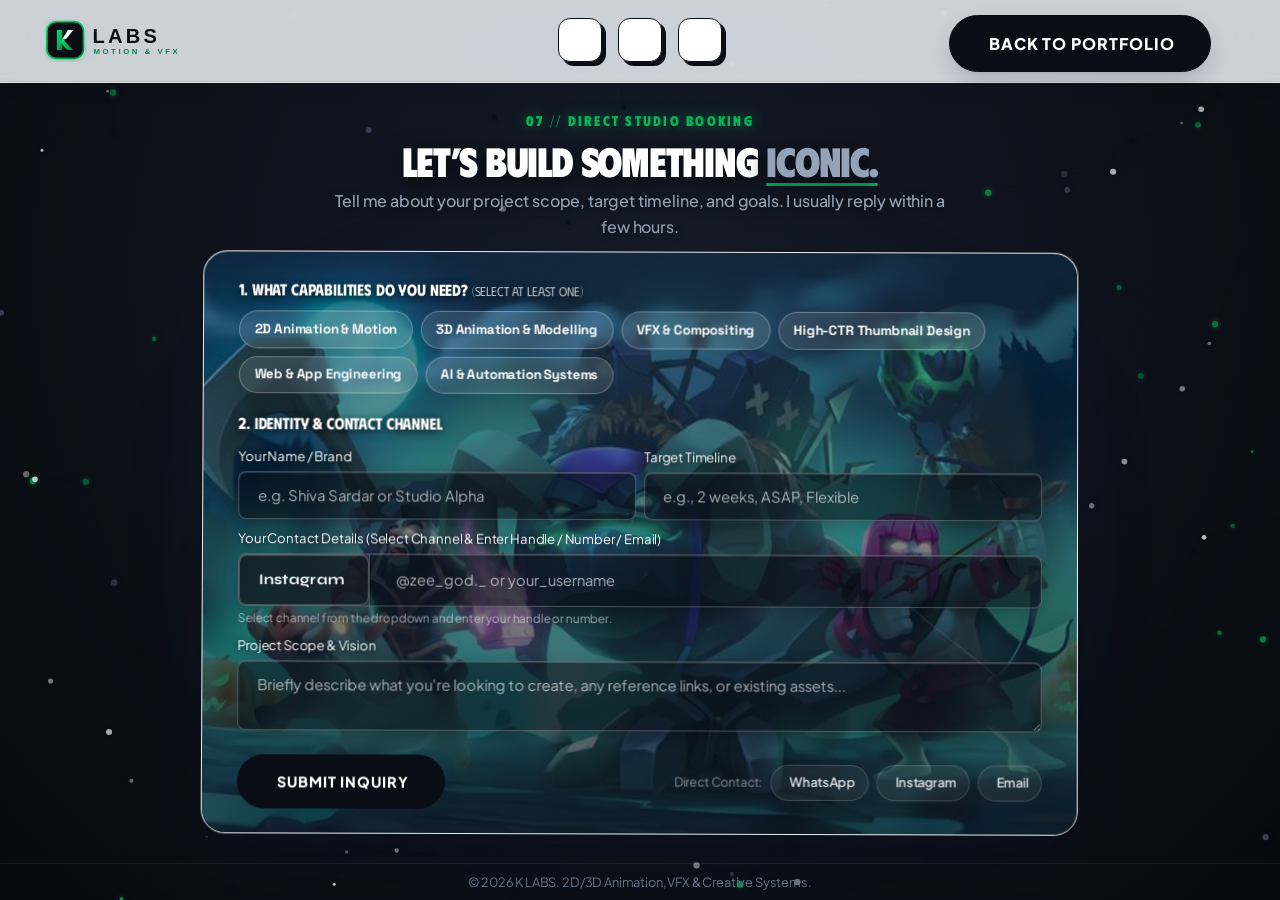
==== commit d5c81927: "Fix mobile 3D orbit carousel rotation & update CSS cache-buster to v3.0" ====
--- a/lets-talk.html
+++ b/lets-talk.html
@@ -21,7 +21,7 @@
   <!-- Main css -->
   <link rel="stylesheet" href="assets/css/main.css" />
   <!-- K Labs Theme Override -->
-  <link rel="stylesheet" href="assets/css/kairon-theme.css?v=2.9" />
+  <link rel="stylesheet" href="assets/css/kairon-theme.css?v=3.0" />
 </head>
 
 <body class="tw-magic-cursor lets-talk-body">
--- a/assets/css/kairon-theme.css
+++ b/assets/css/kairon-theme.css
@@ -3305,4 +3305,354 @@
   color: #00e676 !important;
   transform: translateX(8px);
   text-shadow: 0 0 12px rgba(0, 230, 118, 0.4);
+}
+
+/* ==========================================================================
+   18. COMPREHENSIVE MOBILE & TABLET ULTRA-RESPONSIVE SYSTEM (K LABS 2026)
+   Implements flawless 1-to-1 visual parity across all mobile viewports
+   ========================================================================== */
+
+@media (max-width: 991px) {
+  /* Global Viewport Guard */
+  html, body {
+    overflow-x: hidden !important;
+    width: 100% !important;
+    max-width: 100vw !important;
+  }
+
+  /* Section Spacing on Mobile */
+  .section-origin,
+  .section-philosophy,
+  .section-persona,
+  .section-chapters,
+  .section-vault,
+  .section-blueprint,
+  .section-initiate {
+    padding: 4.5rem 0 3.5rem !important;
+    overflow-x: hidden !important;
+  }
+
+  /* --- Page 1: Hero Section (Origin) --- */
+  .section-origin {
+    padding-top: 6.2rem !important;
+  }
+
+  .hero-grand-title {
+    font-size: clamp(3.2rem, 14vw, 5.8rem) !important;
+    line-height: 0.92 !important;
+    letter-spacing: -0.01em !important;
+    margin: 0.4rem auto 0 !important;
+    text-align: center !important;
+    width: 100% !important;
+  }
+
+  .banner-three-man {
+    position: relative !important;
+    top: 0 !important;
+    bottom: auto !important;
+    left: 0 !important;
+    right: 0 !important;
+    margin: -1.2rem auto 1.2rem !important;
+    max-width: 320px !important;
+    width: 80% !important;
+    text-align: center !important;
+  }
+
+  .banner-three-man img {
+    max-width: 100% !important;
+    height: auto !important;
+    max-height: 48vh !important;
+    margin: 0 auto !important;
+  }
+
+  .banner-three-man::before {
+    height: 80px !important;
+    bottom: 2% !important;
+    width: 90% !important;
+  }
+
+  /* Hero Bento Cards Stacking */
+  .section-origin .bento-grid {
+    display: flex !important;
+    flex-direction: column !important;
+    gap: 1.2rem !important;
+    width: 100% !important;
+    margin-top: 0.5rem !important;
+  }
+
+  .hero-col-left,
+  .hero-col-center,
+  .hero-col-right {
+    width: 100% !important;
+    max-width: 100% !important;
+    flex: 0 0 100% !important;
+  }
+
+  .hero-bento-card {
+    padding: 1.5rem 1.25rem !important;
+    border-radius: 20px !important;
+  }
+
+  .hero-bento-center {
+    margin-top: 0 !important;
+    padding-top: 1.5rem !important;
+  }
+
+  .hero-bento-card h2,
+  .hero-bento-card h3 {
+    font-size: 1.25rem !important;
+    line-height: 1.35 !important;
+  }
+
+  /* --- Page 2: Manifesto (Philosophy) --- */
+  .manifesto-statement {
+    font-size: clamp(1.45rem, 5.2vw, 2.2rem) !important;
+    line-height: 1.35 !important;
+    text-align: left !important;
+  }
+
+  .manifesto-lead {
+    font-size: 0.98rem !important;
+    line-height: 1.6 !important;
+  }
+
+  /* --- Page 3: Persona & 3D Skills Orbit --- */
+  .persona-content-wrap {
+    margin-bottom: 2rem !important;
+    text-align: center !important;
+  }
+
+  .persona-quote-box {
+    text-align: left !important;
+    padding: 1.25rem !important;
+  }
+
+  .skills-3d-stage {
+    height: 380px !important;
+    max-width: 100vw !important;
+    overflow: visible !important;
+    perspective: 800px !important;
+    margin: 0 auto !important;
+    touch-action: pan-y !important;
+  }
+
+  .skills-3d-orbit-ring {
+    position: relative !important;
+    width: 100% !important;
+    height: 100% !important;
+    transform-style: preserve-3d !important;
+    touch-action: pan-y !important;
+  }
+
+  .skills-3d-orbit-item {
+    width: 125px !important;
+    height: 170px !important;
+    touch-action: pan-y !important;
+  }
+
+  /* --- Page 4: 5 Chapters of Mastery --- */
+  .chapter-bento-card {
+    padding: 1.5rem 1.25rem !important;
+    margin-bottom: 1.5rem !important;
+    border-radius: 20px !important;
+  }
+
+  .chapter-bento-card .bento-grid {
+    display: flex !important;
+    flex-direction: column !important;
+    gap: 1.25rem !important;
+  }
+
+  .chapter-bento-card .bento-span-6 {
+    width: 100% !important;
+    flex: 0 0 100% !important;
+  }
+
+  .chapter-title {
+    font-size: 1.4rem !important;
+    line-height: 1.25 !important;
+  }
+
+  .chapter-desc {
+    font-size: 0.92rem !important;
+    line-height: 1.55 !important;
+  }
+
+  .chapter-metrics-strip {
+    display: grid !important;
+    grid-template-columns: repeat(auto-fit, minmax(100px, 1fr)) !important;
+    gap: 0.75rem !important;
+    padding: 0.85rem !important;
+  }
+
+  .chapter-metric-val {
+    font-size: 1.15rem !important;
+  }
+
+  .chapter-metric-lbl {
+    font-size: 0.68rem !important;
+  }
+
+  .chapter-thumb-wrap {
+    border-radius: 14px !important;
+    max-height: 240px !important;
+    overflow: hidden !important;
+  }
+
+  /* --- Page 5: The Vault --- */
+  .section-vault .bento-grid {
+    display: flex !important;
+    flex-direction: column !important;
+    gap: 1.5rem !important;
+  }
+
+  .vault-card-item {
+    width: 100% !important;
+    flex: 0 0 100% !important;
+  }
+
+  .case-study-card {
+    padding: 1.25rem !important;
+    border-radius: 20px !important;
+  }
+
+  .case-study-card h4 {
+    font-size: 1.25rem !important;
+  }
+
+  .case-thumb {
+    height: 220px !important;
+    border-radius: 14px !important;
+  }
+
+  /* --- Page 6: Creation Blueprint --- */
+  .blueprint-timeline-card {
+    padding: 1.5rem 1.25rem !important;
+    border-radius: 20px !important;
+  }
+
+  .blueprint-grid-row {
+    display: flex !important;
+    flex-direction: column !important;
+    gap: 1.25rem !important;
+  }
+
+  .blueprint-step-card {
+    width: 100% !important;
+    padding: 1.5rem 1.25rem !important;
+  }
+
+  /* --- Page 7: Direct Commission & Terminal --- */
+  .initiate-terminal-card {
+    padding: 1.5rem 1.25rem !important;
+    border-radius: 20px !important;
+  }
+
+  .brief-chip-group {
+    display: flex !important;
+    flex-wrap: wrap !important;
+    gap: 0.5rem !important;
+  }
+
+  .brief-chip {
+    font-size: 0.8rem !important;
+    padding: 0.45rem 0.85rem !important;
+  }
+
+  .terminal-preview-box {
+    font-size: 0.8rem !important;
+    padding: 1rem !important;
+    overflow-x: auto !important;
+    word-break: break-word !important;
+  }
+
+  /* --- Page 8: Let's Talk (lets-talk.html) --- */
+  .lets-talk-form-card {
+    padding: 1.5rem 1.25rem !important;
+    border-radius: 20px !important;
+    margin: 1rem auto !important;
+    width: 100% !important;
+  }
+
+  .unified-contact-box {
+    flex-direction: column !important;
+    align-items: stretch !important;
+    padding: 0.75rem !important;
+    gap: 0.6rem !important;
+  }
+
+  .contact-channel-addon {
+    width: 100% !important;
+    border-right: none !important;
+    border-bottom: 1px solid rgba(255, 255, 255, 0.1) !important;
+    padding-bottom: 0.6rem !important;
+    justify-content: space-between !important;
+  }
+
+  .contact-channel-select {
+    width: auto !important;
+    font-size: 0.95rem !important;
+  }
+
+  .unified-contact-input {
+    padding-left: 0.5rem !important;
+    width: 100% !important;
+    font-size: 0.95rem !important;
+  }
+
+  .capability-chips-wrapper .row {
+    --bs-gutter-y: 0.6rem;
+  }
+
+  .capability-chip {
+    font-size: 0.82rem !important;
+    padding: 0.55rem 0.85rem !important;
+  }
+
+  /* --- Header / Navbar Responsive Polish --- */
+  .header-three {
+    padding: 0.75rem 1rem !important;
+  }
+
+  .header-action-group {
+    gap: 0.4rem !important;
+  }
+
+  .header-contact-icon-btn {
+    width: 34px !important;
+    height: 34px !important;
+    font-size: 1rem !important;
+  }
+
+  .header-cta-pill {
+    padding: 0.4rem 0.85rem !important;
+    font-size: 0.76rem !important;
+    letter-spacing: 0.04em !important;
+  }
+}
+
+@media (max-width: 575px) {
+  .hero-grand-title {
+    font-size: clamp(2.8rem, 13vw, 4.5rem) !important;
+  }
+
+  .banner-three-man {
+    max-width: 270px !important;
+    width: 85% !important;
+  }
+
+  .banner-three-man img {
+    max-height: 42vh !important;
+  }
+
+  .skills-3d-stage {
+    height: 340px !important;
+    touch-action: pan-y !important;
+  }
+
+  .skills-3d-orbit-item {
+    width: 110px !important;
+    height: 155px !important;
+    touch-action: pan-y !important;
+  }
 }
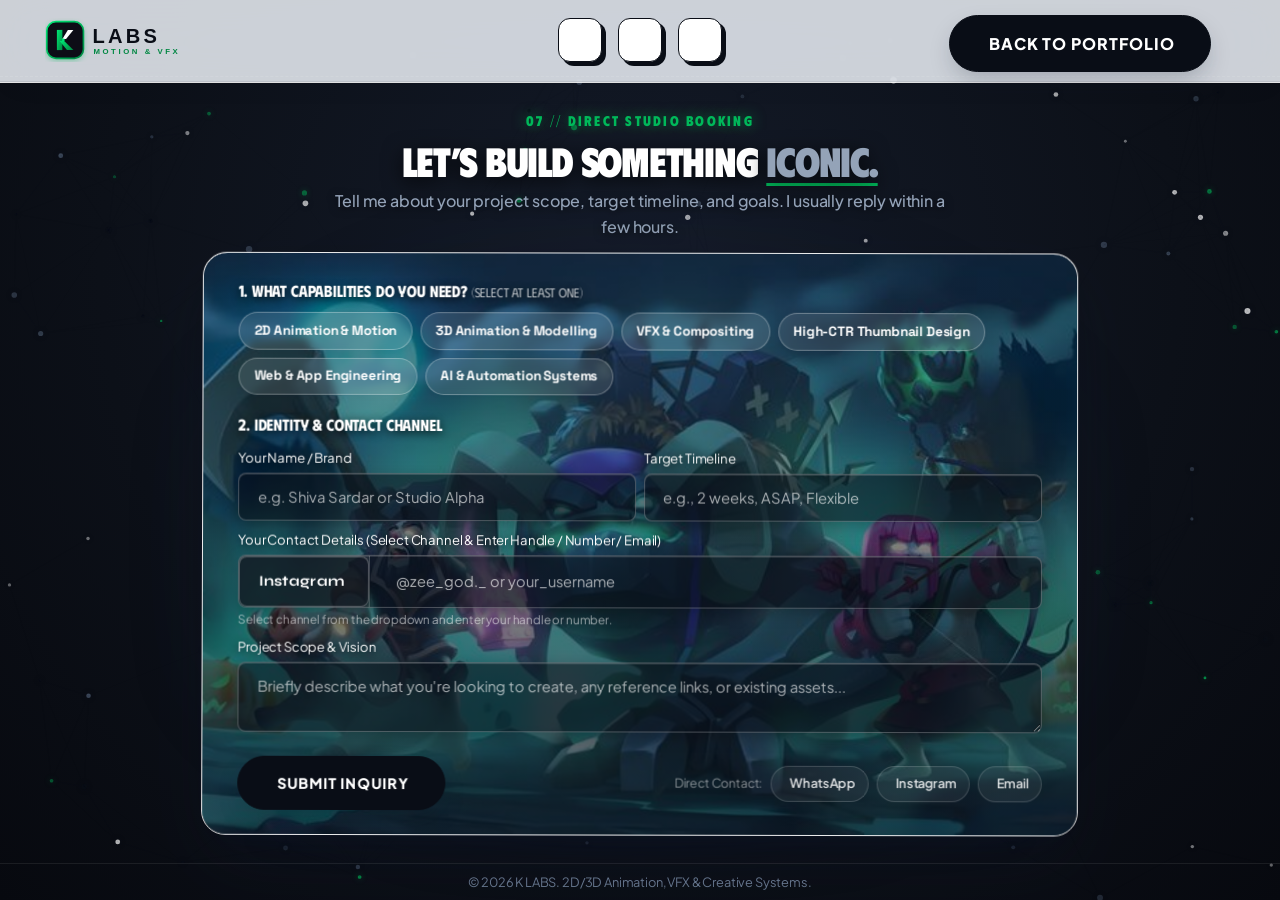
==== commit deabd218: "Fix laptop KAIRON scaling and make Page 2 Manifesto text deep dark ash black" ====
--- a/lets-talk.html
+++ b/lets-talk.html
@@ -21,7 +21,7 @@
   <!-- Main css -->
   <link rel="stylesheet" href="assets/css/main.css" />
   <!-- K Labs Theme Override -->
-  <link rel="stylesheet" href="assets/css/kairon-theme.css?v=3.0" />
+  <link rel="stylesheet" href="assets/css/kairon-theme.css?v=3.1" />
 </head>
 
 <body class="tw-magic-cursor lets-talk-body">
--- a/assets/css/kairon-theme.css
+++ b/assets/css/kairon-theme.css
@@ -681,11 +681,12 @@
 /* Grand Editorial Display Headline "KAIRON" */
 .hero-grand-title {
   font-family: var(--font-display) !important;
-  font-size: clamp(6.2rem, 16vw, 15.2rem) !important;
+  font-size: clamp(4.5rem, 12.2vw, 13.5rem) !important;
   font-weight: 900 !important;
   text-align: center;
   width: 100%;
-  letter-spacing: 0.0em !important;
+  max-width: 100%;
+  letter-spacing: -0.01em !important;
   white-space: nowrap !important;
   color: #090d16 !important;
   -webkit-text-stroke: 2px rgba(255, 255, 255, 0.45);
@@ -700,6 +701,25 @@
   pointer-events: none;
   transform-style: preserve-3d;
   will-change: transform, opacity;
+  box-sizing: border-box;
+}
+
+@media (min-width: 992px) and (max-width: 1440px) {
+  .hero-grand-title {
+    font-size: clamp(4.2rem, 11vw, 8.8rem) !important;
+    margin: 1rem auto 0 !important;
+  }
+
+  .banner-three-man {
+    top: 6.2% !important;
+    max-width: 560px !important;
+  }
+}
+
+@media (min-width: 1441px) {
+  .hero-grand-title {
+    font-size: clamp(8.5rem, 12.5vw, 13.5rem) !important;
+  }
 }
 
 /* Character & Realistic Contact Grounding System */
@@ -1032,14 +1052,16 @@
 .manifesto-statement {
   font-family: var(--font-display);
   font-size: clamp(2.2rem, 4.8vw, 4.4rem);
-  font-weight: 700;
+  font-weight: 800;
   line-height: 1.25;
-  color: rgba(9, 13, 22, 0.22);
+  color: #090d16 !important;
+  text-shadow: 0 2px 10px rgba(0, 0, 0, 0.35);
 }
 
 .manifesto-statement .word {
   display: inline-block;
-  transition: color 0.3s ease;
+  color: #090d16;
+  transition: color 0.3s ease, opacity 0.3s ease;
 }
 
 /* ================= 11. Act 03: PERSONA & CATEGORIZED BENTO SKILLS MAP ================= */
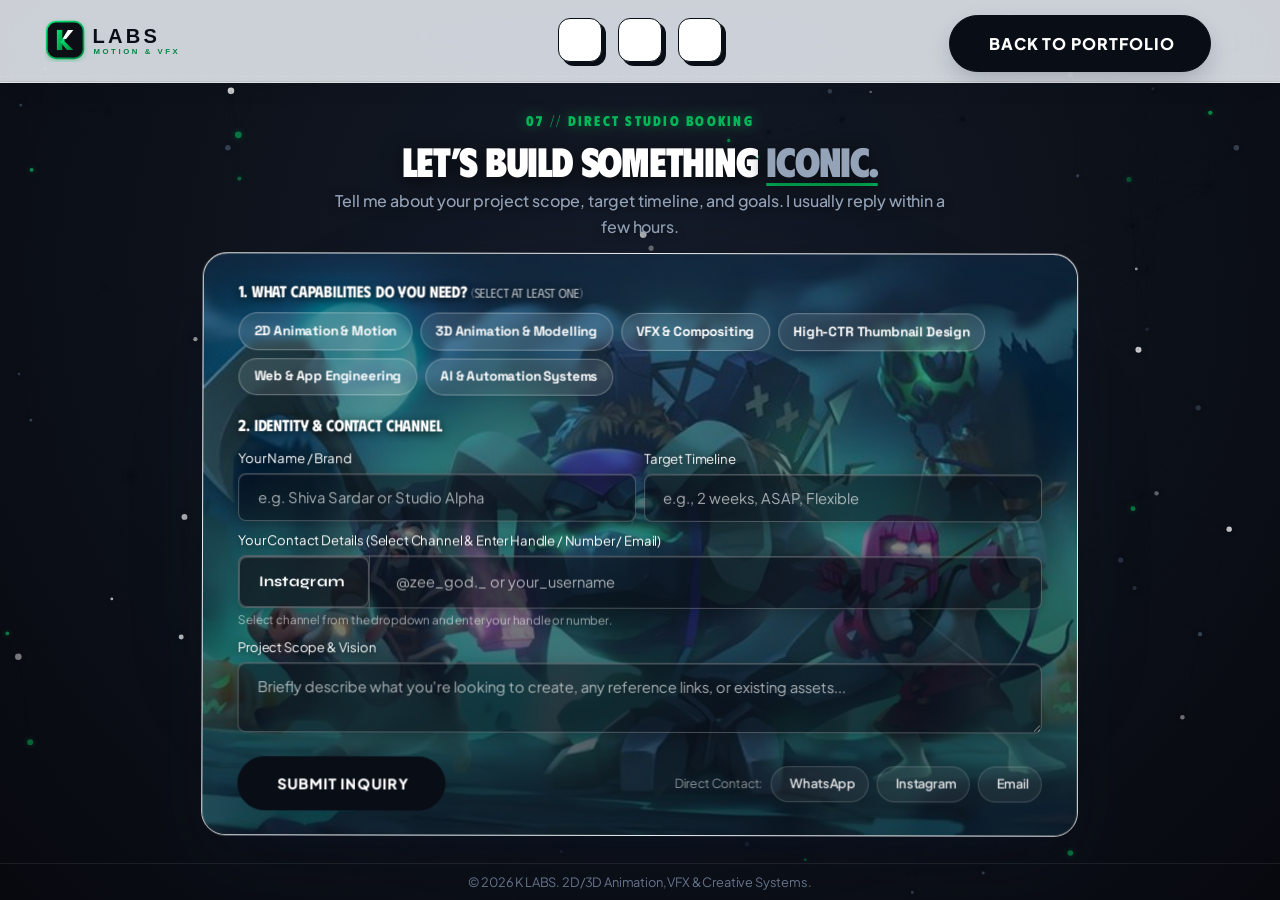
==== commit d1772c8d: "Optimize and compress heavy image assets & scale Page 6 Blueprint heading for perfect fit" ====
--- a/lets-talk.html
+++ b/lets-talk.html
@@ -21,7 +21,7 @@
   <!-- Main css -->
   <link rel="stylesheet" href="assets/css/main.css" />
   <!-- K Labs Theme Override -->
-  <link rel="stylesheet" href="assets/css/kairon-theme.css?v=3.1" />
+  <link rel="stylesheet" href="assets/css/kairon-theme.css?v=3.2" />
 </head>
 
 <body class="tw-magic-cursor lets-talk-body">
--- a/assets/css/kairon-theme.css
+++ b/assets/css/kairon-theme.css
@@ -1560,6 +1560,15 @@
   padding: 8rem 0;
   background: var(--bg-base);
   border-top: 1px solid var(--stroke);
+}
+
+.blueprint-heading-text {
+  font-size: clamp(1.8rem, 3.4vw, 2.9rem) !important;
+  line-height: 1.18 !important;
+  font-weight: 800 !important;
+  letter-spacing: -0.02em !important;
+  max-width: 860px;
+  margin: 0 auto;
 }
 
 .blueprint-timeline-wrapper {
@@ -3548,6 +3557,11 @@
   }
 
   /* --- Page 6: Creation Blueprint --- */
+  .blueprint-heading-text {
+    font-size: clamp(1.45rem, 5.2vw, 2.1rem) !important;
+    line-height: 1.25 !important;
+  }
+
   .blueprint-timeline-card {
     padding: 1.5rem 1.25rem !important;
     border-radius: 20px !important;
